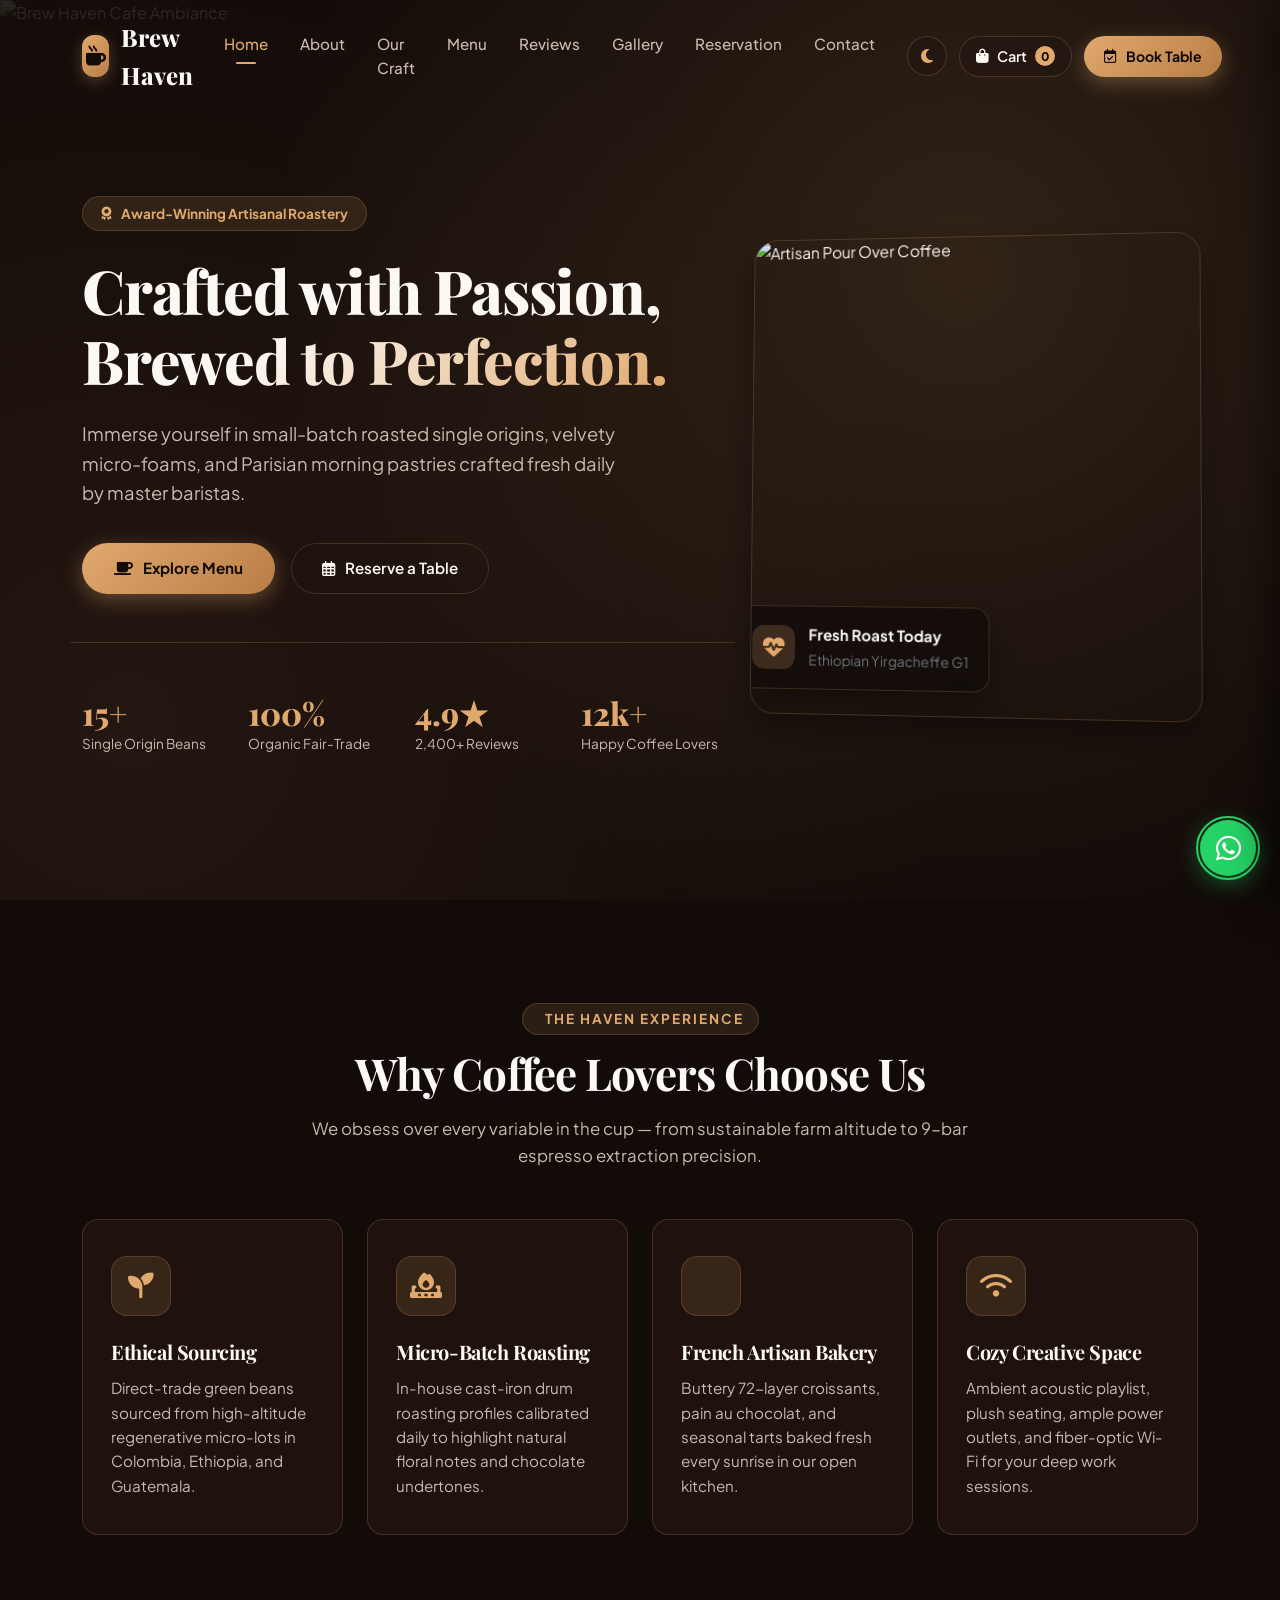
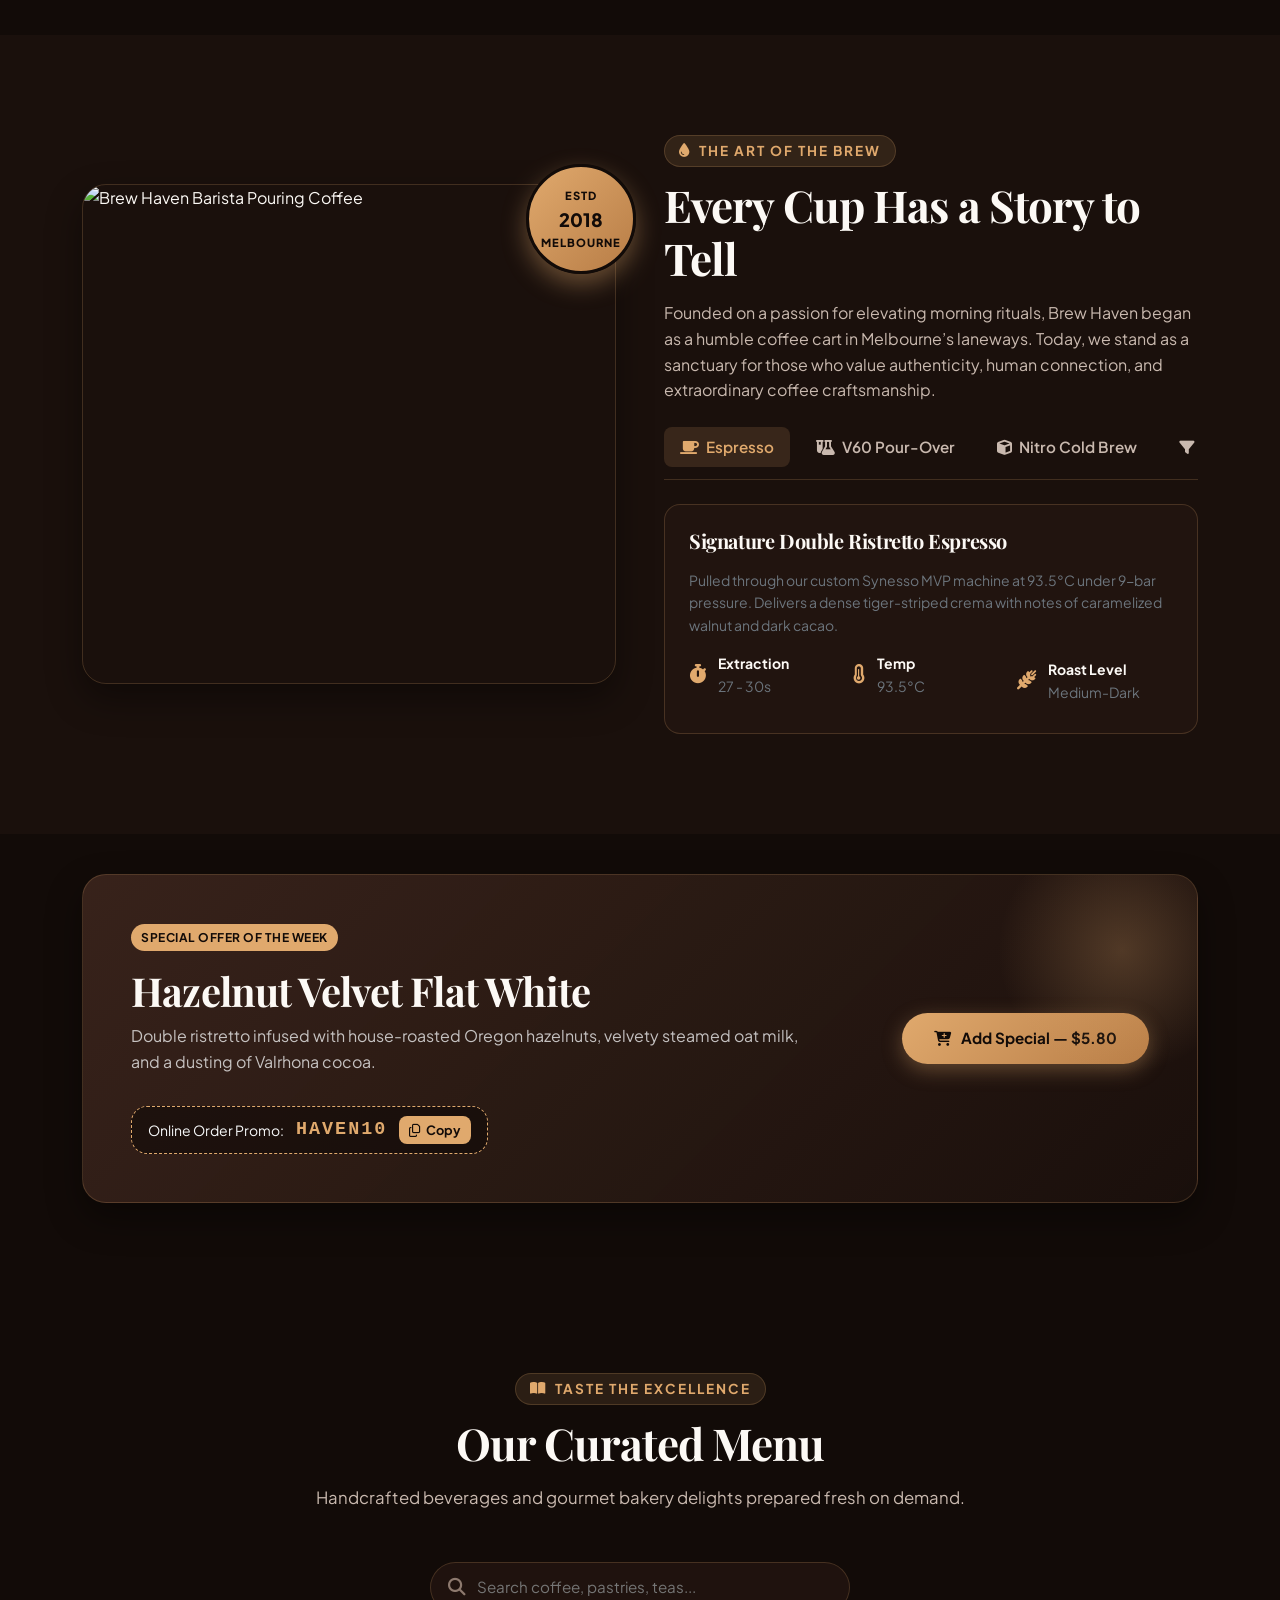
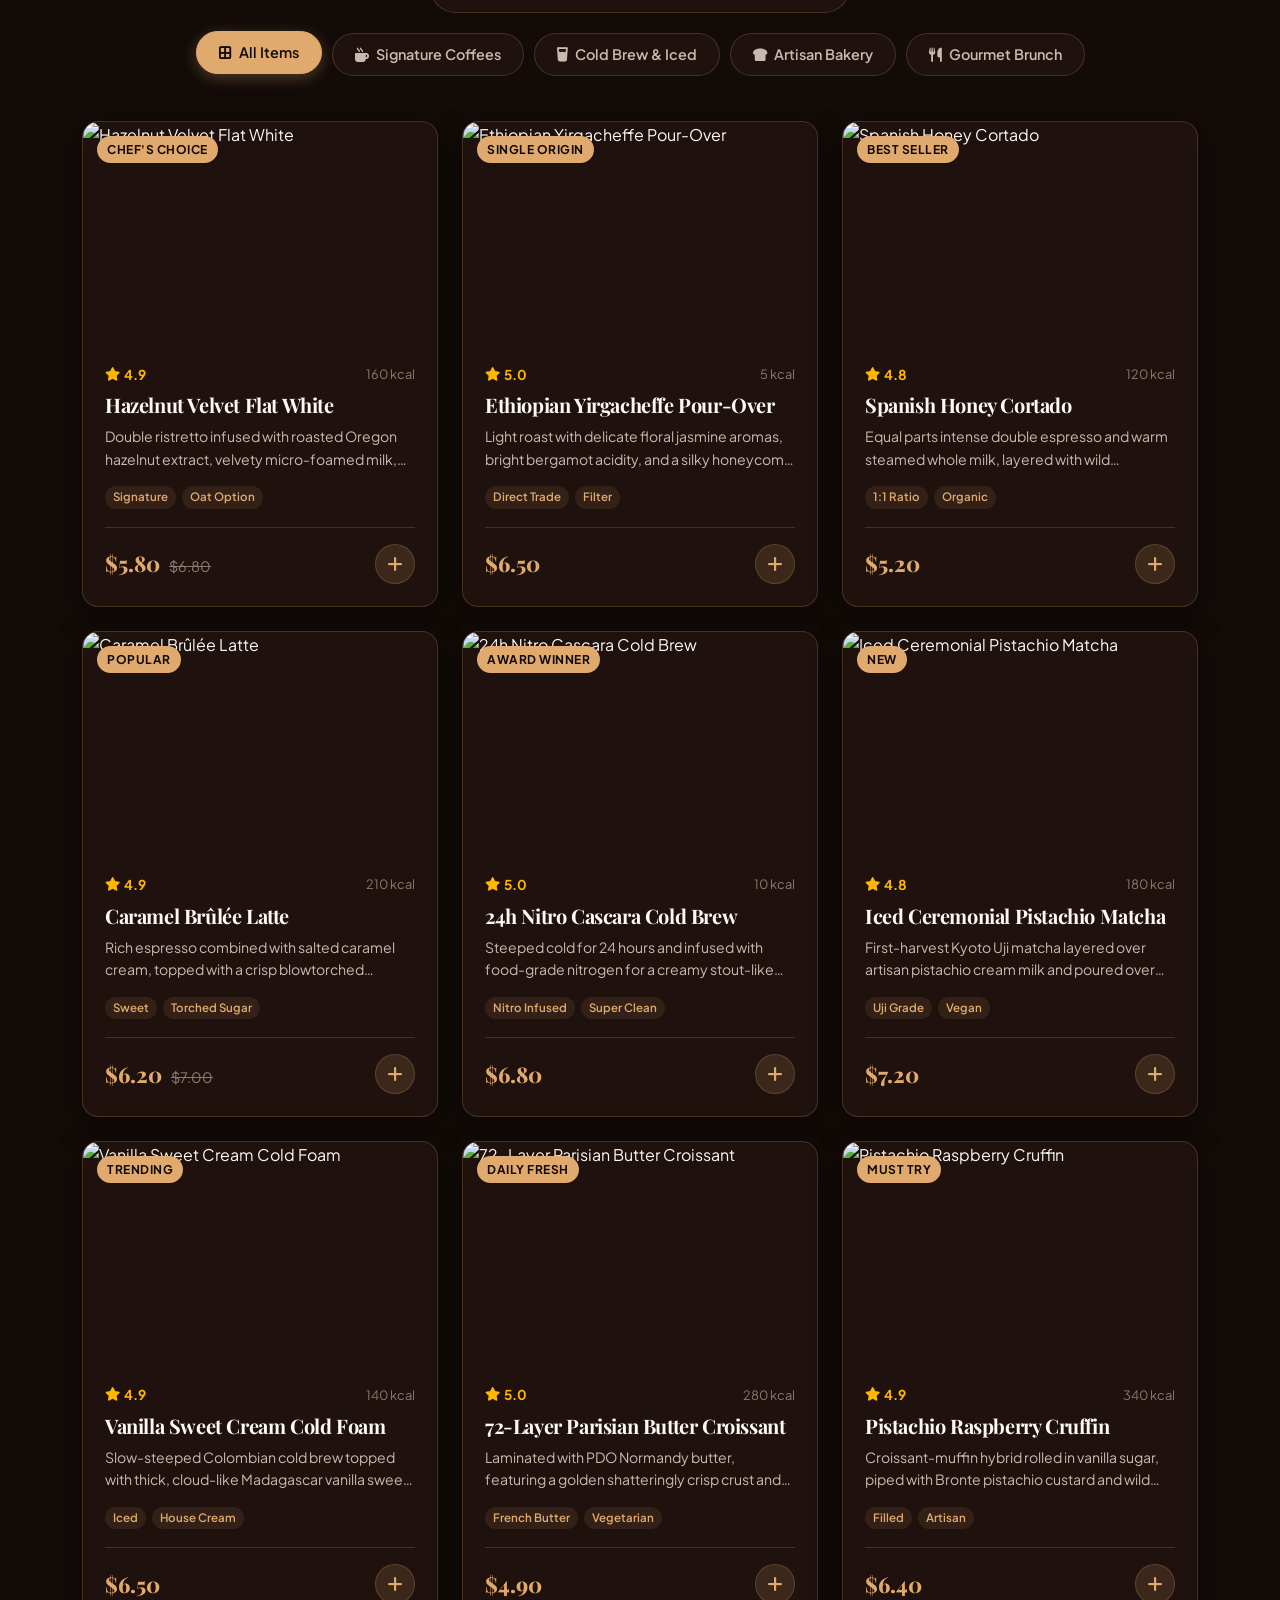
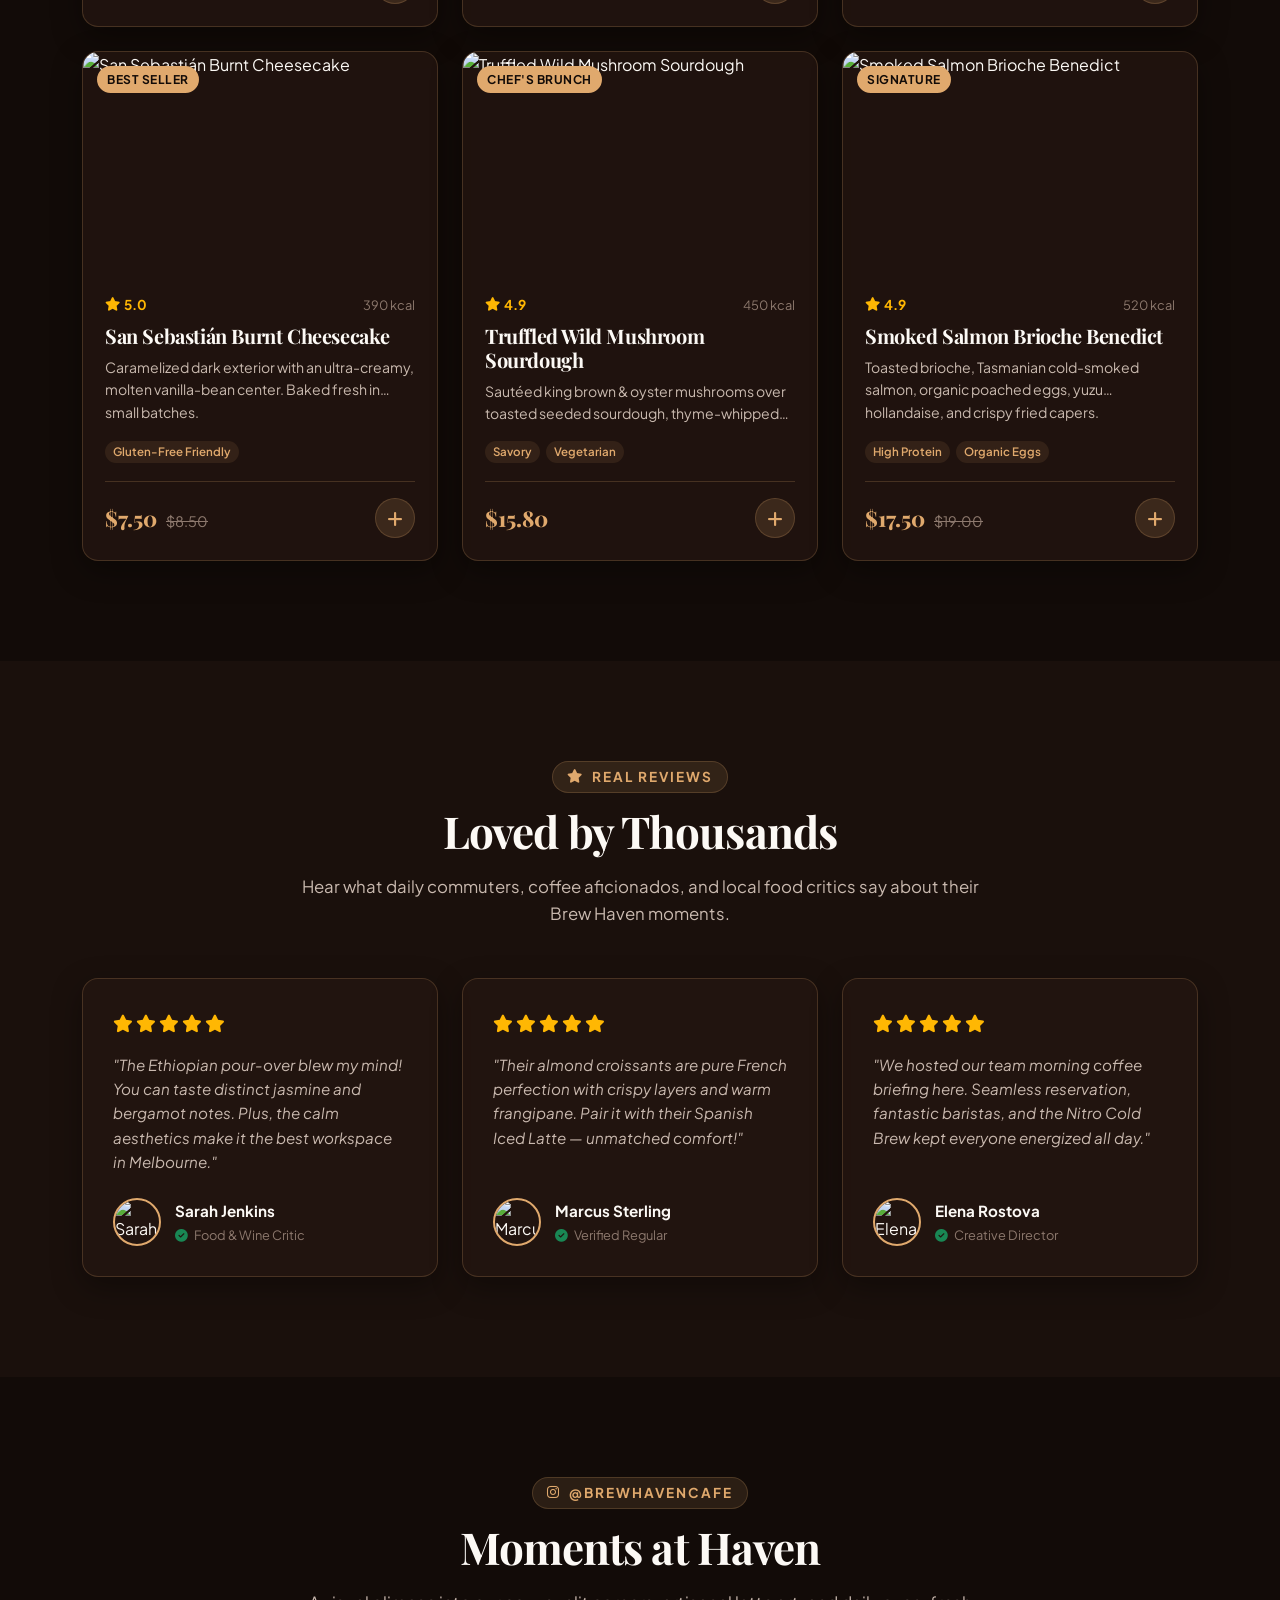
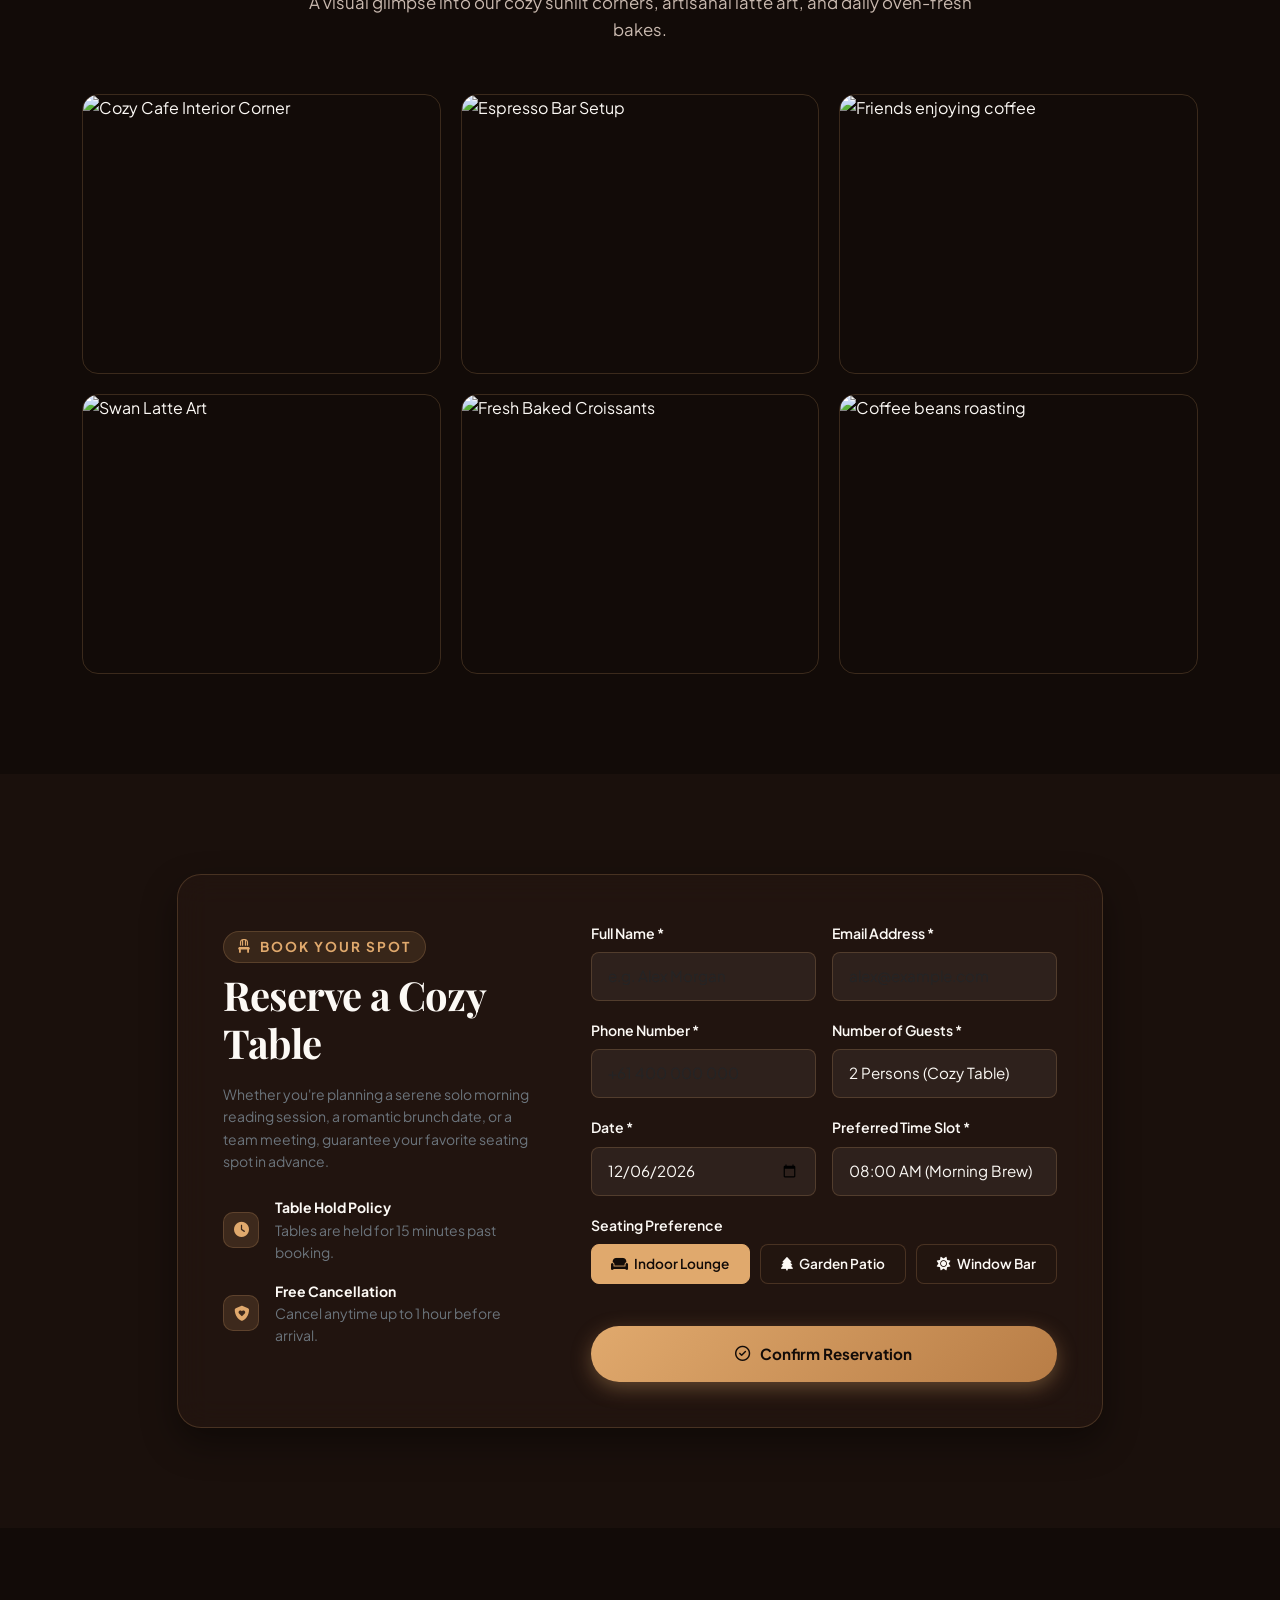
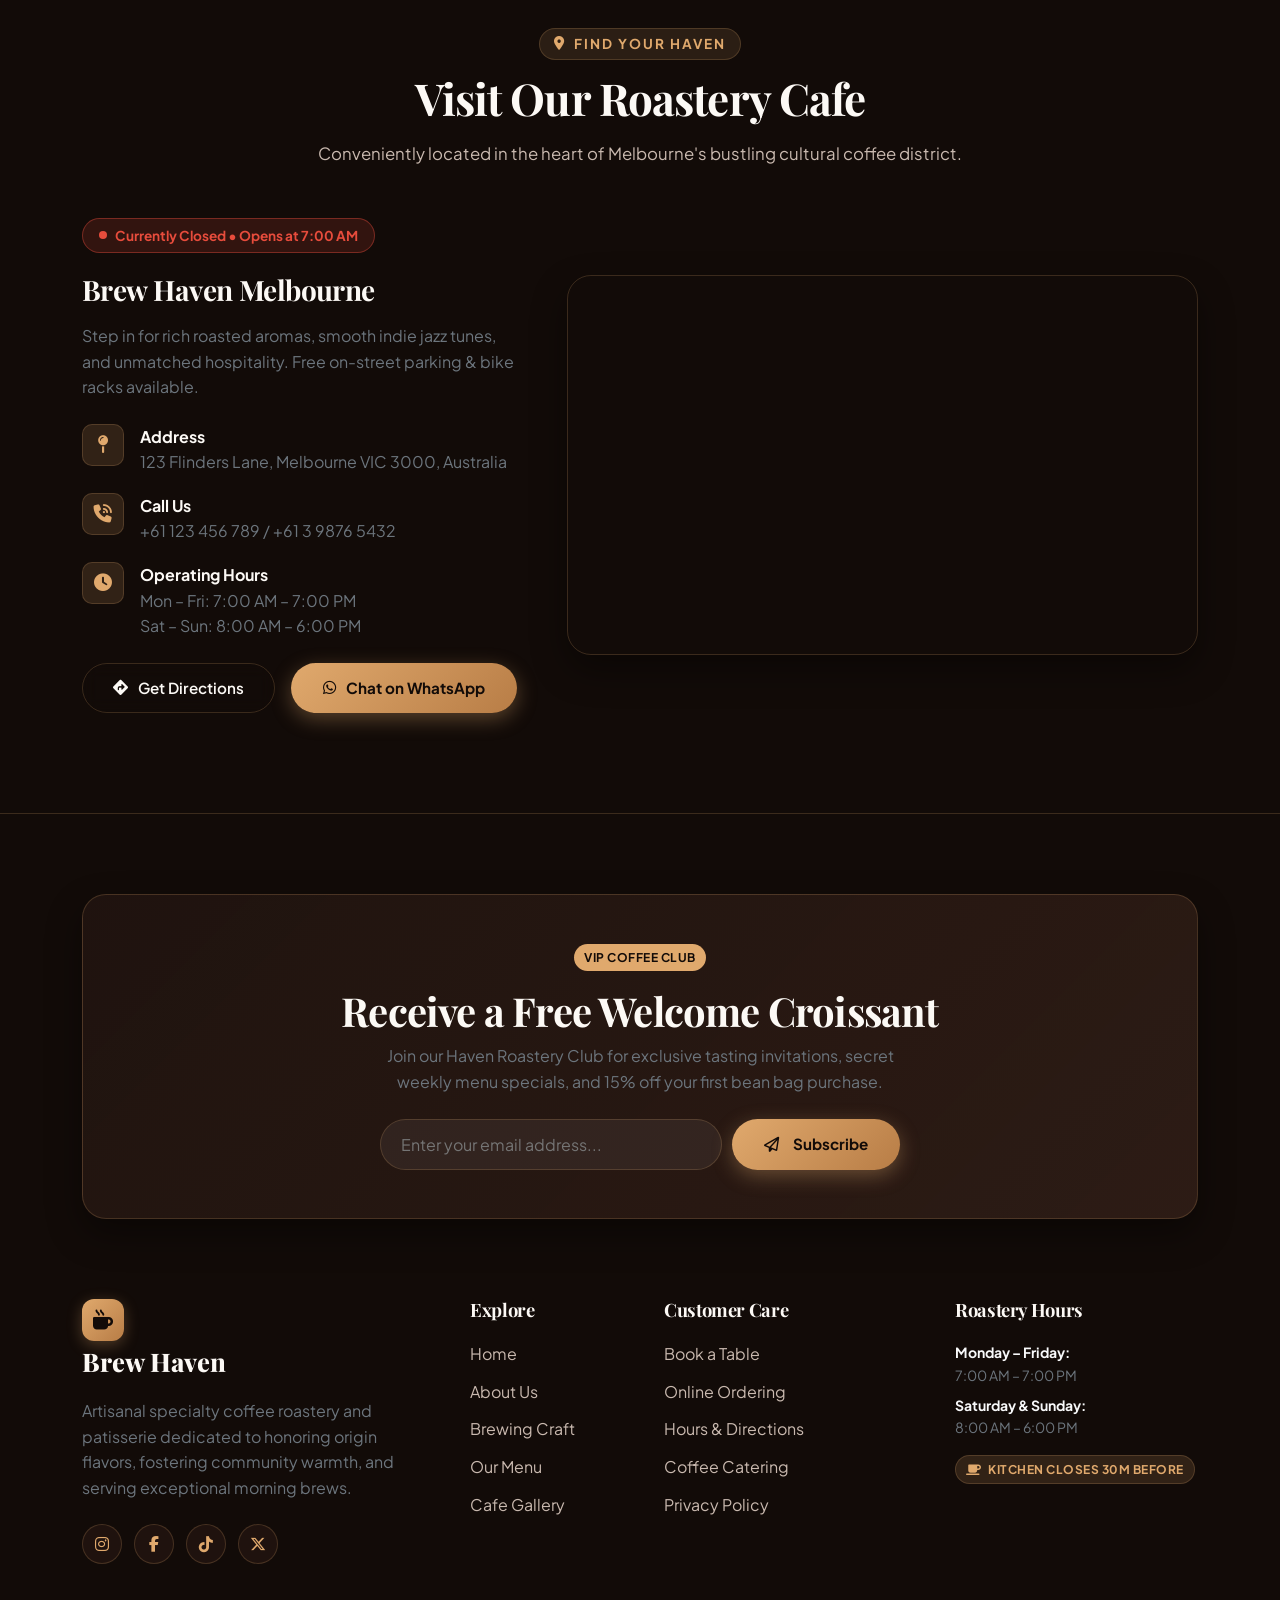
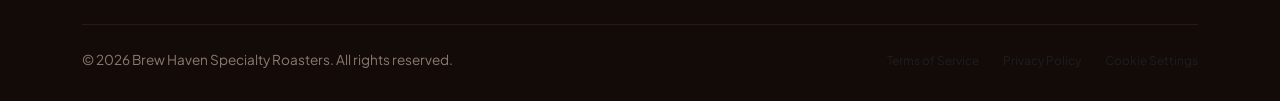
==== index.html @ 34f80b00 "Initial commit: Cafe landing page" ====
<!DOCTYPE html>
<html lang="en">
<head>
  <meta charset="UTF-8">
  <meta name="viewport" content="width=device-width, initial-scale=1.0">
  <title>Brew Haven Cafe & Roastery — Artisanal Specialty Coffee</title>
  <meta name="description" content="Experience handcrafted specialty coffee, freshly baked French pastries, and cozy ambiance at Brew Haven Cafe Melbourne.">

  <!-- Google Fonts -->
  <link rel="preconnect" href="https://fonts.googleapis.com">
  <link rel="preconnect" href="https://fonts.gstatic.com" crossorigin>
  <link href="https://fonts.googleapis.com/css2?family=Playfair+Display:ital,wght@0,400;0,600;0,700;0,800;1,400;1,600&family=Plus+Jakarta+Sans:wght@300;400;500;600;700;800&display=swap" rel="stylesheet">

  <!-- Font Awesome 6 -->
  <link rel="stylesheet" href="https://cdnjs.cloudflare.com/ajax/libs/font-awesome/6.5.1/css/all.min.css">

  <!-- Bootstrap 5.3.3 CSS -->
  <link href="https://cdn.jsdelivr.net/npm/bootstrap@5.3.3/dist/css/bootstrap.min.css" rel="stylesheet">

  <!-- AOS Animation CSS -->
  <link href="https://unpkg.com/aos@2.3.4/dist/aos.css" rel="stylesheet">

  <!-- Custom Luxury Stylesheet -->
  <link rel="stylesheet" href="css/style.css">
</head>

<body>

  <!-- =========================================================================
       NAVIGATION BAR
       ========================================================================= -->
  <nav class="custom-navbar navbar navbar-expand-lg" id="mainNavbar">
    <div class="container">
      <a class="brand-logo" href="#">
        <div class="brand-icon-wrap">
          <i class="fa-solid fa-mug-hot"></i>
        </div>
        <span>Brew Haven</span>
      </a>

      <!-- Action buttons for mobile / desktop -->
      <div class="d-flex align-items-center order-lg-3 nav-actions ms-auto ms-lg-3">
        <!-- Theme Switcher -->
        <button id="themeToggle" class="theme-toggle-btn" title="Toggle Theme" aria-label="Toggle Theme">
          <i class="fa-solid fa-moon" id="themeIcon"></i>
        </button>

        <!-- Cart Trigger Button -->
        <button id="openCartBtn" class="cart-toggle-btn" aria-label="View Shopping Cart">
          <i class="fa-solid fa-bag-shopping"></i>
          <span class="d-none d-sm-inline">Cart</span>
          <span class="cart-badge" id="cartCountBadge">0</span>
        </button>

        <!-- Book Table CTA (Desktop) -->
        <a href="#reservation" class="btn-luxury-gold d-none d-xl-inline-flex" style="padding: 9px 20px; font-size: 0.88rem;">
          <i class="fa-regular fa-calendar-check"></i> Book Table
        </a>

        <!-- Mobile Toggler -->
        <button class="navbar-toggler ms-2 text-white border-0" type="button" data-bs-toggle="collapse" data-bs-target="#navbarMenu" aria-controls="navbarMenu" aria-expanded="false" aria-label="Toggle navigation">
          <i class="fa-solid fa-bars-staggered fs-4" style="color: var(--color-gold);"></i>
        </button>
      </div>

      <!-- Navigation Links -->
      <div class="collapse navbar-collapse nav-links-wrap order-lg-2" id="navbarMenu">
        <ul class="navbar-nav ms-auto mb-2 mb-lg-0">
          <li class="nav-item">
            <a class="nav-link active" href="#hero">Home</a>
          </li>
          <li class="nav-item">
            <a class="nav-link" href="#about">About</a>
          </li>
          <li class="nav-item">
            <a class="nav-link" href="#craft">Our Craft</a>
          </li>
          <li class="nav-item">
            <a class="nav-link" href="#menu">Menu</a>
          </li>
          <li class="nav-item">
            <a class="nav-link" href="#reviews">Reviews</a>
          </li>
          <li class="nav-item">
            <a class="nav-link" href="#gallery">Gallery</a>
          </li>
          <li class="nav-item">
            <a class="nav-link" href="#reservation">Reservation</a>
          </li>
          <li class="nav-item">
            <a class="nav-link" href="#contact">Contact</a>
          </li>
        </ul>
      </div>
    </div>
  </nav>

  <!-- =========================================================================
       HERO SECTION
       ========================================================================= -->
  <section id="hero" class="hero-section">
    <!-- Atmospheric Background Image -->
    <img src="https://images.unsplash.com/photo-1501339847302-ac426a4a7cbb?auto=format&fit=crop&w=1920&q=80" alt="Brew Haven Cafe Ambiance" class="hero-backdrop-img">

    <div class="container">
      <div class="row align-items-center">
        <div class="col-lg-7 hero-content" data-aos="fade-right" data-aos-duration="1000">
          <div class="hero-pill-badge">
            <i class="fa-solid fa-award"></i>
            <span>Award-Winning Artisanal Roastery</span>
          </div>

          <h1 class="hero-title">
            Crafted with Passion, <br>
            <span class="text-gradient">Brewed to Perfection.</span>
          </h1>

          <p class="hero-subtitle">
            Immerse yourself in small-batch roasted single origins, velvety micro-foams, and Parisian morning pastries crafted fresh daily by master baristas.
          </p>

          <div class="hero-cta-group">
            <a href="#menu" class="btn-luxury-gold">
              <i class="fa-solid fa-mug-saucer"></i> Explore Menu
            </a>
            <a href="#reservation" class="btn-luxury-outline">
              <i class="fa-regular fa-calendar-days"></i> Reserve a Table
            </a>
          </div>

          <!-- Hero Metrics Bar -->
          <div class="hero-stats-row row g-4">
            <div class="col-6 col-sm-3 stat-item">
              <span class="stat-number">15+</span>
              <span class="stat-label">Single Origin Beans</span>
            </div>
            <div class="col-6 col-sm-3 stat-item">
              <span class="stat-number">100%</span>
              <span class="stat-label">Organic Fair-Trade</span>
            </div>
            <div class="col-6 col-sm-3 stat-item">
              <span class="stat-number">4.9★</span>
              <span class="stat-label">2,400+ Reviews</span>
            </div>
            <div class="col-6 col-sm-3 stat-item">
              <span class="stat-number">12k+</span>
              <span class="stat-label">Happy Coffee Lovers</span>
            </div>
          </div>
        </div>

        <div class="col-lg-5 hero-visual-wrap" data-aos="fade-left" data-aos-duration="1000" data-aos-delay="200">
          <div class="hero-image-card">
            <img src="https://images.unsplash.com/photo-1514432324607-a09d9b4aefdd?auto=format&fit=crop&w=900&q=80" alt="Artisan Pour Over Coffee">
            <div class="hero-floating-badge">
              <div class="hero-floating-badge-icon">
                <i class="fa-solid fa-heart-pulse"></i>
              </div>
              <div>
                <div class="fw-bold" style="font-size: 0.95rem;">Fresh Roast Today</div>
                <small class="text-secondary">Ethiopian Yirgacheffe G1</small>
              </div>
            </div>
          </div>
        </div>
      </div>
    </div>
  </section>

  <!-- =========================================================================
       EXPERIENCE / VALUE PILLARS
       ========================================================================= -->
  <section id="about" class="section-padding">
    <div class="container">
      <div class="section-title-wrap" data-aos="fade-up">
        <div class="section-subtitle">
          <i class="fa-solid fa-sparkles"></i> The Haven Experience
        </div>
        <h2 class="section-title">Why Coffee Lovers Choose Us</h2>
        <p class="section-desc">We obsess over every variable in the cup — from sustainable farm altitude to 9-bar espresso extraction precision.</p>
      </div>

      <div class="row g-4">
        <div class="col-lg-3 col-md-6" data-aos="fade-up" data-aos-delay="100">
          <div class="feature-box">
            <div class="feature-icon-wrap">
              <i class="fa-solid fa-seedling"></i>
            </div>
            <h4>Ethical Sourcing</h4>
            <p>Direct-trade green beans sourced from high-altitude regenerative micro-lots in Colombia, Ethiopia, and Guatemala.</p>
          </div>
        </div>

        <div class="col-lg-3 col-md-6" data-aos="fade-up" data-aos-delay="200">
          <div class="feature-box">
            <div class="feature-icon-wrap">
              <i class="fa-solid fa-fire-burner"></i>
            </div>
            <h4>Micro-Batch Roasting</h4>
            <p>In-house cast-iron drum roasting profiles calibrated daily to highlight natural floral notes and chocolate undertones.</p>
          </div>
        </div>

        <div class="col-lg-3 col-md-6" data-aos="fade-up" data-aos-delay="300">
          <div class="feature-box">
            <div class="feature-icon-wrap">
              <i class="fa-solid fa-croissant"></i>
            </div>
            <h4>French Artisan Bakery</h4>
            <p>Buttery 72-layer croissants, pain au chocolat, and seasonal tarts baked fresh every sunrise in our open kitchen.</p>
          </div>
        </div>

        <div class="col-lg-3 col-md-6" data-aos="fade-up" data-aos-delay="400">
          <div class="feature-box">
            <div class="feature-icon-wrap">
              <i class="fa-solid fa-wifi"></i>
            </div>
            <h4>Cozy Creative Space</h4>
            <p>Ambient acoustic playlist, plush seating, ample power outlets, and fiber-optic Wi-Fi for your deep work sessions.</p>
          </div>
        </div>
      </div>
    </div>
  </section>

  <!-- =========================================================================
       OUR STORY & CRAFTSMANSHIP
       ========================================================================= -->
  <section id="craft" class="story-section section-padding">
    <div class="container">
      <div class="row align-items-center g-5">
        <div class="col-lg-6" data-aos="fade-right">
          <div class="story-img-composition">
            <img src="https://images.unsplash.com/photo-1442512595331-e89e73853f31?auto=format&fit=crop&w=900&q=80" alt="Brew Haven Barista Pouring Coffee" class="story-main-img">
            <div class="story-badge-seal">
              <span>ESTD</span>
              <strong>2018</strong>
              <span>MELBOURNE</span>
            </div>
          </div>
        </div>

        <div class="col-lg-6" data-aos="fade-left">
          <div class="section-subtitle">
            <i class="fa-solid fa-droplet"></i> The Art of the Brew
          </div>
          <h2 class="section-title">Every Cup Has a Story to Tell</h2>
          <p class="mb-4">
            Founded on a passion for elevating morning rituals, Brew Haven began as a humble coffee cart in Melbourne’s laneways. Today, we stand as a sanctuary for those who value authenticity, human connection, and extraordinary coffee craftsmanship.
          </p>

          <!-- Interactive Brewing Method Tabs -->
          <div class="brew-tabs-nav">
            <button class="brew-tab-btn active" data-tab="espresso">
              <i class="fa-solid fa-mug-saucer me-1"></i> Espresso
            </button>
            <button class="brew-tab-btn" data-tab="pourover">
              <i class="fa-solid fa-flask-vial me-1"></i> V60 Pour-Over
            </button>
            <button class="brew-tab-btn" data-tab="coldbrew">
              <i class="fa-solid fa-cube me-1"></i> Nitro Cold Brew
            </button>
            <button class="brew-tab-btn" data-tab="aeropress">
              <i class="fa-solid fa-filter me-1"></i> Aeropress
            </button>
          </div>

          <!-- Brewing Details Dynamic Box -->
          <div class="brew-detail-card" id="brewTabContent">
            <h5 class="fw-bold mb-3" id="brewTabTitle">Signature Double Ristretto Espresso</h5>
            <p class="text-secondary small mb-3" id="brewTabDesc">
              Pulled through our custom Synesso MVP machine at 93.5°C under 9-bar pressure. Delivers a dense tiger-striped crema with notes of caramelized walnut and dark cacao.
            </p>
            <div class="row g-2 small">
              <div class="col-sm-4 brew-detail-item">
                <i class="fa-solid fa-stopwatch"></i>
                <div>
                  <div class="fw-bold">Extraction</div>
                  <span class="text-secondary" id="brewTabTime">27 - 30s</span>
                </div>
              </div>
              <div class="col-sm-4 brew-detail-item">
                <i class="fa-solid fa-temperature-three-quarters"></i>
                <div>
                  <div class="fw-bold">Temp</div>
                  <span class="text-secondary" id="brewTabTemp">93.5°C</span>
                </div>
              </div>
              <div class="col-sm-4 brew-detail-item">
                <i class="fa-solid fa-wheat-awn"></i>
                <div>
                  <div class="fw-bold">Roast Level</div>
                  <span class="text-secondary" id="brewTabRoast">Medium-Dark</span>
                </div>
              </div>
            </div>
          </div>

        </div>
      </div>
    </div>
  </section>

  <!-- =========================================================================
       DAILY SPECIAL SPOTLIGHT BANNER
       ========================================================================= -->
  <div class="container">
    <div class="spotlight-banner" data-aos="zoom-in">
      <div class="row align-items-center">
        <div class="col-lg-8">
          <span class="badge-tag badge-gold mb-3 d-inline-block">Special Offer of the Week</span>
          <h3 class="font-serif display-6 fw-bold mb-2">Hazelnut Velvet Flat White</h3>
          <p class="mb-3 text-light opacity-75">
            Double ristretto infused with house-roasted Oregon hazelnuts, velvety steamed oat milk, and a dusting of Valrhona cocoa.
          </p>
          <div class="coupon-copy-box">
            <span class="text-light small">Online Order Promo:</span>
            <span class="coupon-code" id="couponCodeText">HAVEN10</span>
            <button class="btn-copy-code" id="copyCouponBtn" title="Copy Promo Code">
              <i class="fa-regular fa-copy me-1"></i> Copy
            </button>
          </div>
        </div>
        <div class="col-lg-4 text-lg-end mt-4 mt-lg-0">
          <button class="btn-luxury-gold" id="quickAddSpecialBtn" data-id="1">
            <i class="fa-solid fa-cart-plus"></i> Add Special — $5.80
          </button>
        </div>
      </div>
    </div>
  </div>

  <!-- =========================================================================
       INTERACTIVE SPECIAL MENU SECTION
       ========================================================================= -->
  <section id="menu" class="menu-section section-padding">
    <div class="container">
      <div class="section-title-wrap" data-aos="fade-up">
        <div class="section-subtitle">
          <i class="fa-solid fa-book-open"></i> Taste The Excellence
        </div>
        <h2 class="section-title">Our Curated Menu</h2>
        <p class="section-desc">Handcrafted beverages and gourmet bakery delights prepared fresh on demand.</p>
      </div>

      <!-- Controls: Search & Category Filter Pills -->
      <div class="menu-controls" data-aos="fade-up">
        <div class="menu-search-box">
          <i class="fa-solid fa-magnifying-glass menu-search-icon"></i>
          <input type="text" id="menuSearchInput" class="menu-search-input" placeholder="Search coffee, pastries, teas...">
        </div>

        <div class="menu-filter-nav">
          <button class="filter-btn active" data-filter="all">
            <i class="fa-solid fa-border-all me-1"></i> All Items
          </button>
          <button class="filter-btn" data-filter="coffee">
            <i class="fa-solid fa-mug-hot me-1"></i> Signature Coffees
          </button>
          <button class="filter-btn" data-filter="coldbrew">
            <i class="fa-solid fa-glass-water me-1"></i> Cold Brew & Iced
          </button>
          <button class="filter-btn" data-filter="bakery">
            <i class="fa-solid fa-bread-slice me-1"></i> Artisan Bakery
          </button>
          <button class="filter-btn" data-filter="breakfast">
            <i class="fa-solid fa-utensils me-1"></i> Gourmet Brunch
          </button>
        </div>
      </div>

      <!-- Dynamic Menu Grid -->
      <div class="row g-4" id="menuGrid">
        <!-- Injected via JavaScript -->
      </div>
    </div>
  </section>

  <!-- =========================================================================
       CUSTOMER REVIEWS & SOCIAL PROOF
       ========================================================================= -->
  <section id="reviews" class="section-padding bg-secondary-wrap" style="background: var(--bg-secondary);">
    <div class="container">
      <div class="section-title-wrap" data-aos="fade-up">
        <div class="section-subtitle">
          <i class="fa-solid fa-star"></i> Real Reviews
        </div>
        <h2 class="section-title">Loved by Thousands</h2>
        <p class="section-desc">Hear what daily commuters, coffee aficionados, and local food critics say about their Brew Haven moments.</p>
      </div>

      <div class="row g-4">
        <div class="col-lg-4 col-md-6" data-aos="fade-up" data-aos-delay="100">
          <div class="review-card">
            <div class="review-stars">
              <i class="fa-solid fa-star"></i>
              <i class="fa-solid fa-star"></i>
              <i class="fa-solid fa-star"></i>
              <i class="fa-solid fa-star"></i>
              <i class="fa-solid fa-star"></i>
            </div>
            <p class="review-text">
              "The Ethiopian pour-over blew my mind! You can taste distinct jasmine and bergamot notes. Plus, the calm aesthetics make it the best workspace in Melbourne."
            </p>
            <div class="reviewer-meta">
              <img src="https://images.unsplash.com/photo-1534528741775-53994a69daeb?auto=format&fit=crop&w=150&q=80" alt="Sarah Jenkins" class="reviewer-avatar">
              <div>
                <div class="reviewer-name">Sarah Jenkins</div>
                <div class="reviewer-role"><i class="fa-solid fa-circle-check text-success me-1"></i> Food & Wine Critic</div>
              </div>
            </div>
          </div>
        </div>

        <div class="col-lg-4 col-md-6" data-aos="fade-up" data-aos-delay="200">
          <div class="review-card">
            <div class="review-stars">
              <i class="fa-solid fa-star"></i>
              <i class="fa-solid fa-star"></i>
              <i class="fa-solid fa-star"></i>
              <i class="fa-solid fa-star"></i>
              <i class="fa-solid fa-star"></i>
            </div>
            <p class="review-text">
              "Their almond croissants are pure French perfection with crispy layers and warm frangipane. Pair it with their Spanish Iced Latte — unmatched comfort!"
            </p>
            <div class="reviewer-meta">
              <img src="https://images.unsplash.com/photo-1507003211169-0a1dd7228f2d?auto=format&fit=crop&w=150&q=80" alt="Marcus Sterling" class="reviewer-avatar">
              <div>
                <div class="reviewer-name">Marcus Sterling</div>
                <div class="reviewer-role"><i class="fa-solid fa-circle-check text-success me-1"></i> Verified Regular</div>
              </div>
            </div>
          </div>
        </div>

        <div class="col-lg-4 col-md-6" data-aos="fade-up" data-aos-delay="300">
          <div class="review-card">
            <div class="review-stars">
              <i class="fa-solid fa-star"></i>
              <i class="fa-solid fa-star"></i>
              <i class="fa-solid fa-star"></i>
              <i class="fa-solid fa-star"></i>
              <i class="fa-solid fa-star"></i>
            </div>
            <p class="review-text">
              "We hosted our team morning coffee briefing here. Seamless reservation, fantastic baristas, and the Nitro Cold Brew kept everyone energized all day."
            </p>
            <div class="reviewer-meta">
              <img src="https://images.unsplash.com/photo-1573496359142-b8d87734a5a2?auto=format&fit=crop&w=150&q=80" alt="Elena Rostova" class="reviewer-avatar">
              <div>
                <div class="reviewer-name">Elena Rostova</div>
                <div class="reviewer-role"><i class="fa-solid fa-circle-check text-success me-1"></i> Creative Director</div>
              </div>
            </div>
          </div>
        </div>
      </div>
    </div>
  </section>

  <!-- =========================================================================
       CAFE GALLERY & INSTAGRAM STREAM
       ========================================================================= -->
  <section id="gallery" class="section-padding">
    <div class="container">
      <div class="section-title-wrap" data-aos="fade-up">
        <div class="section-subtitle">
          <i class="fa-brands fa-instagram"></i> @BrewHavenCafe
        </div>
        <h2 class="section-title">Moments at Haven</h2>
        <p class="section-desc">A visual glimpse into our cozy sunlit corners, artisanal latte art, and daily oven-fresh bakes.</p>
      </div>

      <div class="gallery-grid" data-aos="fade-up">
        <div class="gallery-item" data-img="https://images.unsplash.com/photo-1554118811-1e0d58224f24?auto=format&fit=crop&w=1200&q=80">
          <img src="https://images.unsplash.com/photo-1554118811-1e0d58224f24?auto=format&fit=crop&w=600&q=80" alt="Cozy Cafe Interior Corner">
          <div class="gallery-overlay">
            <i class="fa-brands fa-instagram"></i>
            <span>View Snapshot</span>
          </div>
        </div>

        <div class="gallery-item" data-img="https://images.unsplash.com/photo-1445116572660-236099ec97a0?auto=format&fit=crop&w=1200&q=80">
          <img src="https://images.unsplash.com/photo-1445116572660-236099ec97a0?auto=format&fit=crop&w=600&q=80" alt="Espresso Bar Setup">
          <div class="gallery-overlay">
            <i class="fa-brands fa-instagram"></i>
            <span>View Snapshot</span>
          </div>
        </div>

        <div class="gallery-item" data-img="https://images.unsplash.com/photo-1521017432531-fbd92d768814?auto=format&fit=crop&w=1200&q=80">
          <img src="https://images.unsplash.com/photo-1521017432531-fbd92d768814?auto=format&fit=crop&w=600&q=80" alt="Friends enjoying coffee">
          <div class="gallery-overlay">
            <i class="fa-brands fa-instagram"></i>
            <span>View Snapshot</span>
          </div>
        </div>

        <div class="gallery-item" data-img="https://images.unsplash.com/photo-1509785307050-d4066910ec1e?auto=format&fit=crop&w=1200&q=80">
          <img src="https://images.unsplash.com/photo-1509785307050-d4066910ec1e?auto=format&fit=crop&w=600&q=80" alt="Swan Latte Art">
          <div class="gallery-overlay">
            <i class="fa-brands fa-instagram"></i>
            <span>View Snapshot</span>
          </div>
        </div>

        <div class="gallery-item" data-img="https://images.unsplash.com/photo-1555507036-ab1f4038808a?auto=format&fit=crop&w=1200&q=80">
          <img src="https://images.unsplash.com/photo-1555507036-ab1f4038808a?auto=format&fit=crop&w=600&q=80" alt="Fresh Baked Croissants">
          <div class="gallery-overlay">
            <i class="fa-brands fa-instagram"></i>
            <span>View Snapshot</span>
          </div>
        </div>

        <div class="gallery-item" data-img="https://images.unsplash.com/photo-1495474472287-4d71bcdd2085?auto=format&fit=crop&w=1200&q=80">
          <img src="https://images.unsplash.com/photo-1495474472287-4d71bcdd2085?auto=format&fit=crop&w=600&q=80" alt="Coffee beans roasting">
          <div class="gallery-overlay">
            <i class="fa-brands fa-instagram"></i>
            <span>View Snapshot</span>
          </div>
        </div>
      </div>
    </div>
  </section>

  <!-- =========================================================================
       TABLE RESERVATION SECTION
       ========================================================================= -->
  <section id="reservation" class="reservation-section section-padding">
    <div class="container">
      <div class="row justify-content-center">
        <div class="col-lg-10" data-aos="zoom-in">
          <div class="reservation-card">
            <div class="row g-5 align-items-center">
              <div class="col-lg-5">
                <div class="section-subtitle mb-2">
                  <i class="fa-solid fa-chair"></i> Book Your Spot
                </div>
                <h2 class="font-serif display-6 fw-bold mb-3">Reserve a Cozy Table</h2>
                <p class="text-secondary small mb-4">
                  Whether you're planning a serene solo morning reading session, a romantic brunch date, or a team meeting, guarantee your favorite seating spot in advance.
                </p>

                <div class="d-flex flex-column gap-3 mb-4">
                  <div class="d-flex align-items-center gap-3">
                    <div class="contact-info-icon" style="width: 36px; height: 36px; font-size: 0.95rem;">
                      <i class="fa-solid fa-clock"></i>
                    </div>
                    <div class="small">
                      <div class="fw-bold">Table Hold Policy</div>
                      <span class="text-secondary">Tables are held for 15 minutes past booking.</span>
                    </div>
                  </div>
                  <div class="d-flex align-items-center gap-3">
                    <div class="contact-info-icon" style="width: 36px; height: 36px; font-size: 0.95rem;">
                      <i class="fa-solid fa-shield-heart"></i>
                    </div>
                    <div class="small">
                      <div class="fw-bold">Free Cancellation</div>
                      <span class="text-secondary">Cancel anytime up to 1 hour before arrival.</span>
                    </div>
                  </div>
                </div>
              </div>

              <!-- Reservation Form -->
              <div class="col-lg-7">
                <form id="reservationForm">
                  <div class="row g-3">
                    <div class="col-sm-6">
                      <label class="form-label">Full Name *</label>
                      <input type="text" class="form-control" id="resName" placeholder="e.g. Alex Morgan" required>
                    </div>
                    <div class="col-sm-6">
                      <label class="form-label">Email Address *</label>
                      <input type="email" class="form-control" id="resEmail" placeholder="alex@example.com" required>
                    </div>
                    <div class="col-sm-6">
                      <label class="form-label">Phone Number *</label>
                      <input type="tel" class="form-control" id="resPhone" placeholder="+61 400 000 000" required>
                    </div>
                    <div class="col-sm-6">
                      <label class="form-label">Number of Guests *</label>
                      <select class="form-select" id="resGuests" required>
                        <option value="1">1 Person (Solo Work)</option>
                        <option value="2" selected>2 Persons (Cozy Table)</option>
                        <option value="3-4">3 - 4 Persons</option>
                        <option value="5-8">5 - 8 Persons (Group Booth)</option>
                        <option value="8+">8+ Persons (Event Booking)</option>
                      </select>
                    </div>
                    <div class="col-sm-6">
                      <label class="form-label">Date *</label>
                      <input type="date" class="form-control" id="resDate" required>
                    </div>
                    <div class="col-sm-6">
                      <label class="form-label">Preferred Time Slot *</label>
                      <select class="form-select" id="resTime" required>
                        <option value="08:00 AM">08:00 AM (Morning Brew)</option>
                        <option value="10:00 AM">10:00 AM (Brunch Time)</option>
                        <option value="12:30 PM">12:30 PM (Lunch Break)</option>
                        <option value="03:00 PM">03:00 PM (Afternoon Tea)</option>
                        <option value="05:30 PM">05:30 PM (Sunset Chill)</option>
                      </select>
                    </div>
                    <div class="col-12">
                      <label class="form-label">Seating Preference</label>
                      <div class="custom-radio-group">
                        <div class="custom-radio-btn">
                          <input type="radio" name="seatingZone" id="zoneIndoor" value="Indoor Lounge" checked>
                          <label for="zoneIndoor"><i class="fa-solid fa-couch me-1"></i> Indoor Lounge</label>
                        </div>
                        <div class="custom-radio-btn">
                          <input type="radio" name="seatingZone" id="zoneGarden" value="Garden Patio">
                          <label for="zoneGarden"><i class="fa-solid fa-tree me-1"></i> Garden Patio</label>
                        </div>
                        <div class="custom-radio-btn">
                          <input type="radio" name="seatingZone" id="zoneWindow" value="Window Bar">
                          <label for="zoneWindow"><i class="fa-solid fa-sun me-1"></i> Window Bar</label>
                        </div>
                      </div>
                    </div>
                    <div class="col-12">
                      <button type="submit" class="btn-luxury-gold w-100 py-3 mt-2">
                        <i class="fa-regular fa-circle-check"></i> Confirm Reservation
                      </button>
                    </div>
                  </div>
                </form>
              </div>
            </div>
          </div>
        </div>
      </div>
    </div>
  </section>

  <!-- =========================================================================
       LOCATION, LIVE STATUS & CONTACT
       ========================================================================= -->
  <section id="contact" class="section-padding">
    <div class="container">
      <div class="section-title-wrap" data-aos="fade-up">
        <div class="section-subtitle">
          <i class="fa-solid fa-location-dot"></i> Find Your Haven
        </div>
        <h2 class="section-title">Visit Our Roastery Cafe</h2>
        <p class="section-desc">Conveniently located in the heart of Melbourne's bustling cultural coffee district.</p>
      </div>

      <div class="row g-5 align-items-center">
        <div class="col-lg-5" data-aos="fade-right">
          <!-- Live Open / Closed indicator -->
          <div id="liveStatusPill" class="status-indicator-pill open">
            <span class="status-dot"></span>
            <span id="liveStatusText">Open Now • Closes at 7:00 PM</span>
          </div>

          <h3 class="font-serif fw-bold mb-3">Brew Haven Melbourne</h3>
          <p class="text-secondary mb-4">
            Step in for rich roasted aromas, smooth indie jazz tunes, and unmatched hospitality. Free on-street parking & bike racks available.
          </p>

          <ul class="contact-info-list">
            <li>
              <div class="contact-info-icon">
                <i class="fa-solid fa-map-pin"></i>
              </div>
              <div>
                <div class="fw-bold">Address</div>
                <p class="mb-0 text-secondary">123 Flinders Lane, Melbourne VIC 3000, Australia</p>
              </div>
            </li>

            <li>
              <div class="contact-info-icon">
                <i class="fa-solid fa-phone-volume"></i>
              </div>
              <div>
                <div class="fw-bold">Call Us</div>
                <p class="mb-0 text-secondary">+61 123 456 789 / +61 3 9876 5432</p>
              </div>
            </li>

            <li>
              <div class="contact-info-icon">
                <i class="fa-solid fa-clock"></i>
              </div>
              <div>
                <div class="fw-bold">Operating Hours</div>
                <p class="mb-0 text-secondary">Mon – Fri: 7:00 AM – 7:00 PM<br>Sat – Sun: 8:00 AM – 6:00 PM</p>
              </div>
            </li>
          </ul>

          <div class="d-flex gap-3 mt-4">
            <a href="https://maps.google.com/?q=Flinders+Lane+Melbourne" target="_blank" class="btn-luxury-outline">
              <i class="fa-solid fa-diamond-turn-right"></i> Get Directions
            </a>
            <a href="https://wa.me/61123456789?text=Hi%20Brew%20Haven%2C%20I%20would%20like%20to%20inquire%20about..." target="_blank" class="btn-luxury-gold">
              <i class="fa-brands fa-whatsapp"></i> Chat on WhatsApp
            </a>
          </div>
        </div>

        <div class="col-lg-7" data-aos="fade-left">
          <div class="map-wrapper">
            <iframe
              src="https://maps.google.com/maps?q=Flinders%20Lane,%20Melbourne&t=&z=15&ie=UTF8&iwloc=&output=embed"
              title="Brew Haven Cafe Google Map Location"
              loading="lazy"
              allowfullscreen>
            </iframe>
          </div>
        </div>
      </div>
    </div>
  </section>

  <!-- =========================================================================
       NEWSLETTER / VIP COFFEE CLUB & FOOTER
       ========================================================================= -->
  <footer class="footer-section">
    <div class="container">
      <!-- VIP Newsletter Card -->
      <div class="newsletter-card" data-aos="fade-up">
        <span class="badge-tag badge-gold mb-3 d-inline-block">VIP Coffee Club</span>
        <h3 class="font-serif display-6 fw-bold mb-2">Receive a Free Welcome Croissant</h3>
        <p class="text-secondary max-w-md mx-auto mb-4" style="max-width: 540px;">
          Join our Haven Roastery Club for exclusive tasting invitations, secret weekly menu specials, and 15% off your first bean bag purchase.
        </p>
        <form id="newsletterForm" class="newsletter-form">
          <input type="email" class="newsletter-input" id="newsletterEmail" placeholder="Enter your email address..." required>
          <button type="submit" class="btn-luxury-gold">
            <i class="fa-regular fa-paper-plane me-1"></i> Subscribe
          </button>
        </form>
      </div>

      <!-- Main Footer Columns -->
      <div class="row g-5">
        <div class="col-lg-4 col-md-6">
          <a class="brand-logo footer-logo" href="#">
            <div class="brand-icon-wrap">
              <i class="fa-solid fa-mug-hot"></i>
            </div>
            <span>Brew Haven</span>
          </a>
          <p class="text-secondary mb-4">
            Artisanal specialty coffee roastery and patisserie dedicated to honoring origin flavors, fostering community warmth, and serving exceptional morning brews.
          </p>
          <div class="social-links">
            <a href="#" class="social-btn" aria-label="Instagram"><i class="fa-brands fa-instagram"></i></a>
            <a href="#" class="social-btn" aria-label="Facebook"><i class="fa-brands fa-facebook-f"></i></a>
            <a href="#" class="social-btn" aria-label="TikTok"><i class="fa-brands fa-tiktok"></i></a>
            <a href="#" class="social-btn" aria-label="Twitter"><i class="fa-brands fa-x-twitter"></i></a>
          </div>
        </div>

        <div class="col-lg-2 col-md-6 col-6">
          <h5 class="footer-title">Explore</h5>
          <ul class="footer-links">
            <li><a href="#hero">Home</a></li>
            <li><a href="#about">About Us</a></li>
            <li><a href="#craft">Brewing Craft</a></li>
            <li><a href="#menu">Our Menu</a></li>
            <li><a href="#gallery">Cafe Gallery</a></li>
          </ul>
        </div>

        <div class="col-lg-3 col-md-6 col-6">
          <h5 class="footer-title">Customer Care</h5>
          <ul class="footer-links">
            <li><a href="#reservation">Book a Table</a></li>
            <li><a href="#menu">Online Ordering</a></li>
            <li><a href="#contact">Hours & Directions</a></li>
            <li><a href="#">Coffee Catering</a></li>
            <li><a href="#">Privacy Policy</a></li>
          </ul>
        </div>

        <div class="col-lg-3 col-md-6">
          <h5 class="footer-title">Roastery Hours</h5>
          <p class="small text-secondary mb-2">
            <strong class="text-light">Monday – Friday:</strong><br>
            7:00 AM – 7:00 PM
          </p>
          <p class="small text-secondary mb-3">
            <strong class="text-light">Saturday & Sunday:</strong><br>
            8:00 AM – 6:00 PM
          </p>
          <div class="badge-tag badge-outline d-inline-block">
            <i class="fa-solid fa-mug-saucer me-1"></i> Kitchen Closes 30m before
          </div>
        </div>
      </div>

      <!-- Bottom Bar -->
      <div class="footer-bottom">
        <div>
          © 2026 Brew Haven Specialty Roasters. All rights reserved.
        </div>
        <div class="d-flex gap-4">
          <a href="#" class="text-muted small">Terms of Service</a>
          <a href="#" class="text-muted small">Privacy Policy</a>
          <a href="#" class="text-muted small">Cookie Settings</a>
        </div>
      </div>
    </div>
  </footer>

  <!-- =========================================================================
       CART SLIDE-OUT DRAWER
       ========================================================================= -->
  <div class="cart-drawer-backdrop" id="cartDrawerBackdrop"></div>
  <div class="cart-drawer" id="cartDrawer" aria-modal="true" role="dialog">
    <div class="cart-drawer-header">
      <h4 class="cart-drawer-title font-serif">
        <i class="fa-solid fa-bag-shopping" style="color: var(--color-gold);"></i>
        <span>Your Order (<span id="cartDrawerCount">0</span>)</span>
      </h4>
      <button class="btn-close-drawer" id="closeCartBtn" aria-label="Close Cart">
        <i class="fa-solid fa-xmark"></i>
      </button>
    </div>

    <div class="cart-drawer-body" id="cartItemsContainer">
      <!-- Dynamic cart items will be rendered here -->
    </div>

    <div class="cart-drawer-footer" id="cartDrawerFooter">
      <!-- Coupon input -->
      <div class="cart-coupon-wrap">
        <input type="text" id="cartCouponInput" class="cart-coupon-input" placeholder="Promo Code (HAVEN10)">
        <button class="btn-luxury-outline py-1 px-3" id="applyCouponBtn" style="font-size: 0.82rem;">Apply</button>
      </div>

      <!-- Calculations -->
      <div class="cart-calc-row">
        <span>Subtotal</span>
        <span id="cartSubtotal">$0.00</span>
      </div>
      <div class="cart-calc-row text-success d-none" id="cartDiscountRow">
        <span>Promo Discount (10%)</span>
        <span id="cartDiscount">-$0.00</span>
      </div>
      <div class="cart-calc-row">
        <span>Estimated Tax (5%)</span>
        <span id="cartTax">$0.00</span>
      </div>
      <div class="cart-calc-row total-row">
        <span>Total Amount</span>
        <span class="total-amount" id="cartTotal">$0.00</span>
      </div>

      <button class="btn-luxury-gold w-100 mt-3" id="proceedCheckoutBtn">
        <i class="fa-solid fa-lock me-1"></i> Proceed to Checkout
      </button>
    </div>
  </div>

  <!-- =========================================================================
       QUICK VIEW / ITEM CUSTOMIZER MODAL
       ========================================================================= -->
  <div class="modal fade" id="quickViewModal" tabindex="-1" aria-labelledby="quickViewModalTitle" aria-hidden="true">
    <div class="modal-dialog modal-dialog-centered">
      <div class="modal-content">
        <div class="modal-header">
          <h5 class="modal-title font-serif fw-bold" id="quickViewModalTitle">Customize Item</h5>
          <button type="button" class="btn-close btn-close-modal" data-bs-dismiss="modal" aria-label="Close"></button>
        </div>
        <div class="modal-body p-4" id="quickViewBody">
          <!-- Dynamic details injected by JS -->
        </div>
        <div class="modal-footer">
          <button type="button" class="btn-luxury-outline" data-bs-dismiss="modal">Cancel</button>
          <button type="button" class="btn-luxury-gold" id="modalAddToCartBtn">
            <i class="fa-solid fa-cart-plus me-1"></i> Add to Order
          </button>
        </div>
      </div>
    </div>
  </div>

  <!-- =========================================================================
       CHECKOUT MODAL
       ========================================================================= -->
  <div class="modal fade" id="checkoutModal" tabindex="-1" aria-labelledby="checkoutModalTitle" aria-hidden="true">
    <div class="modal-dialog modal-dialog-centered">
      <div class="modal-content">
        <div class="modal-header">
          <h5 class="modal-title font-serif fw-bold" id="checkoutModalTitle">Complete Your Order</h5>
          <button type="button" class="btn-close btn-close-modal" data-bs-dismiss="modal" aria-label="Close"></button>
        </div>
        <div class="modal-body p-4">
          <form id="checkoutForm">
            <div class="mb-3">
              <label class="form-label">Full Name *</label>
              <input type="text" class="form-control" id="orderCustName" placeholder="Your Name" required>
            </div>
            <div class="mb-3">
              <label class="form-label">Phone / WhatsApp *</label>
              <input type="tel" class="form-control" id="orderCustPhone" placeholder="+61 400 000 000" required>
            </div>
            <div class="mb-3">
              <label class="form-label">Pickup Time Slot</label>
              <select class="form-select" id="orderPickupTime">
                <option value="ASAP (15-20 mins)">ASAP (15-20 mins)</option>
                <option value="In 30 minutes">In 30 minutes</option>
                <option value="In 45 minutes">In 45 minutes</option>
                <option value="In 1 hour">In 1 hour</option>
              </select>
            </div>
            <div class="mb-3">
              <label class="form-label">Payment Option</label>
              <div class="custom-radio-group">
                <div class="custom-radio-btn">
                  <input type="radio" name="payOption" id="payCounter" value="Pay at Pickup Counter" checked>
                  <label for="payCounter"><i class="fa-solid fa-shop me-1"></i> Pay at Counter</label>
                </div>
                <div class="custom-radio-btn">
                  <input type="radio" name="payOption" id="payApple" value="Apple / Google Pay">
                  <label for="payApple"><i class="fa-brands fa-apple me-1"></i> Digital Wallet</label>
                </div>
                <div class="custom-radio-btn">
                  <input type="radio" name="payOption" id="payCard" value="Credit Card">
                  <label for="payCard"><i class="fa-solid fa-credit-card me-1"></i> Card</label>
                </div>
              </div>
            </div>
            <div class="p-3 mb-3 rounded border" style="background: var(--bg-card); border-color: var(--border-color) !important;">
              <div class="d-flex justify-content-between small text-secondary mb-1">
                <span>Order Total:</span>
                <span class="fw-bold text-light" id="checkoutOrderTotal">$0.00</span>
              </div>
              <small class="text-muted">Freshly brewed and packed for your arrival.</small>
            </div>
            <button type="submit" class="btn-luxury-gold w-100 py-3">
              <i class="fa-solid fa-circle-check me-1"></i> Place Order Now
            </button>
          </form>
        </div>
      </div>
    </div>
  </div>

  <!-- =========================================================================
       SUCCESS CONFIRMATION MODAL (For Reservation & Orders)
       ========================================================================= -->
  <div class="modal fade" id="confirmationModal" tabindex="-1" aria-hidden="true">
    <div class="modal-dialog modal-dialog-centered">
      <div class="modal-content text-center p-4">
        <div class="modal-body">
          <div class="mb-3">
            <i class="fa-solid fa-circle-check text-success display-3"></i>
          </div>
          <h3 class="font-serif fw-bold mb-2" id="confirmTitle">Confirmed!</h3>
          <p class="text-secondary mb-4" id="confirmMessage">
            Your request has been recorded successfully.
          </p>
          <div class="p-3 mb-4 rounded border text-start small" style="background: var(--bg-card); border-color: var(--border-color) !important;" id="confirmDetails">
            <!-- Injected details -->
          </div>
          <button type="button" class="btn-luxury-gold px-4" data-bs-dismiss="modal">
            Awesome, Got It!
          </button>
        </div>
      </div>
    </div>
  </div>

  <!-- =========================================================================
       GALLERY LIGHTBOX MODAL
       ========================================================================= -->
  <div class="modal fade" id="galleryModal" tabindex="-1" aria-hidden="true">
    <div class="modal-dialog modal-dialog-centered modal-lg">
      <div class="modal-content bg-transparent border-0">
        <div class="modal-body p-0 position-relative text-center">
          <button type="button" class="btn-close btn-close-white position-absolute top-0 end-0 m-3 z-3" data-bs-dismiss="modal" aria-label="Close"></button>
          <img src="" id="galleryModalImg" class="img-fluid rounded-4 shadow-lg" alt="Gallery View">
        </div>
      </div>
    </div>
  </div>

  <!-- =========================================================================
       FLOATING ACTION BUTTONS & TOAST CONTAINER
       ========================================================================= -->
  <!-- WhatsApp Instant Chat Float -->
  <a href="https://wa.me/61123456789?text=Hello%20Brew%20Haven%20Cafe%2C%20I%20have%20a%20question..." target="_blank" class="whatsapp-float-btn" title="Chat on WhatsApp" aria-label="Chat on WhatsApp">
    <i class="fa-brands fa-whatsapp"></i>
  </a>

  <!-- Back to Top Button -->
  <button id="backToTopBtn" class="back-to-top-btn" title="Back to Top" aria-label="Back to Top">
    <i class="fa-solid fa-arrow-up"></i>
  </button>

  <!-- Dynamic Toast Notifications -->
  <div class="toast-container-custom" id="toastContainer"></div>

  <!-- =========================================================================
       SCRIPTS
       ========================================================================= -->
  <!-- Bootstrap 5.3.3 Bundle JS -->
  <script src="https://cdn.jsdelivr.net/npm/bootstrap@5.3.3/dist/js/bootstrap.bundle.min.js"></script>

  <!-- AOS Animation JS -->
  <script src="https://unpkg.com/aos@2.3.4/dist/aos.js"></script>

  <!-- Custom Main JS -->
  <script src="js/main.js"></script>

</body>
</html>
---- css/style.css ----
/* ==========================================================================
   BREW HAVEN CAFE - LUXURY DESIGN SYSTEM & STYLESHEET
   ========================================================================== */

:root {
  /* Dark Theme Palette (Default Luxury) */
  --bg-main: #120b08;
  --bg-secondary: #1a100c;
  --bg-card: rgba(36, 22, 17, 0.75);
  --bg-card-hover: rgba(48, 30, 23, 0.9);
  --bg-glass: rgba(18, 11, 8, 0.82);
  --bg-input: rgba(255, 255, 255, 0.06);
  
  --color-gold: #e0a96d;
  --color-gold-light: #f3c28c;
  --color-gold-dark: #b87d46;
  --color-amber: #d4a373;
  --color-mocha: #3f271e;
  --color-cream: #fbf7f2;
  
  --text-primary: #fcf9f5;
  --text-secondary: #c9b9af;
  --text-muted: #8d796e;
  
  --border-color: rgba(224, 169, 109, 0.2);
  --border-focus: rgba(224, 169, 109, 0.6);
  --shadow-subtle: 0 10px 30px rgba(0, 0, 0, 0.35);
  --shadow-card: 0 15px 35px rgba(0, 0, 0, 0.4);
  --shadow-glow: 0 0 25px rgba(224, 169, 109, 0.25);
  
  --font-serif: 'Playfair Display', Georgia, serif;
  --font-sans: 'Plus Jakarta Sans', system-ui, -apple-system, sans-serif;
  
  --radius-sm: 8px;
  --radius-md: 16px;
  --radius-lg: 24px;
  --radius-full: 9999px;
  
  --transition: all 0.3s cubic-bezier(0.25, 0.8, 0.25, 1);
  --transition-bounce: all 0.4s cubic-bezier(0.175, 0.885, 0.32, 1.275);
}

/* Light Theme Overrides */
body.light-theme {
  --bg-main: #f8f4ee;
  --bg-secondary: #eee7dd;
  --bg-card: rgba(255, 255, 255, 0.88);
  --bg-card-hover: rgba(255, 255, 255, 1);
  --bg-glass: rgba(248, 244, 238, 0.88);
  --bg-input: rgba(0, 0, 0, 0.05);
  
  --color-gold: #b37336;
  --color-gold-light: #d89352;
  --color-gold-dark: #8c5321;
  --color-mocha: #e6dacb;
  --color-cream: #1e130d;
  
  --text-primary: #231610;
  --text-secondary: #5a483e;
  --text-muted: #887469;
  
  --border-color: rgba(179, 115, 54, 0.2);
  --border-focus: rgba(179, 115, 54, 0.6);
  --shadow-subtle: 0 10px 30px rgba(0, 0, 0, 0.08);
  --shadow-card: 0 15px 35px rgba(90, 72, 62, 0.12);
  --shadow-glow: 0 0 25px rgba(179, 115, 54, 0.2);
}

/* ==========================================================================
   BASE & RESET
   ========================================================================== */

* {
  box-sizing: border-box;
  margin: 0;
  padding: 0;
}

html {
  scroll-behavior: smooth;
  scroll-padding-top: 80px;
}

body {
  font-family: var(--font-sans);
  background-color: var(--bg-main);
  color: var(--text-primary);
  line-height: 1.6;
  transition: background-color 0.4s ease, color 0.4s ease;
  overflow-x: hidden;
}

/* Custom Luxury Scrollbar */
::-webkit-scrollbar {
  width: 10px;
}
::-webkit-scrollbar-track {
  background: var(--bg-main);
}
::-webkit-scrollbar-thumb {
  background: var(--color-gold-dark);
  border-radius: 5px;
}
::-webkit-scrollbar-thumb:hover {
  background: var(--color-gold);
}

h1, h2, h3, h4, h5, h6, .font-serif {
  font-family: var(--font-serif);
  color: var(--text-primary);
  font-weight: 700;
  letter-spacing: -0.02em;
}

p {
  color: var(--text-secondary);
}

a {
  color: var(--color-gold);
  text-decoration: none;
  transition: var(--transition);
}

a:hover {
  color: var(--color-gold-light);
}

img {
  max-width: 100%;
  height: auto;
  display: block;
}

.section-padding {
  padding: 100px 0;
}

.section-title-wrap {
  text-align: center;
  max-width: 680px;
  margin: 0 auto 50px;
}

.section-subtitle {
  display: inline-flex;
  align-items: center;
  gap: 8px;
  text-transform: uppercase;
  font-size: 0.85rem;
  font-weight: 700;
  letter-spacing: 2px;
  color: var(--color-gold);
  margin-bottom: 12px;
  padding: 4px 14px;
  background: rgba(224, 169, 109, 0.12);
  border: 1px solid var(--border-color);
  border-radius: var(--radius-full);
}

.section-title {
  font-size: 2.75rem;
  margin-bottom: 16px;
  line-height: 1.2;
}

.section-desc {
  font-size: 1.05rem;
  color: var(--text-secondary);
}

/* ==========================================================================
   BUTTONS & BADGES
   ========================================================================== */

.btn-luxury-gold {
  display: inline-flex;
  align-items: center;
  justify-content: center;
  gap: 10px;
  background: linear-gradient(135deg, var(--color-gold) 0%, var(--color-gold-dark) 100%);
  color: #120b08 !important;
  font-weight: 700;
  font-size: 0.95rem;
  padding: 13px 32px;
  border-radius: var(--radius-full);
  border: none;
  box-shadow: 0 6px 20px rgba(224, 169, 109, 0.35);
  transition: var(--transition-bounce);
  cursor: pointer;
  white-space: nowrap;
}

.btn-luxury-gold:hover {
  transform: translateY(-3px) scale(1.02);
  box-shadow: 0 10px 28px rgba(224, 169, 109, 0.5);
  color: #120b08 !important;
}

.btn-luxury-gold:active {
  transform: translateY(0);
}

.btn-luxury-outline {
  display: inline-flex;
  align-items: center;
  justify-content: center;
  gap: 10px;
  background: transparent;
  color: var(--text-primary);
  font-weight: 600;
  font-size: 0.95rem;
  padding: 12px 30px;
  border-radius: var(--radius-full);
  border: 1.5px solid var(--border-color);
  backdrop-filter: blur(8px);
  transition: var(--transition);
  cursor: pointer;
}

.btn-luxury-outline:hover {
  background: rgba(224, 169, 109, 0.15);
  border-color: var(--color-gold);
  color: var(--color-gold);
  transform: translateY(-2px);
}

.badge-tag {
  font-size: 0.75rem;
  font-weight: 700;
  padding: 4px 10px;
  border-radius: var(--radius-full);
  text-transform: uppercase;
  letter-spacing: 0.5px;
}

.badge-gold {
  background: var(--color-gold);
  color: #120b08;
}

.badge-outline {
  background: rgba(224, 169, 109, 0.15);
  border: 1px solid var(--border-color);
  color: var(--color-gold);
}

/* ==========================================================================
   NAVIGATION BAR
   ========================================================================== */

.custom-navbar {
  position: fixed;
  top: 0;
  left: 0;
  right: 0;
  z-index: 1000;
  padding: 18px 0;
  transition: var(--transition);
  background: transparent;
}

.custom-navbar.scrolled {
  padding: 12px 0;
  background: var(--bg-glass);
  backdrop-filter: blur(16px);
  -webkit-backdrop-filter: blur(16px);
  border-bottom: 1px solid var(--border-color);
  box-shadow: var(--shadow-subtle);
}

.brand-logo {
  display: flex;
  align-items: center;
  gap: 12px;
  text-decoration: none;
  font-family: var(--font-serif);
  font-size: 1.5rem;
  font-weight: 800;
  color: var(--text-primary) !important;
}

.brand-icon-wrap {
  width: 42px;
  height: 42px;
  border-radius: 12px;
  background: linear-gradient(135deg, var(--color-gold), var(--color-gold-dark));
  display: flex;
  align-items: center;
  justify-content: center;
  color: #120b08;
  font-size: 1.25rem;
  box-shadow: 0 4px 15px rgba(224, 169, 109, 0.3);
}

.nav-links-wrap .nav-link {
  color: var(--text-secondary) !important;
  font-weight: 500;
  font-size: 0.95rem;
  padding: 8px 16px !important;
  border-radius: var(--radius-sm);
  position: relative;
  transition: var(--transition);
}

.nav-links-wrap .nav-link:hover,
.nav-links-wrap .nav-link.active {
  color: var(--color-gold) !important;
}

.nav-links-wrap .nav-link::after {
  content: '';
  position: absolute;
  bottom: 0;
  left: 50%;
  transform: translateX(-50%) scaleX(0);
  width: 20px;
  height: 2px;
  background: var(--color-gold);
  border-radius: 2px;
  transition: transform 0.3s ease;
}

.nav-links-wrap .nav-link:hover::after,
.nav-links-wrap .nav-link.active::after {
  transform: translateX(-50%) scaleX(1);
}

.nav-actions {
  display: flex;
  align-items: center;
  gap: 12px;
}

.theme-toggle-btn {
  width: 40px;
  height: 40px;
  border-radius: 50%;
  border: 1px solid var(--border-color);
  background: var(--bg-card);
  color: var(--color-gold);
  display: flex;
  align-items: center;
  justify-content: center;
  cursor: pointer;
  transition: var(--transition);
}

.theme-toggle-btn:hover {
  background: rgba(224, 169, 109, 0.2);
  transform: rotate(20deg);
}

.cart-toggle-btn {
  position: relative;
  display: flex;
  align-items: center;
  gap: 8px;
  padding: 8px 16px;
  border-radius: var(--radius-full);
  border: 1px solid var(--border-color);
  background: var(--bg-card);
  color: var(--text-primary);
  font-weight: 600;
  font-size: 0.9rem;
  cursor: pointer;
  transition: var(--transition);
}

.cart-toggle-btn:hover {
  background: rgba(224, 169, 109, 0.2);
  border-color: var(--color-gold);
}

.cart-badge {
  background: var(--color-gold);
  color: #120b08;
  font-size: 0.75rem;
  font-weight: 800;
  width: 20px;
  height: 20px;
  border-radius: 50%;
  display: inline-flex;
  align-items: center;
  justify-content: center;
}

/* ==========================================================================
   HERO SECTION
   ========================================================================== */

.hero-section {
  position: relative;
  min-height: 100vh;
  display: flex;
  align-items: center;
  padding: 130px 0 80px;
  background: radial-gradient(circle at 75% 30%, rgba(224, 169, 109, 0.15) 0%, transparent 60%),
              radial-gradient(circle at 10% 80%, rgba(63, 39, 30, 0.4) 0%, transparent 60%),
              var(--bg-main);
  overflow: hidden;
}

.hero-backdrop-img {
  position: absolute;
  top: 0;
  right: 0;
  width: 100%;
  height: 100%;
  object-fit: cover;
  opacity: 0.18;
  filter: brightness(0.6) contrast(1.2);
  z-index: 1;
  pointer-events: none;
}

body.light-theme .hero-backdrop-img {
  opacity: 0.08;
  filter: brightness(1.2);
}

.hero-content {
  position: relative;
  z-index: 2;
}

.hero-pill-badge {
  display: inline-flex;
  align-items: center;
  gap: 10px;
  background: rgba(224, 169, 109, 0.12);
  border: 1px solid var(--border-color);
  padding: 6px 18px;
  border-radius: var(--radius-full);
  color: var(--color-gold);
  font-size: 0.85rem;
  font-weight: 700;
  margin-bottom: 24px;
}

.hero-title {
  font-size: 3.8rem;
  line-height: 1.15;
  margin-bottom: 24px;
  font-weight: 800;
}

.hero-title .text-gradient {
  background: linear-gradient(135deg, var(--text-primary) 30%, var(--color-gold) 100%);
  -webkit-background-clip: text;
  -webkit-text-fill-color: transparent;
}

.hero-subtitle {
  font-size: 1.15rem;
  color: var(--text-secondary);
  max-width: 540px;
  margin-bottom: 36px;
}

.hero-cta-group {
  display: flex;
  align-items: center;
  flex-wrap: wrap;
  gap: 16px;
  margin-bottom: 48px;
}

/* Floating Coffee Cup Hero Visual */
.hero-visual-wrap {
  position: relative;
  z-index: 2;
}

.hero-image-card {
  position: relative;
  border-radius: var(--radius-lg);
  overflow: hidden;
  box-shadow: var(--shadow-card);
  border: 1px solid var(--border-color);
  transform: perspective(1000px) rotateY(-5deg) rotateX(2deg);
  transition: transform 0.5s ease;
}

.hero-image-card:hover {
  transform: perspective(1000px) rotateY(0deg) rotateX(0deg) scale(1.02);
}

.hero-image-card img {
  width: 100%;
  height: 480px;
  object-fit: cover;
}

.hero-floating-badge {
  position: absolute;
  bottom: 24px;
  left: -20px;
  background: var(--bg-glass);
  backdrop-filter: blur(12px);
  border: 1px solid var(--border-color);
  padding: 16px 20px;
  border-radius: var(--radius-md);
  box-shadow: var(--shadow-card);
  display: flex;
  align-items: center;
  gap: 14px;
  z-index: 3;
  animation: floatSlow 4s ease-in-out infinite;
}

.hero-floating-badge-icon {
  width: 44px;
  height: 44px;
  border-radius: 12px;
  background: rgba(224, 169, 109, 0.2);
  color: var(--color-gold);
  display: flex;
  align-items: center;
  justify-content: center;
  font-size: 1.4rem;
}

@keyframes floatSlow {
  0%, 100% { transform: translateY(0); }
  50% { transform: translateY(-10px); }
}

/* Hero Stats Bar */
.hero-stats-row {
  position: relative;
  z-index: 2;
  margin-top: 40px;
  padding-top: 30px;
  border-top: 1px solid var(--border-color);
}

.stat-item {
  display: flex;
  flex-direction: column;
}

.stat-number {
  font-family: var(--font-serif);
  font-size: 2rem;
  font-weight: 800;
  color: var(--color-gold);
  line-height: 1;
}

.stat-label {
  font-size: 0.85rem;
  color: var(--text-secondary);
  margin-top: 4px;
}

/* ==========================================================================
   FEATURES / EXPERIENCE PILLARS
   ========================================================================== */

.feature-box {
  background: var(--bg-card);
  border: 1px solid var(--border-color);
  border-radius: var(--radius-md);
  padding: 36px 28px;
  height: 100%;
  transition: var(--transition-bounce);
  backdrop-filter: blur(10px);
  position: relative;
  overflow: hidden;
}

.feature-box::before {
  content: '';
  position: absolute;
  top: 0;
  left: 0;
  width: 100%;
  height: 3px;
  background: linear-gradient(90deg, transparent, var(--color-gold), transparent);
  opacity: 0;
  transition: opacity 0.3s ease;
}

.feature-box:hover {
  transform: translateY(-8px);
  background: var(--bg-card-hover);
  border-color: var(--border-focus);
  box-shadow: var(--shadow-glow);
}

.feature-box:hover::before {
  opacity: 1;
}

.feature-icon-wrap {
  width: 60px;
  height: 60px;
  border-radius: 16px;
  background: rgba(224, 169, 109, 0.12);
  border: 1px solid var(--border-color);
  color: var(--color-gold);
  display: flex;
  align-items: center;
  justify-content: center;
  font-size: 1.6rem;
  margin-bottom: 24px;
  transition: var(--transition);
}

.feature-box:hover .feature-icon-wrap {
  background: var(--color-gold);
  color: #120b08;
  transform: scale(1.08);
}

.feature-box h4 {
  font-size: 1.25rem;
  margin-bottom: 12px;
}

.feature-box p {
  font-size: 0.95rem;
  margin-bottom: 0;
}

/* ==========================================================================
   OUR STORY & CRAFTSMANSHIP
   ========================================================================== */

.story-section {
  background: var(--bg-secondary);
  position: relative;
}

.story-img-composition {
  position: relative;
}

.story-main-img {
  border-radius: var(--radius-lg);
  box-shadow: var(--shadow-card);
  border: 1px solid var(--border-color);
  width: 100%;
  height: 500px;
  object-fit: cover;
}

.story-badge-seal {
  position: absolute;
  top: -20px;
  right: -20px;
  width: 110px;
  height: 110px;
  border-radius: 50%;
  background: linear-gradient(135deg, var(--color-gold), var(--color-gold-dark));
  color: #120b08;
  display: flex;
  flex-direction: column;
  align-items: center;
  justify-content: center;
  font-weight: 800;
  box-shadow: 0 10px 25px rgba(224, 169, 109, 0.4);
  text-align: center;
  border: 3px solid var(--bg-main);
  animation: rotateSeal 25s linear infinite;
}

@keyframes rotateSeal {
  0% { transform: rotate(0deg); }
  100% { transform: rotate(360deg); }
}

.story-badge-seal span {
  font-size: 0.7rem;
  letter-spacing: 1px;
}

.story-badge-seal strong {
  font-size: 1.15rem;
}

/* Craft Brewing Tabs */
.brew-tabs-nav {
  display: flex;
  gap: 10px;
  margin-bottom: 24px;
  border-bottom: 1px solid var(--border-color);
  padding-bottom: 12px;
  overflow-x: auto;
}

.brew-tab-btn {
  background: transparent;
  border: none;
  color: var(--text-secondary);
  font-weight: 600;
  font-size: 0.95rem;
  padding: 8px 16px;
  border-radius: var(--radius-sm);
  cursor: pointer;
  transition: var(--transition);
  white-space: nowrap;
}

.brew-tab-btn.active {
  color: var(--color-gold);
  background: rgba(224, 169, 109, 0.15);
}

.brew-detail-card {
  background: var(--bg-card);
  border: 1px solid var(--border-color);
  border-radius: var(--radius-md);
  padding: 24px;
}

.brew-detail-item {
  display: flex;
  align-items: center;
  gap: 12px;
  margin-bottom: 12px;
}

.brew-detail-item:last-child {
  margin-bottom: 0;
}

.brew-detail-item i {
  color: var(--color-gold);
  font-size: 1.2rem;
}

/* ==========================================================================
   DAILY SPECIAL SPOTLIGHT BANNER
   ========================================================================== */

.spotlight-banner {
  background: linear-gradient(135deg, rgba(63, 39, 30, 0.85) 0%, rgba(26, 16, 12, 0.95) 100%),
              url('https://images.unsplash.com/photo-1495474472287-4d71bcdd2085?auto=format&fit=crop&w=1200&q=80') center/cover;
  border: 1px solid var(--border-color);
  border-radius: var(--radius-lg);
  padding: 48px;
  box-shadow: var(--shadow-card);
  position: relative;
  overflow: hidden;
  margin: 40px 0 70px;
}

.spotlight-banner::after {
  content: '';
  position: absolute;
  right: -50px;
  top: -50px;
  width: 250px;
  height: 250px;
  background: radial-gradient(circle, rgba(224, 169, 109, 0.25) 0%, transparent 70%);
  pointer-events: none;
}

.coupon-copy-box {
  display: inline-flex;
  align-items: center;
  gap: 12px;
  background: rgba(0, 0, 0, 0.4);
  border: 1.5px dashed var(--color-gold);
  padding: 8px 16px;
  border-radius: var(--radius-md);
  margin-top: 16px;
}

.coupon-code {
  font-family: monospace;
  font-size: 1.15rem;
  font-weight: 700;
  color: var(--color-gold);
  letter-spacing: 2px;
}

.btn-copy-code {
  background: var(--color-gold);
  color: #120b08;
  border: none;
  padding: 4px 10px;
  border-radius: var(--radius-sm);
  font-size: 0.8rem;
  font-weight: 700;
  cursor: pointer;
  transition: var(--transition);
}

.btn-copy-code:hover {
  background: var(--color-gold-light);
}

/* ==========================================================================
   MENU SECTION & FILTERING
   ========================================================================== */

.menu-section {
  position: relative;
}

.menu-controls {
  display: flex;
  flex-direction: column;
  align-items: center;
  gap: 20px;
  margin-bottom: 45px;
}

.menu-search-box {
  position: relative;
  width: 100%;
  max-width: 420px;
}

.menu-search-input {
  width: 100%;
  padding: 12px 20px 12px 46px;
  background: var(--bg-card);
  border: 1px solid var(--border-color);
  border-radius: var(--radius-full);
  color: var(--text-primary);
  font-size: 0.95rem;
  outline: none;
  transition: var(--transition);
}

.menu-search-input:focus {
  border-color: var(--color-gold);
  box-shadow: 0 0 15px rgba(224, 169, 109, 0.2);
}

.menu-search-icon {
  position: absolute;
  left: 18px;
  top: 50%;
  transform: translateY(-50%);
  color: var(--text-muted);
  font-size: 1.1rem;
}

.menu-filter-nav {
  display: flex;
  flex-wrap: wrap;
  justify-content: center;
  gap: 10px;
}

.filter-btn {
  background: var(--bg-card);
  border: 1px solid var(--border-color);
  color: var(--text-secondary);
  padding: 9px 22px;
  border-radius: var(--radius-full);
  font-weight: 600;
  font-size: 0.9rem;
  cursor: pointer;
  transition: var(--transition);
}

.filter-btn:hover,
.filter-btn.active {
  background: var(--color-gold);
  border-color: var(--color-gold);
  color: #120b08;
  transform: translateY(-2px);
  box-shadow: 0 4px 15px rgba(224, 169, 109, 0.3);
}

/* Luxury Menu Cards */
.menu-card {
  background: var(--bg-card);
  border: 1px solid var(--border-color);
  border-radius: var(--radius-md);
  overflow: hidden;
  box-shadow: var(--shadow-subtle);
  transition: var(--transition-bounce);
  height: 100%;
  display: flex;
  flex-direction: column;
  position: relative;
}

.menu-card:hover {
  transform: translateY(-8px);
  border-color: var(--border-focus);
  box-shadow: var(--shadow-card);
}

.menu-img-wrap {
  position: relative;
  height: 220px;
  overflow: hidden;
}

.menu-img-wrap img {
  width: 100%;
  height: 100%;
  object-fit: cover;
  transition: transform 0.6s ease;
}

.menu-card:hover .menu-img-wrap img {
  transform: scale(1.08);
}

.menu-badge-top {
  position: absolute;
  top: 14px;
  left: 14px;
  z-index: 2;
}

.menu-quick-view-btn {
  position: absolute;
  top: 14px;
  right: 14px;
  width: 36px;
  height: 36px;
  border-radius: 50%;
  background: rgba(18, 11, 8, 0.75);
  backdrop-filter: blur(6px);
  border: 1px solid var(--border-color);
  color: var(--text-primary);
  display: flex;
  align-items: center;
  justify-content: center;
  opacity: 0;
  transform: scale(0.8);
  transition: var(--transition);
  cursor: pointer;
  z-index: 2;
}

.menu-card:hover .menu-quick-view-btn {
  opacity: 1;
  transform: scale(1);
}

.menu-quick-view-btn:hover {
  background: var(--color-gold);
  color: #120b08;
}

.menu-body {
  padding: 22px;
  display: flex;
  flex-direction: column;
  flex-grow: 1;
}

.menu-meta {
  display: flex;
  align-items: center;
  justify-content: space-between;
  margin-bottom: 8px;
}

.menu-rating {
  display: flex;
  align-items: center;
  gap: 4px;
  color: #ffb703;
  font-size: 0.85rem;
  font-weight: 700;
}

.menu-calories {
  font-size: 0.8rem;
  color: var(--text-muted);
}

.menu-title {
  font-size: 1.25rem;
  margin-bottom: 8px;
  font-weight: 700;
}

.menu-desc {
  font-size: 0.88rem;
  color: var(--text-secondary);
  margin-bottom: 16px;
  flex-grow: 1;
  display: -webkit-box;
  -webkit-line-clamp: 2;
  -webkit-box-orient: vertical;
  overflow: hidden;
}

.menu-tags-row {
  display: flex;
  flex-wrap: wrap;
  gap: 6px;
  margin-bottom: 18px;
}

.menu-diet-tag {
  font-size: 0.72rem;
  padding: 2px 8px;
  background: rgba(224, 169, 109, 0.1);
  border-radius: var(--radius-full);
  color: var(--color-gold);
  font-weight: 600;
}

.menu-footer {
  display: flex;
  align-items: center;
  justify-content: space-between;
  border-top: 1px solid var(--border-color);
  padding-top: 16px;
  margin-top: auto;
}

.menu-price {
  font-family: var(--font-serif);
  font-size: 1.35rem;
  font-weight: 800;
  color: var(--color-gold);
}

.menu-old-price {
  font-size: 0.9rem;
  color: var(--text-muted);
  text-decoration: line-through;
  margin-left: 6px;
  font-weight: 400;
}

.btn-add-cart-card {
  width: 40px;
  height: 40px;
  border-radius: 50%;
  background: rgba(224, 169, 109, 0.15);
  border: 1px solid var(--border-color);
  color: var(--color-gold);
  display: flex;
  align-items: center;
  justify-content: center;
  font-size: 1.1rem;
  cursor: pointer;
  transition: var(--transition-bounce);
}

.btn-add-cart-card:hover {
  background: var(--color-gold);
  color: #120b08;
  transform: scale(1.1) rotate(90deg);
}

/* Empty Menu state */
.menu-empty-state {
  text-align: center;
  padding: 60px 20px;
  grid-column: 1 / -1;
}

/* ==========================================================================
   TESTIMONIALS / REVIEWS
   ========================================================================== */

.review-card {
  background: var(--bg-card);
  border: 1px solid var(--border-color);
  border-radius: var(--radius-md);
  padding: 30px;
  height: 100%;
  display: flex;
  flex-direction: column;
  box-shadow: var(--shadow-subtle);
  transition: var(--transition);
}

.review-card:hover {
  transform: translateY(-6px);
  border-color: var(--border-focus);
}

.review-stars {
  color: #ffb703;
  font-size: 1.1rem;
  margin-bottom: 16px;
}

.review-text {
  font-style: italic;
  font-size: 0.95rem;
  color: var(--text-secondary);
  margin-bottom: 24px;
  flex-grow: 1;
}

.reviewer-meta {
  display: flex;
  align-items: center;
  gap: 14px;
}

.reviewer-avatar {
  width: 48px;
  height: 48px;
  border-radius: 50%;
  object-fit: cover;
  border: 2px solid var(--color-gold);
}

.reviewer-name {
  font-weight: 700;
  font-size: 0.95rem;
  margin-bottom: 2px;
}

.reviewer-role {
  font-size: 0.8rem;
  color: var(--text-muted);
}

/* ==========================================================================
   TABLE RESERVATION SECTION
   ========================================================================== */

.reservation-section {
  background: var(--bg-secondary);
  position: relative;
}

.reservation-card {
  background: var(--bg-card);
  border: 1px solid var(--border-color);
  border-radius: var(--radius-lg);
  padding: 45px;
  box-shadow: var(--shadow-card);
  backdrop-filter: blur(16px);
}

.form-label {
  font-size: 0.88rem;
  font-weight: 600;
  color: var(--text-primary);
  margin-bottom: 8px;
}

.form-control, .form-select {
  background: var(--bg-input) !important;
  border: 1px solid var(--border-color) !important;
  color: var(--text-primary) !important;
  border-radius: var(--radius-sm) !important;
  padding: 12px 16px !important;
  font-size: 0.95rem !important;
  transition: var(--transition);
}

.form-control:focus, .form-select:focus {
  border-color: var(--color-gold) !important;
  box-shadow: 0 0 15px rgba(224, 169, 109, 0.25) !important;
  outline: none;
}

.form-select option {
  background: var(--bg-main);
  color: var(--text-primary);
}

/* ==========================================================================
   GALLERY & INSTAGRAM
   ========================================================================== */

.gallery-grid {
  display: grid;
  grid-template-columns: repeat(auto-fill, minmax(280px, 1fr));
  gap: 20px;
}

.gallery-item {
  position: relative;
  height: 280px;
  border-radius: var(--radius-md);
  overflow: hidden;
  cursor: pointer;
  border: 1px solid var(--border-color);
}

.gallery-item img {
  width: 100%;
  height: 100%;
  object-fit: cover;
  transition: transform 0.6s ease;
}

.gallery-overlay {
  position: absolute;
  inset: 0;
  background: rgba(18, 11, 8, 0.65);
  display: flex;
  flex-direction: column;
  align-items: center;
  justify-content: center;
  gap: 8px;
  opacity: 0;
  transition: var(--transition);
  color: var(--color-gold);
}

.gallery-overlay i {
  font-size: 2rem;
}

.gallery-item:hover img {
  transform: scale(1.1);
}

.gallery-item:hover .gallery-overlay {
  opacity: 1;
}

/* ==========================================================================
   LOCATION, OPEN STATUS & CONTACT
   ========================================================================== */

.status-indicator-pill {
  display: inline-flex;
  align-items: center;
  gap: 8px;
  padding: 6px 16px;
  border-radius: var(--radius-full);
  font-weight: 700;
  font-size: 0.85rem;
  margin-bottom: 20px;
}

.status-indicator-pill.open {
  background: rgba(46, 204, 113, 0.15);
  border: 1px solid rgba(46, 204, 113, 0.4);
  color: #2ecc71;
}

.status-indicator-pill.closed {
  background: rgba(231, 76, 60, 0.15);
  border: 1px solid rgba(231, 76, 60, 0.4);
  color: #e74c3c;
}

.status-dot {
  width: 8px;
  height: 8px;
  border-radius: 50%;
  background: currentColor;
  animation: pulseDot 2s infinite;
}

@keyframes pulseDot {
  0%, 100% { transform: scale(1); opacity: 1; }
  50% { transform: scale(1.5); opacity: 0.6; }
}

.contact-info-list {
  list-style: none;
  padding: 0;
  margin: 24px 0;
}

.contact-info-list li {
  display: flex;
  align-items: flex-start;
  gap: 16px;
  margin-bottom: 18px;
}

.contact-info-icon {
  width: 42px;
  height: 42px;
  border-radius: 10px;
  background: rgba(224, 169, 109, 0.15);
  border: 1px solid var(--border-color);
  color: var(--color-gold);
  display: flex;
  align-items: center;
  justify-content: center;
  font-size: 1.1rem;
  flex-shrink: 0;
}

.map-wrapper {
  border-radius: var(--radius-lg);
  overflow: hidden;
  border: 1px solid var(--border-color);
  box-shadow: var(--shadow-card);
  height: 100%;
  min-height: 380px;
}

.map-wrapper iframe {
  width: 100%;
  height: 100%;
  border: 0;
  filter: contrast(1.05);
}

body.dark-theme .map-wrapper iframe {
  filter: invert(90%) hue-rotate(180deg) brightness(90%) contrast(1.1);
}

/* ==========================================================================
   NEWSLETTER & FOOTER
   ========================================================================== */

.newsletter-card {
  background: linear-gradient(135deg, var(--bg-card) 0%, rgba(63, 39, 30, 0.6) 100%);
  border: 1px solid var(--border-color);
  border-radius: var(--radius-lg);
  padding: 48px;
  text-align: center;
  box-shadow: var(--shadow-card);
  margin-bottom: 80px;
}

.newsletter-form {
  display: flex;
  max-width: 520px;
  margin: 24px auto 0;
  gap: 10px;
}

.newsletter-input {
  flex-grow: 1;
  padding: 12px 20px;
  border-radius: var(--radius-full);
  border: 1px solid var(--border-color);
  background: var(--bg-input);
  color: var(--text-primary);
  outline: none;
}

.footer-section {
  background: var(--bg-main);
  border-top: 1px solid var(--border-color);
  padding: 80px 0 30px;
}

.footer-logo {
  font-family: var(--font-serif);
  font-size: 1.6rem;
  font-weight: 800;
  color: var(--text-primary);
  margin-bottom: 16px;
  display: inline-block;
}

.footer-title {
  font-size: 1.15rem;
  font-weight: 700;
  margin-bottom: 20px;
  color: var(--text-primary);
}

.footer-links {
  list-style: none;
  padding: 0;
}

.footer-links li {
  margin-bottom: 12px;
}

.footer-links a {
  color: var(--text-secondary);
}

.footer-links a:hover {
  color: var(--color-gold);
  padding-left: 5px;
}

.social-links {
  display: flex;
  gap: 12px;
  margin-top: 20px;
}

.social-btn {
  width: 40px;
  height: 40px;
  border-radius: 50%;
  background: var(--bg-card);
  border: 1px solid var(--border-color);
  color: var(--color-gold);
  display: flex;
  align-items: center;
  justify-content: center;
  transition: var(--transition);
}

.social-btn:hover {
  background: var(--color-gold);
  color: #120b08;
  transform: translateY(-3px);
}

.footer-bottom {
  margin-top: 60px;
  padding-top: 24px;
  border-top: 1px solid rgba(224, 169, 109, 0.1);
  display: flex;
  align-items: center;
  justify-content: space-between;
  flex-wrap: wrap;
  gap: 16px;
  font-size: 0.85rem;
  color: var(--text-muted);
}

/* ==========================================================================
   CART SLIDE-OUT DRAWER
   ========================================================================== */

.cart-drawer-backdrop {
  position: fixed;
  inset: 0;
  background: rgba(0, 0, 0, 0.65);
  backdrop-filter: blur(4px);
  z-index: 1040;
  opacity: 0;
  visibility: hidden;
  transition: var(--transition);
}

.cart-drawer-backdrop.show {
  opacity: 1;
  visibility: visible;
}

.cart-drawer {
  position: fixed;
  top: 0;
  right: 0;
  width: 100%;
  max-width: 440px;
  height: 100%;
  background: var(--bg-main);
  border-left: 1px solid var(--border-color);
  z-index: 1050;
  display: flex;
  flex-direction: column;
  transform: translateX(100%);
  transition: transform 0.4s cubic-bezier(0.16, 1, 0.3, 1);
  box-shadow: -10px 0 40px rgba(0, 0, 0, 0.5);
}

.cart-drawer.show {
  transform: translateX(0);
}

.cart-drawer-header {
  padding: 22px 24px;
  border-bottom: 1px solid var(--border-color);
  display: flex;
  align-items: center;
  justify-content: space-between;
}

.cart-drawer-title {
  font-size: 1.3rem;
  margin: 0;
  display: flex;
  align-items: center;
  gap: 10px;
}

.btn-close-drawer {
  background: transparent;
  border: none;
  color: var(--text-muted);
  font-size: 1.4rem;
  cursor: pointer;
  transition: var(--transition);
}

.btn-close-drawer:hover {
  color: var(--color-gold);
}

.cart-drawer-body {
  flex-grow: 1;
  overflow-y: auto;
  padding: 20px 24px;
}

.cart-item-row {
  display: flex;
  gap: 16px;
  padding: 16px 0;
  border-bottom: 1px solid var(--border-color);
}

.cart-item-img {
  width: 72px;
  height: 72px;
  border-radius: var(--radius-sm);
  object-fit: cover;
}

.cart-item-info {
  flex-grow: 1;
}

.cart-item-title {
  font-size: 0.95rem;
  font-weight: 700;
  margin-bottom: 4px;
}

.cart-item-custom {
  font-size: 0.78rem;
  color: var(--text-muted);
  margin-bottom: 8px;
}

.cart-item-bottom {
  display: flex;
  align-items: center;
  justify-content: space-between;
}

.cart-qty-ctrl {
  display: flex;
  align-items: center;
  border: 1px solid var(--border-color);
  border-radius: var(--radius-full);
  overflow: hidden;
  background: var(--bg-card);
}

.btn-qty {
  background: transparent;
  border: none;
  color: var(--text-primary);
  width: 28px;
  height: 28px;
  font-weight: 700;
  cursor: pointer;
  display: flex;
  align-items: center;
  justify-content: center;
}

.btn-qty:hover {
  background: rgba(224, 169, 109, 0.2);
}

.qty-val {
  padding: 0 10px;
  font-size: 0.85rem;
  font-weight: 700;
}

.cart-item-price {
  font-family: var(--font-serif);
  font-weight: 700;
  color: var(--color-gold);
}

.btn-remove-item {
  background: transparent;
  border: none;
  color: #e74c3c;
  cursor: pointer;
  font-size: 0.9rem;
  padding: 4px;
}

.cart-empty-state {
  text-align: center;
  padding: 60px 20px;
}

.cart-empty-icon {
  font-size: 3.5rem;
  color: var(--text-muted);
  margin-bottom: 16px;
}

.cart-drawer-footer {
  padding: 22px 24px;
  border-top: 1px solid var(--border-color);
  background: var(--bg-secondary);
}

.cart-coupon-wrap {
  display: flex;
  gap: 8px;
  margin-bottom: 18px;
}

.cart-coupon-input {
  flex-grow: 1;
  padding: 8px 14px;
  background: var(--bg-card);
  border: 1px solid var(--border-color);
  border-radius: var(--radius-sm);
  color: var(--text-primary);
  font-size: 0.85rem;
  text-transform: uppercase;
}

.cart-calc-row {
  display: flex;
  justify-content: space-between;
  font-size: 0.9rem;
  color: var(--text-secondary);
  margin-bottom: 8px;
}

.cart-calc-row.total-row {
  font-size: 1.15rem;
  font-weight: 800;
  color: var(--text-primary);
  border-top: 1px dashed var(--border-color);
  padding-top: 10px;
  margin-top: 10px;
}

.cart-calc-row.total-row .total-amount {
  color: var(--color-gold);
  font-family: var(--font-serif);
  font-size: 1.35rem;
}

/* ==========================================================================
   MODALS (Quick View, Checkout, Reservation Confirmation)
   ========================================================================== */

.modal-content {
  background: var(--bg-main) !important;
  border: 1px solid var(--border-color) !important;
  border-radius: var(--radius-lg) !important;
  color: var(--text-primary) !important;
  box-shadow: var(--shadow-card) !important;
}

.modal-header {
  border-bottom: 1px solid var(--border-color) !important;
  padding: 20px 24px !important;
}

.modal-footer {
  border-top: 1px solid var(--border-color) !important;
  padding: 18px 24px !important;
}

.btn-close-modal {
  filter: invert(1) grayscale(100%) brightness(200%);
}

body.light-theme .btn-close-modal {
  filter: none;
}

.custom-radio-group {
  display: flex;
  flex-wrap: wrap;
  gap: 10px;
  margin-bottom: 18px;
}

.custom-radio-btn {
  flex-grow: 1;
  text-align: center;
}

.custom-radio-btn input {
  display: none;
}

.custom-radio-btn label {
  display: block;
  padding: 8px 14px;
  background: var(--bg-card);
  border: 1px solid var(--border-color);
  border-radius: var(--radius-sm);
  font-size: 0.85rem;
  font-weight: 600;
  cursor: pointer;
  transition: var(--transition);
}

.custom-radio-btn input:checked + label {
  background: var(--color-gold);
  color: #120b08;
  border-color: var(--color-gold);
}

/* ==========================================================================
   FLOATING BUTTONS & TOASTS
   ========================================================================== */

.whatsapp-float-btn {
  position: fixed;
  bottom: 24px;
  right: 24px;
  width: 56px;
  height: 56px;
  border-radius: 50%;
  background: #25d366;
  color: white;
  display: flex;
  align-items: center;
  justify-content: center;
  font-size: 1.8rem;
  box-shadow: 0 6px 25px rgba(37, 211, 102, 0.45);
  z-index: 990;
  transition: var(--transition-bounce);
}

.whatsapp-float-btn:hover {
  transform: scale(1.12);
  color: white;
}

.whatsapp-float-btn::before {
  content: '';
  position: absolute;
  inset: -4px;
  border-radius: 50%;
  border: 2px solid #25d366;
  animation: pingRing 2s cubic-bezier(0, 0, 0.2, 1) infinite;
}

@keyframes pingRing {
  0% { transform: scale(0.9); opacity: 0.8; }
  100% { transform: scale(1.4); opacity: 0; }
}

.back-to-top-btn {
  position: fixed;
  bottom: 90px;
  right: 24px;
  width: 44px;
  height: 44px;
  border-radius: 50%;
  background: var(--bg-card);
  border: 1px solid var(--border-color);
  color: var(--color-gold);
  display: flex;
  align-items: center;
  justify-content: center;
  font-size: 1.2rem;
  cursor: pointer;
  z-index: 990;
  opacity: 0;
  visibility: hidden;
  transition: var(--transition);
}

.back-to-top-btn.show {
  opacity: 1;
  visibility: visible;
}

.back-to-top-btn:hover {
  background: var(--color-gold);
  color: #120b08;
  transform: translateY(-4px);
}

/* Toast Container */
.toast-container-custom {
  position: fixed;
  bottom: 24px;
  left: 24px;
  z-index: 2000;
  display: flex;
  flex-direction: column;
  gap: 10px;
  pointer-events: none;
}

.toast-custom {
  background: var(--bg-glass);
  backdrop-filter: blur(12px);
  border: 1px solid var(--border-color);
  color: var(--text-primary);
  padding: 14px 20px;
  border-radius: var(--radius-md);
  box-shadow: var(--shadow-card);
  display: flex;
  align-items: center;
  gap: 12px;
  font-size: 0.9rem;
  font-weight: 600;
  pointer-events: auto;
  animation: toastSlideIn 0.3s cubic-bezier(0.16, 1, 0.3, 1);
}

.toast-custom.success {
  border-left: 4px solid #2ecc71;
}

.toast-custom.info {
  border-left: 4px solid var(--color-gold);
}

@keyframes toastSlideIn {
  from { transform: translateX(-50px); opacity: 0; }
  to { transform: translateX(0); opacity: 1; }
}

/* ==========================================================================
   RESPONSIVE DESIGN
   ========================================================================== */

@media (max-width: 991.98px) {
  .hero-title {
    font-size: 2.8rem;
  }
  
  .hero-image-card {
    margin-top: 40px;
    transform: none;
  }
  
  .hero-image-card img {
    height: 380px;
  }
  
  .story-badge-seal {
    width: 90px;
    height: 90px;
    top: -10px;
    right: -10px;
  }
  
  .reservation-card {
    padding: 30px 20px;
  }
  
  .spotlight-banner {
    padding: 32px 24px;
  }
  
  .newsletter-form {
    flex-direction: column;
  }
  
  .newsletter-card {
    padding: 32px 20px;
  }
  
  .nav-links-wrap {
    background: var(--bg-main);
    padding: 20px;
    border-radius: var(--radius-md);
    margin-top: 16px;
    border: 1px solid var(--border-color);
  }
}

@media (max-width: 575.98px) {
  .hero-title {
    font-size: 2.2rem;
  }
  
  .section-title {
    font-size: 2rem;
  }
  
  .section-padding {
    padding: 70px 0;
  }
  
  .hero-cta-group {
    flex-direction: column;
    align-items: stretch;
  }
  
  .hero-cta-group .btn-luxury-gold,
  .hero-cta-group .btn-luxury-outline {
    width: 100%;
  }
  
  .cart-drawer {
    max-width: 100%;
  }
}
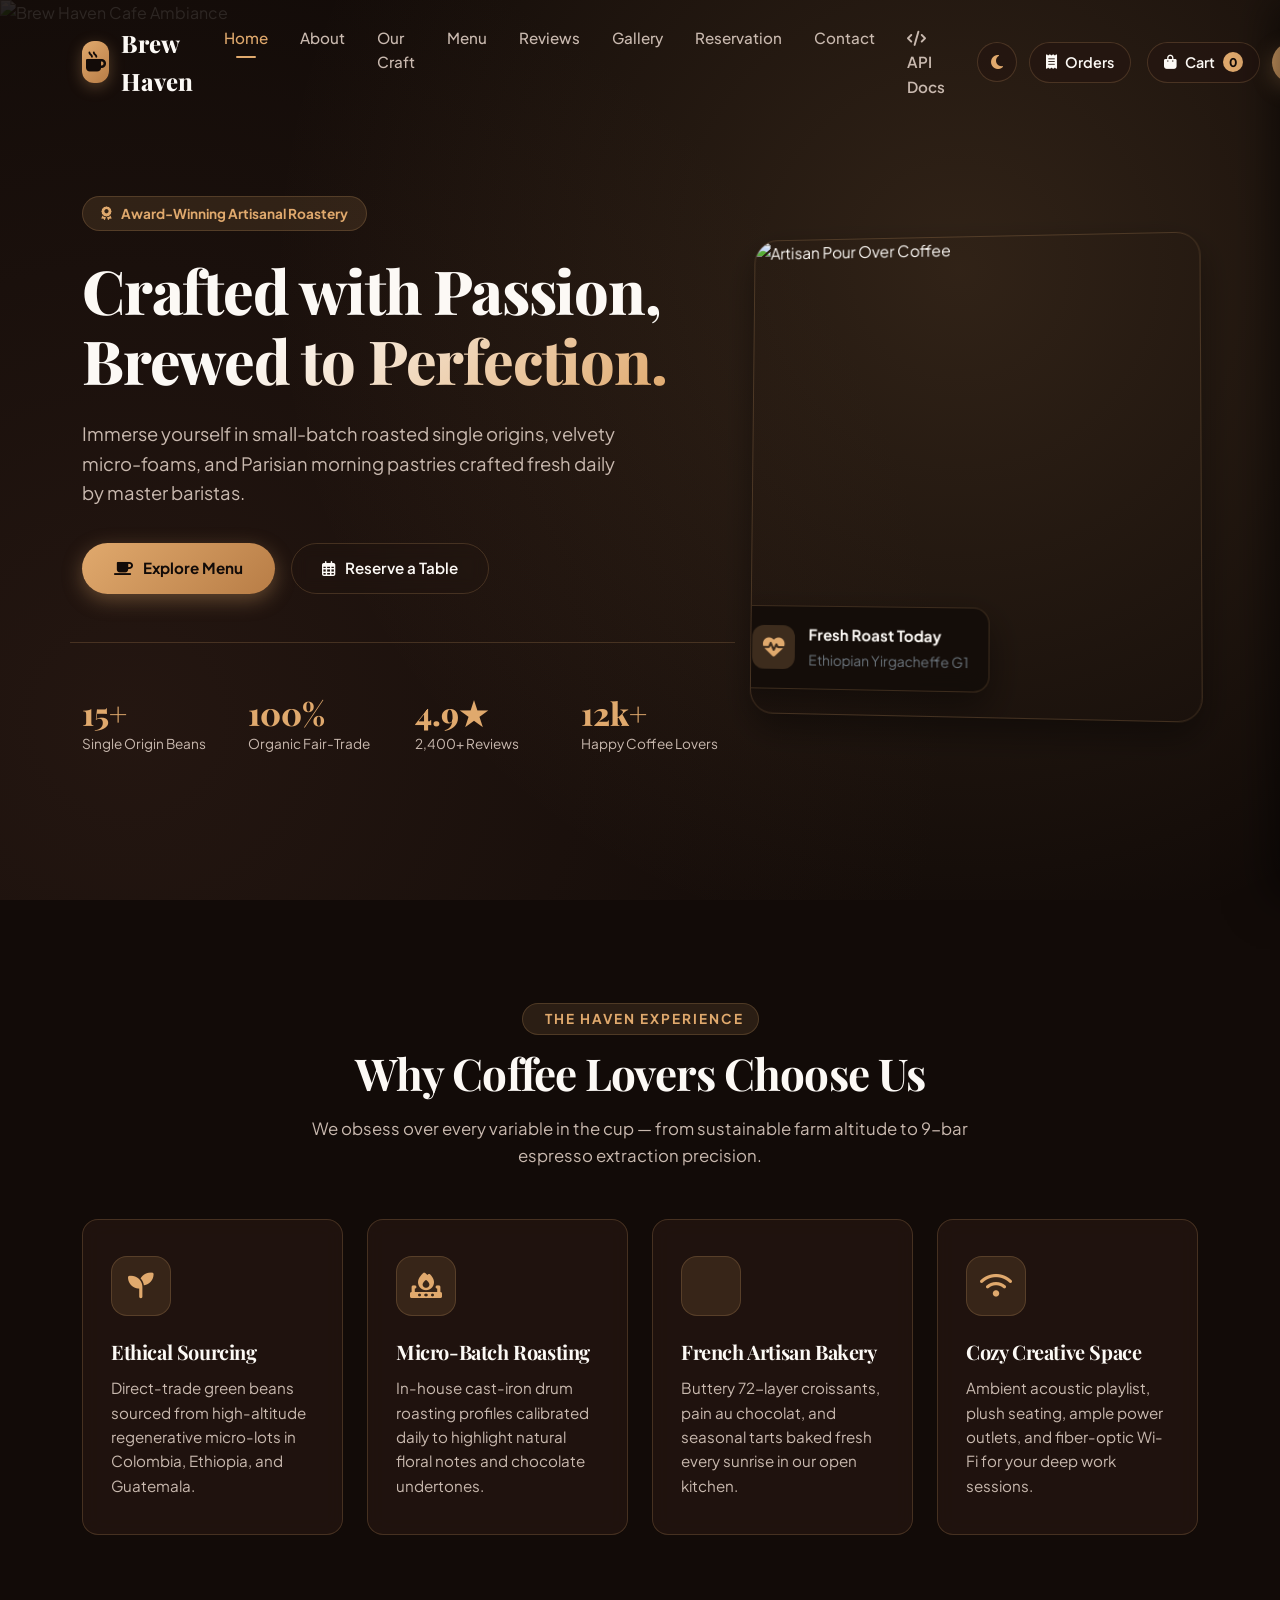
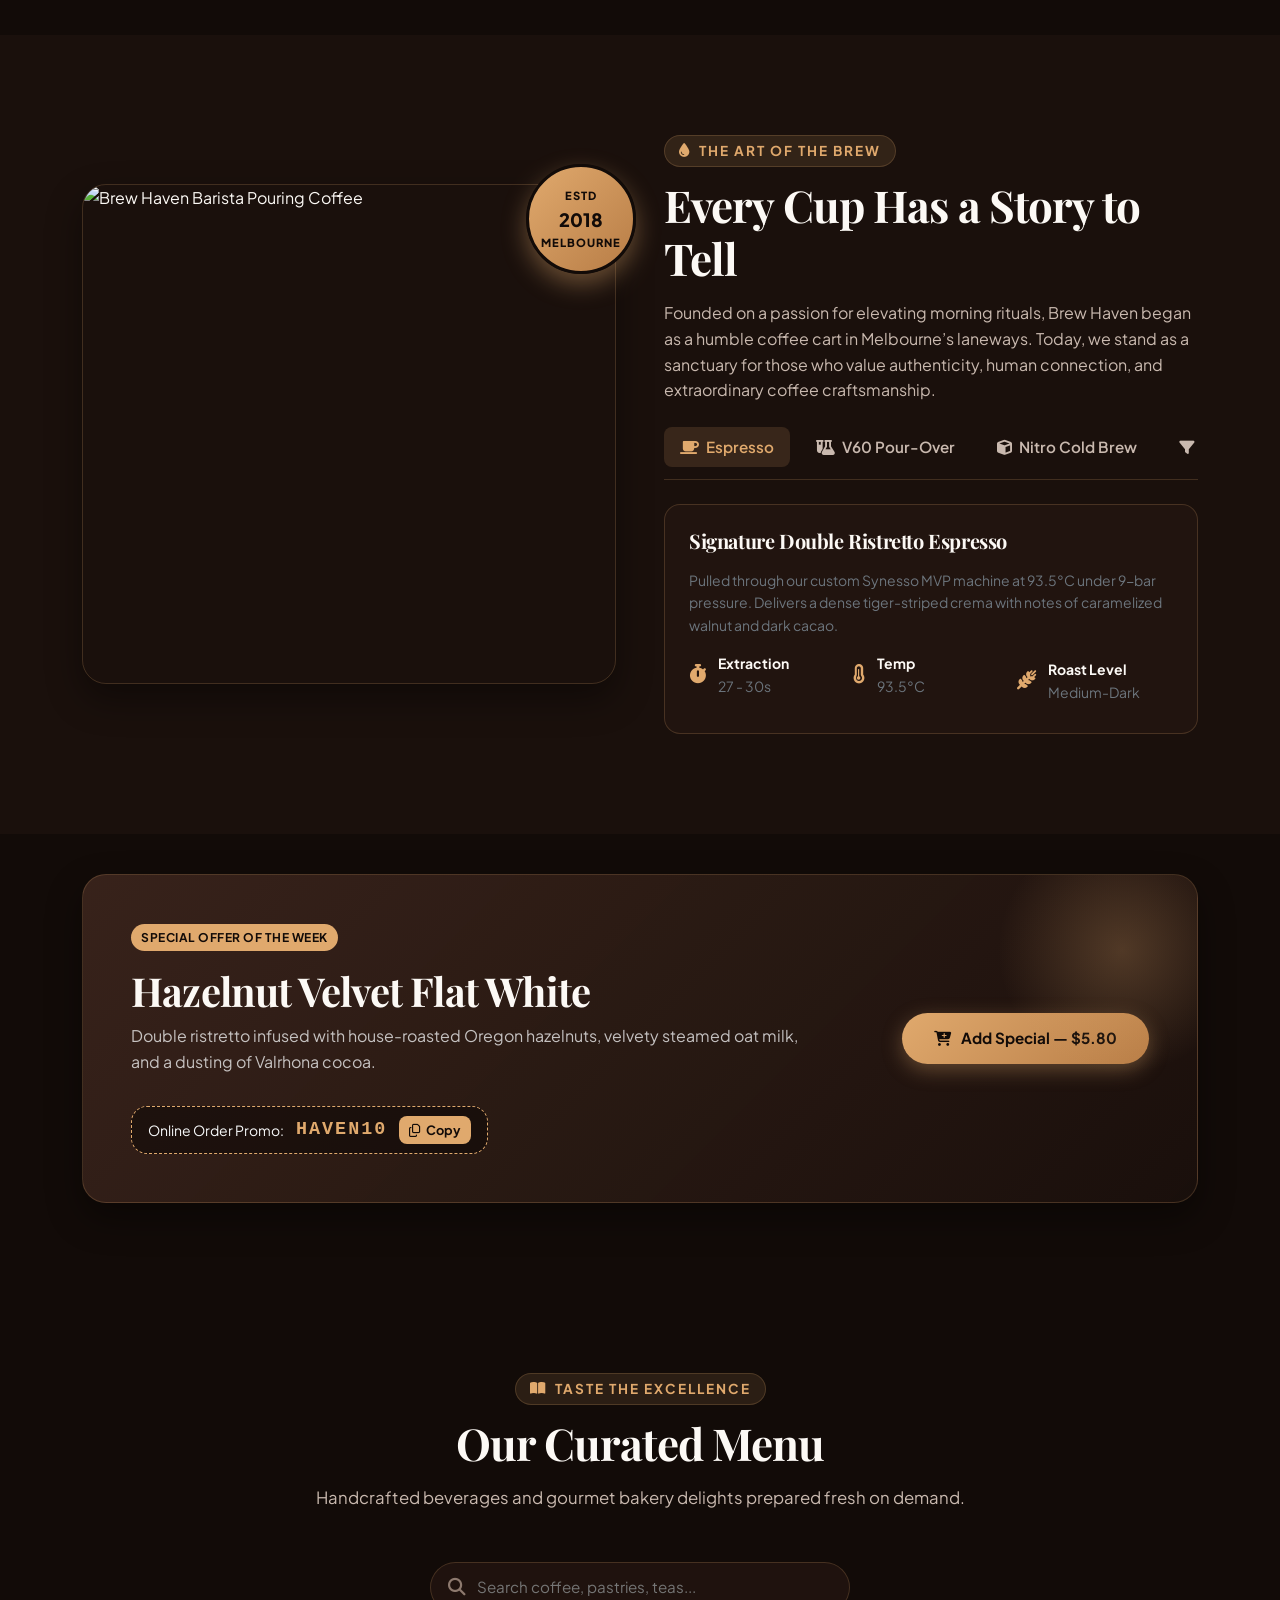
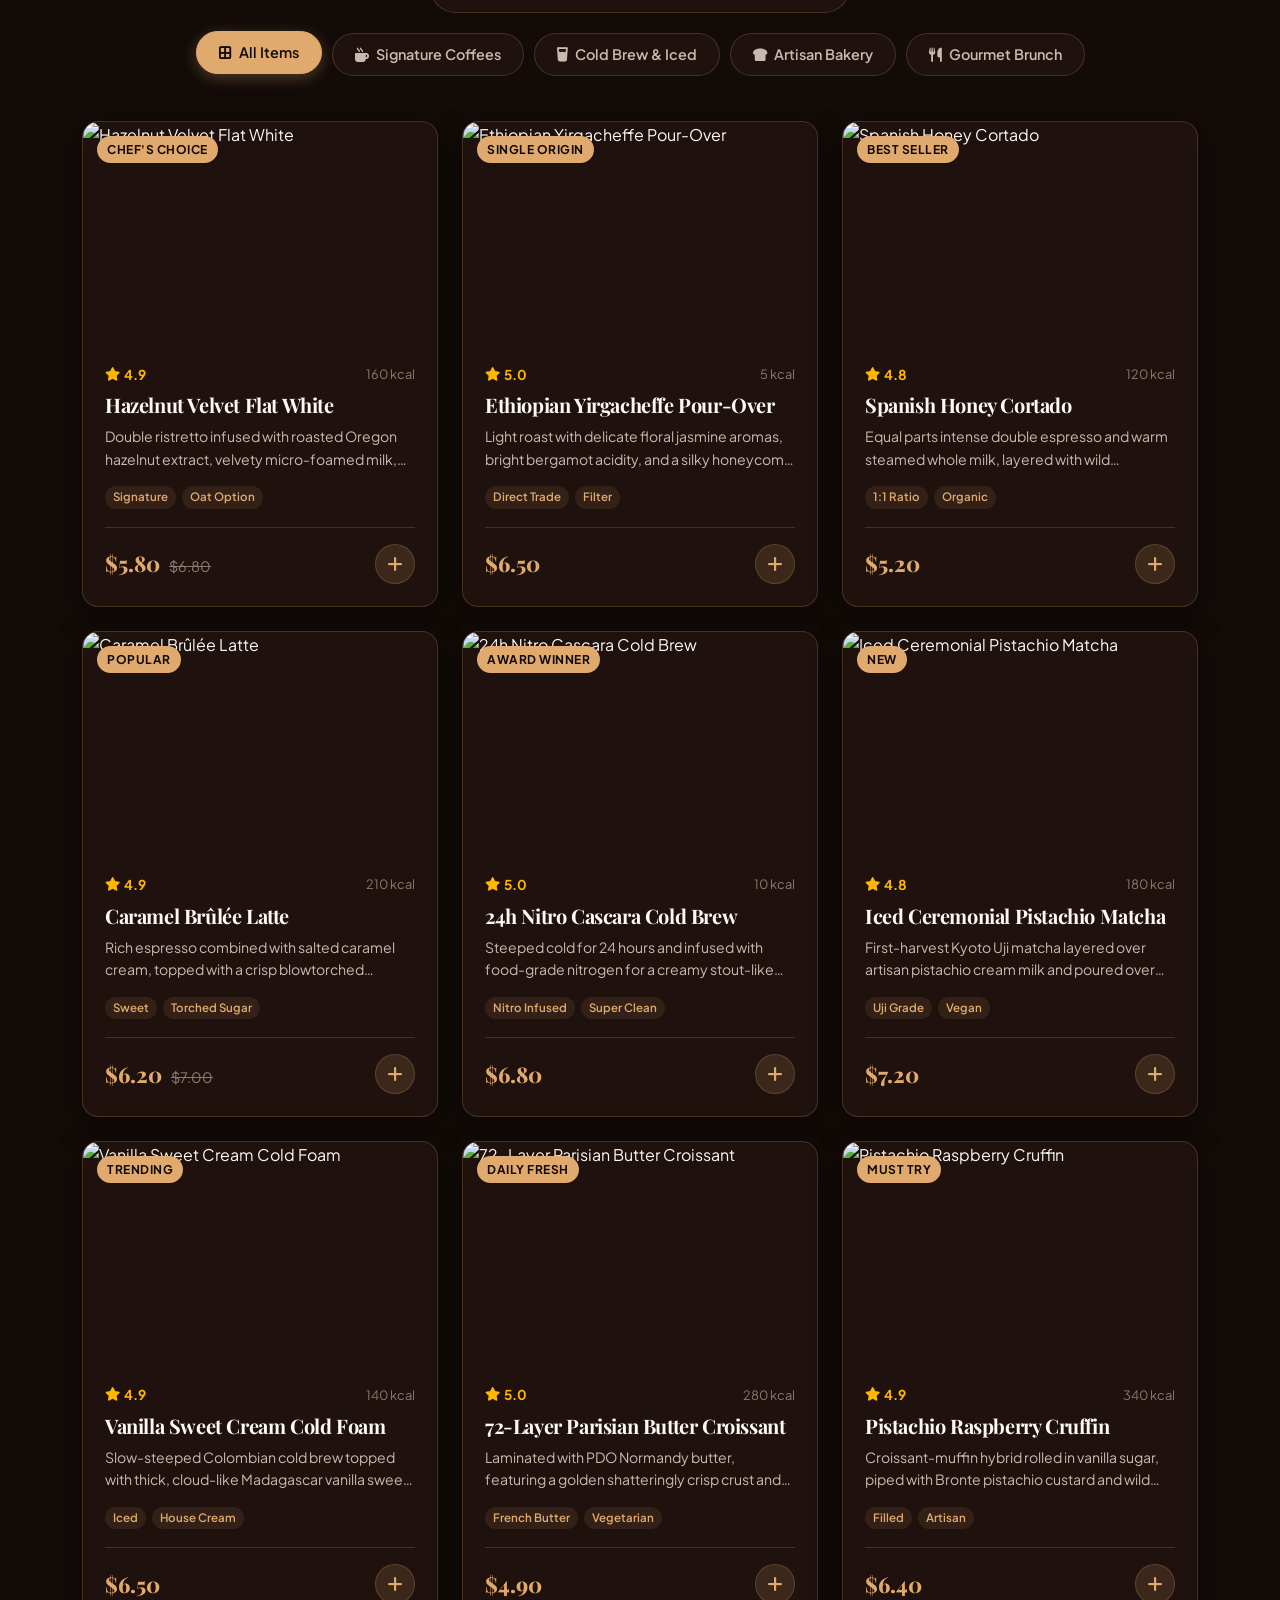
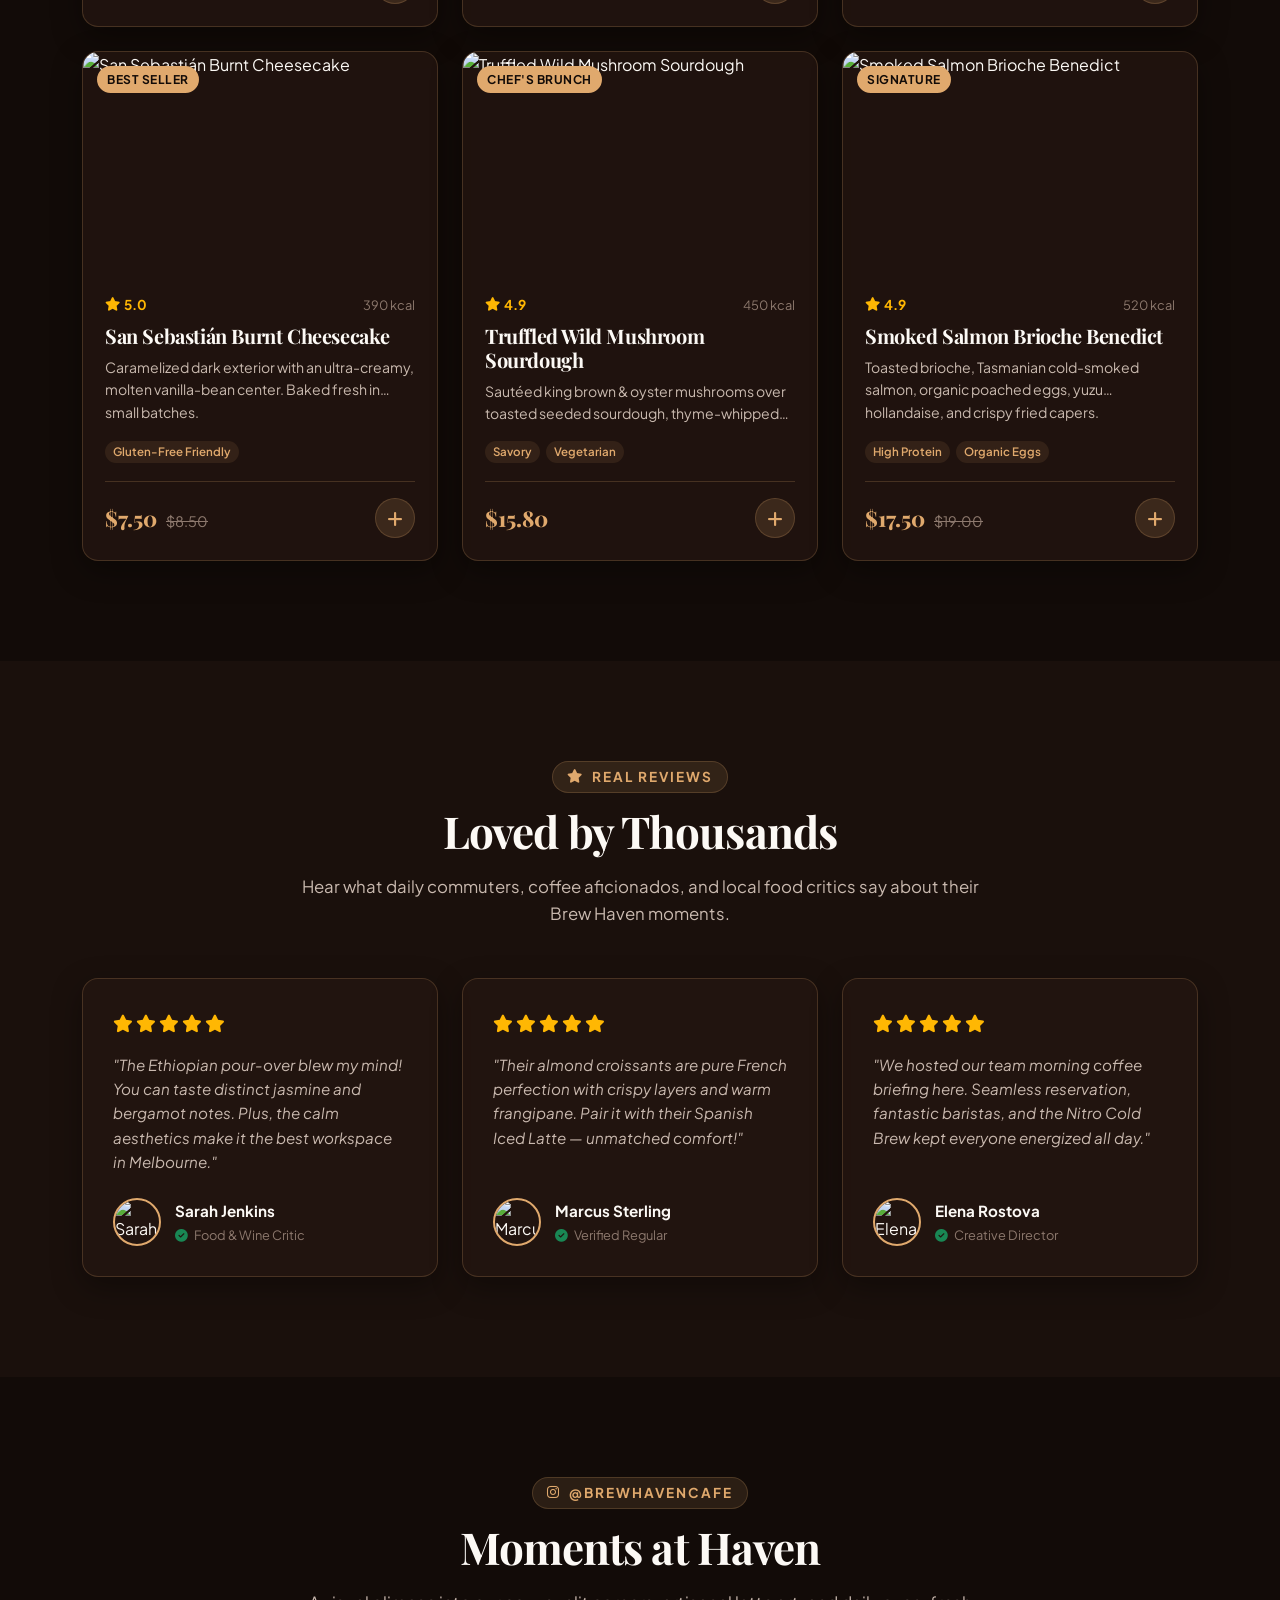
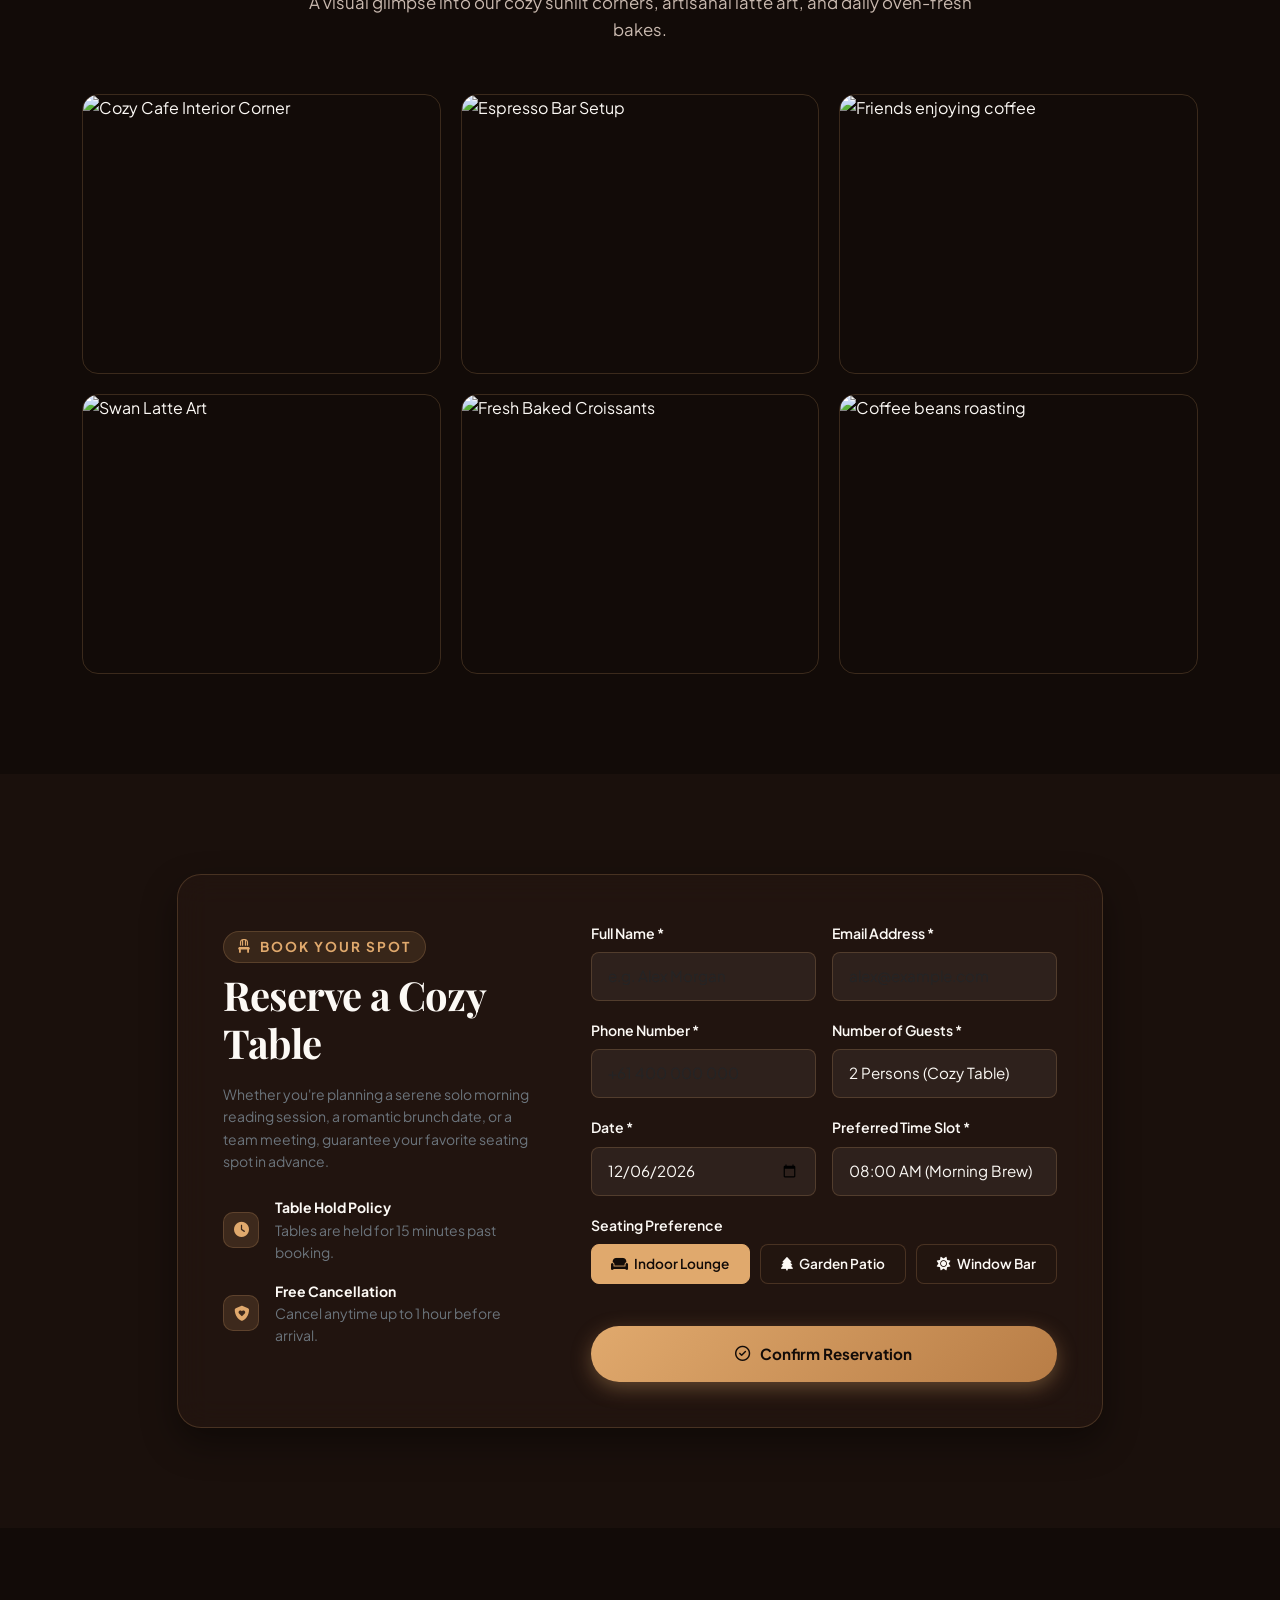
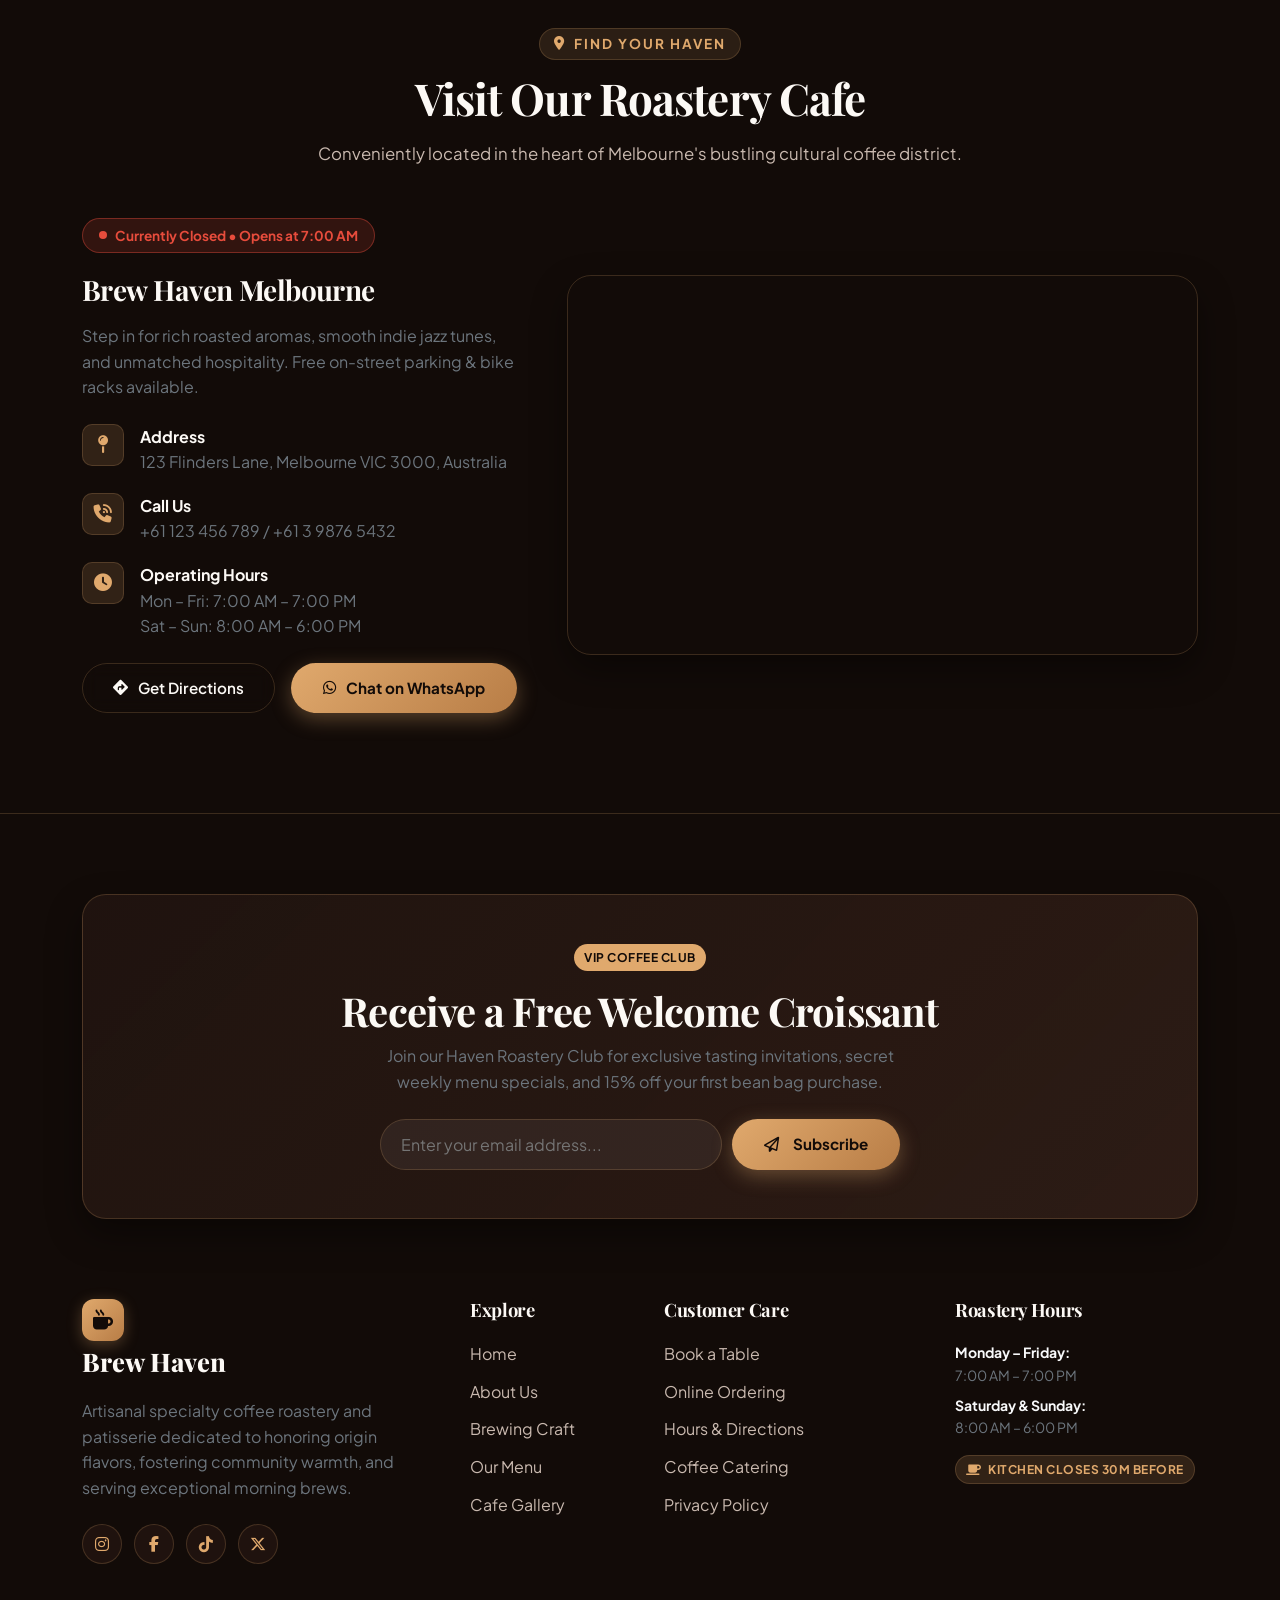
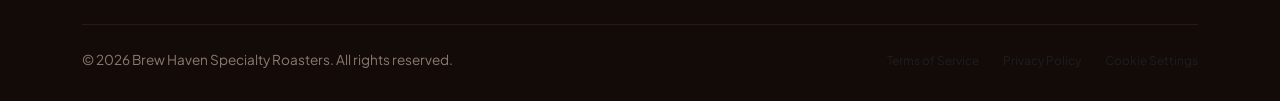
==== commit bc81d227: "Added ASP.NET Core backend and cafe website" ====
--- a/index.html
+++ b/index.html
@@ -43,6 +43,12 @@
         <!-- Theme Switcher -->
         <button id="themeToggle" class="theme-toggle-btn" title="Toggle Theme" aria-label="Toggle Theme">
           <i class="fa-solid fa-moon" id="themeIcon"></i>
+        </button>
+
+        <!-- Live Orders Trigger Button -->
+        <button id="openOrdersBtn" class="cart-toggle-btn me-1" aria-label="View Live Orders" title="Database Live Orders">
+          <i class="fa-solid fa-receipt"></i>
+          <span class="d-none d-sm-inline">Orders</span>
         </button>
 
         <!-- Cart Trigger Button -->
@@ -89,6 +95,11 @@
           </li>
           <li class="nav-item">
             <a class="nav-link" href="#contact">Contact</a>
+          </li>
+          <li class="nav-item">
+            <a class="nav-link text-warning fw-semibold" href="/swagger" target="_blank" title="REST API Documentation">
+              <i class="fa-solid fa-code me-1"></i>API Docs
+            </a>
           </li>
         </ul>
       </div>
@@ -821,9 +832,40 @@
         <i class="fa-solid fa-bag-shopping" style="color: var(--color-gold);"></i>
         <span>Your Order (<span id="cartDrawerCount">0</span>)</span>
       </h4>
-      <button class="btn-close-drawer" id="closeCartBtn" aria-label="Close Cart">
-        <i class="fa-solid fa-xmark"></i>
-      </button>
+      <div class="d-flex align-items-center gap-2">
+        <button class="btn-clear-cart" id="clearCartBtn" title="Clear all items in cart">
+          <i class="fa-regular fa-trash-can"></i>
+        </button>
+        <button class="btn-close-drawer" id="closeCartBtn" aria-label="Close Cart">
+          <i class="fa-solid fa-xmark"></i>
+        </button>
+      </div>
+    </div>
+
+    <!-- Dining Option Tabs in Drawer -->
+    <div class="drawer-dining-bar">
+      <div class="dining-pill-group">
+        <button type="button" class="dining-pill active" data-type="takeaway">
+          <i class="fa-solid fa-bag-shopping me-1"></i> Takeaway
+        </button>
+        <button type="button" class="dining-pill" data-type="dinein">
+          <i class="fa-solid fa-mug-hot me-1"></i> Dine-In
+        </button>
+        <button type="button" class="dining-pill" data-type="curbside">
+          <i class="fa-solid fa-car me-1"></i> Curbside
+        </button>
+      </div>
+    </div>
+
+    <!-- Free Perk Milestone Progress -->
+    <div class="cart-perk-container" id="cartPerkBox">
+      <div class="cart-perk-header">
+        <span id="perkStatusText"><i class="fa-solid fa-gift text-warning me-1"></i> Add $10.00 for a Free Butter Croissant!</span>
+        <span class="text-warning fw-bold" id="perkProgressPct">0%</span>
+      </div>
+      <div class="cart-perk-progress">
+        <div class="cart-perk-bar" id="cartPerkBar" style="width: 0%;"></div>
+      </div>
     </div>
 
     <div class="cart-drawer-body" id="cartItemsContainer">
@@ -831,6 +873,14 @@
     </div>
 
     <div class="cart-drawer-footer" id="cartDrawerFooter">
+      <!-- Quick coupon hint chips -->
+      <div class="d-flex align-items-center justify-content-between mb-2">
+        <small class="text-secondary"><i class="fa-solid fa-tag text-warning me-1"></i> Available Promo:</small>
+        <button type="button" class="badge-tag badge-gold border-0 py-1 px-2" id="quickApplyHaven10" title="Click to apply promo code" style="cursor: pointer; font-size: 0.72rem;">
+          HAVEN10 (10% OFF)
+        </button>
+      </div>
+
       <!-- Coupon input -->
       <div class="cart-coupon-wrap">
         <input type="text" id="cartCouponInput" class="cart-coupon-input" placeholder="Promo Code (HAVEN10)">
@@ -865,7 +915,7 @@
        QUICK VIEW / ITEM CUSTOMIZER MODAL
        ========================================================================= -->
   <div class="modal fade" id="quickViewModal" tabindex="-1" aria-labelledby="quickViewModalTitle" aria-hidden="true">
-    <div class="modal-dialog modal-dialog-centered">
+    <div class="modal-dialog modal-dialog-centered modal-lg">
       <div class="modal-content">
         <div class="modal-header">
           <h5 class="modal-title font-serif fw-bold" id="quickViewModalTitle">Customize Item</h5>
@@ -874,11 +924,21 @@
         <div class="modal-body p-4" id="quickViewBody">
           <!-- Dynamic details injected by JS -->
         </div>
-        <div class="modal-footer">
-          <button type="button" class="btn-luxury-outline" data-bs-dismiss="modal">Cancel</button>
-          <button type="button" class="btn-luxury-gold" id="modalAddToCartBtn">
-            <i class="fa-solid fa-cart-plus me-1"></i> Add to Order
-          </button>
+        <div class="modal-footer d-flex justify-content-between align-items-center">
+          <div class="d-flex align-items-center gap-2">
+            <span class="small text-secondary fw-semibold">Quantity:</span>
+            <div class="modal-qty-stepper">
+              <button type="button" class="btn-modal-qty" id="modalQtyDec" aria-label="Decrease quantity">-</button>
+              <span class="modal-qty-val" id="modalQtyVal">1</span>
+              <button type="button" class="btn-modal-qty" id="modalQtyInc" aria-label="Increase quantity">+</button>
+            </div>
+          </div>
+          <div class="d-flex align-items-center gap-2">
+            <button type="button" class="btn-luxury-outline" data-bs-dismiss="modal">Cancel</button>
+            <button type="button" class="btn-luxury-gold" id="modalAddToCartBtn">
+              <i class="fa-solid fa-cart-plus me-1"></i> <span id="modalAddBtnLabel">Add to Order — $0.00</span>
+            </button>
+          </div>
         </div>
       </div>
     </div>
@@ -888,57 +948,85 @@
        CHECKOUT MODAL
        ========================================================================= -->
   <div class="modal fade" id="checkoutModal" tabindex="-1" aria-labelledby="checkoutModalTitle" aria-hidden="true">
-    <div class="modal-dialog modal-dialog-centered">
+    <div class="modal-dialog modal-dialog-centered modal-lg">
       <div class="modal-content">
         <div class="modal-header">
           <h5 class="modal-title font-serif fw-bold" id="checkoutModalTitle">Complete Your Order</h5>
           <button type="button" class="btn-close btn-close-modal" data-bs-dismiss="modal" aria-label="Close"></button>
         </div>
         <div class="modal-body p-4">
+          <!-- Itemized order review preview -->
+          <div class="mb-3">
+            <div class="d-flex justify-content-between align-items-center mb-2">
+              <span class="small text-secondary fw-bold text-uppercase" style="letter-spacing: 0.5px;">Order Summary</span>
+              <span class="badge-tag badge-gold" id="checkoutDiningBadge">Takeaway</span>
+            </div>
+            <div class="checkout-items-preview" id="checkoutItemsList">
+              <!-- Injected by JS -->
+            </div>
+          </div>
+
           <form id="checkoutForm">
-            <div class="mb-3">
-              <label class="form-label">Full Name *</label>
-              <input type="text" class="form-control" id="orderCustName" placeholder="Your Name" required>
-            </div>
-            <div class="mb-3">
-              <label class="form-label">Phone / WhatsApp *</label>
-              <input type="tel" class="form-control" id="orderCustPhone" placeholder="+61 400 000 000" required>
-            </div>
-            <div class="mb-3">
-              <label class="form-label">Pickup Time Slot</label>
-              <select class="form-select" id="orderPickupTime">
-                <option value="ASAP (15-20 mins)">ASAP (15-20 mins)</option>
-                <option value="In 30 minutes">In 30 minutes</option>
-                <option value="In 45 minutes">In 45 minutes</option>
-                <option value="In 1 hour">In 1 hour</option>
-              </select>
-            </div>
-            <div class="mb-3">
-              <label class="form-label">Payment Option</label>
-              <div class="custom-radio-group">
-                <div class="custom-radio-btn">
-                  <input type="radio" name="payOption" id="payCounter" value="Pay at Pickup Counter" checked>
-                  <label for="payCounter"><i class="fa-solid fa-shop me-1"></i> Pay at Counter</label>
+            <div class="row g-3">
+              <div class="col-md-6">
+                <label class="form-label">Full Name *</label>
+                <input type="text" class="form-control" id="orderCustName" placeholder="Your Name" required>
+              </div>
+              <div class="col-md-6">
+                <label class="form-label">Phone / WhatsApp *</label>
+                <input type="tel" class="form-control" id="orderCustPhone" placeholder="+61 400 000 000" required>
+              </div>
+              <div class="col-12">
+                <label class="form-label">Email Address (Optional for e-Receipt)</label>
+                <input type="email" class="form-control" id="orderCustEmail" placeholder="e.g. yourname@example.com">
+              </div>
+
+              <!-- Dining dynamic field -->
+              <div class="col-12" id="checkoutDiningFieldWrap">
+                <label class="form-label" id="checkoutDiningLabel">Pickup Time Slot</label>
+                <select class="form-select" id="orderPickupTime">
+                  <option value="ASAP (15-20 mins)">ASAP (15-20 mins)</option>
+                  <option value="In 30 minutes">In 30 minutes</option>
+                  <option value="In 45 minutes">In 45 minutes</option>
+                  <option value="In 1 hour">In 1 hour</option>
+                </select>
+                <input type="text" class="form-control d-none" id="orderTableNumber" placeholder="e.g. Table #12 or Indoor Lounge">
+              </div>
+
+              <div class="col-12">
+                <label class="form-label">Special Requests / Barista Notes</label>
+                <input type="text" class="form-control" id="orderNotesInput" placeholder="e.g. Extra hot, napkins, paper cup...">
+              </div>
+
+              <div class="col-12">
+                <label class="form-label">Payment Method</label>
+                <div class="custom-radio-group">
+                  <div class="custom-radio-btn">
+                    <input type="radio" name="payOption" id="payCounter" value="Pay at Pickup Counter" checked>
+                    <label for="payCounter"><i class="fa-solid fa-shop me-1"></i> Pay at Counter</label>
+                  </div>
+                  <div class="custom-radio-btn">
+                    <input type="radio" name="payOption" id="payApple" value="Apple / Google Pay">
+                    <label for="payApple"><i class="fa-brands fa-apple me-1"></i> Digital Wallet</label>
+                  </div>
+                  <div class="custom-radio-btn">
+                    <input type="radio" name="payOption" id="payCard" value="Credit Card">
+                    <label for="payCard"><i class="fa-solid fa-credit-card me-1"></i> Card</label>
+                  </div>
                 </div>
-                <div class="custom-radio-btn">
-                  <input type="radio" name="payOption" id="payApple" value="Apple / Google Pay">
-                  <label for="payApple"><i class="fa-brands fa-apple me-1"></i> Digital Wallet</label>
-                </div>
-                <div class="custom-radio-btn">
-                  <input type="radio" name="payOption" id="payCard" value="Credit Card">
-                  <label for="payCard"><i class="fa-solid fa-credit-card me-1"></i> Card</label>
-                </div>
-              </div>
-            </div>
-            <div class="p-3 mb-3 rounded border" style="background: var(--bg-card); border-color: var(--border-color) !important;">
-              <div class="d-flex justify-content-between small text-secondary mb-1">
-                <span>Order Total:</span>
-                <span class="fw-bold text-light" id="checkoutOrderTotal">$0.00</span>
-              </div>
-              <small class="text-muted">Freshly brewed and packed for your arrival.</small>
-            </div>
-            <button type="submit" class="btn-luxury-gold w-100 py-3">
-              <i class="fa-solid fa-circle-check me-1"></i> Place Order Now
+              </div>
+            </div>
+
+            <div class="p-3 my-3 rounded border" style="background: var(--bg-card); border-color: var(--border-color) !important;">
+              <div class="d-flex justify-content-between align-items-center mb-1">
+                <span class="text-secondary small">Total Payable:</span>
+                <span class="fw-bold text-warning font-serif fs-5" id="checkoutOrderTotal">$0.00</span>
+              </div>
+              <small class="text-muted d-block"><i class="fa-solid fa-clock me-1"></i> Freshly prepared by our baristas upon order placement.</small>
+            </div>
+
+            <button type="submit" class="btn-luxury-gold w-100 py-3" id="submitOrderBtn">
+              <i class="fa-solid fa-circle-check me-1"></i> Confirm & Place Order
             </button>
           </form>
         </div>
@@ -969,6 +1057,83 @@
         </div>
       </div>
     </div>
+  <!-- =========================================================================
+       LIVE ORDERS DASHBOARD MODAL (Database View)
+       ========================================================================= -->
+  <div class="modal fade" id="liveOrdersModal" tabindex="-1" aria-labelledby="liveOrdersModalLabel" aria-hidden="true">
+    <div class="modal-dialog modal-dialog-centered modal-xl modal-dialog-scrollable">
+      <div class="modal-content" style="background: var(--bg-secondary); border: 1px solid var(--border-color); border-radius: var(--radius-lg); box-shadow: var(--shadow-card);">
+        <div class="modal-header border-bottom border-secondary pb-3 px-4 pt-4">
+          <div>
+            <span class="badge-tag badge-gold mb-1 d-inline-block">
+              <i class="fa-solid fa-database me-1"></i> SQLite Database Persisted
+            </span>
+            <h4 class="modal-title font-serif fw-bold text-light mb-0" id="liveOrdersModalLabel">
+              Recent Cafe Orders &amp; Customer Records
+            </h4>
+          </div>
+          <div class="d-flex align-items-center gap-2">
+            <button class="btn btn-sm btn-outline-warning" id="refreshOrdersBtn" title="Refresh from API">
+              <i class="fa-solid fa-rotate me-1"></i> Refresh
+            </button>
+            <button type="button" class="btn-close btn-close-modal" data-bs-dismiss="modal" aria-label="Close"></button>
+          </div>
+        </div>
+
+        <div class="modal-body p-4">
+          <div class="d-flex flex-wrap justify-content-between align-items-center gap-2 mb-3">
+            <p class="text-secondary small mb-0">
+              Live orders stored in backend <code>CafeHaven.db</code>. Baristas can track order status, item lists, and customer profiles in real time.
+            </p>
+            <div class="small text-muted">
+              API Status: <span class="badge bg-success-subtle text-success border border-success" id="apiStatusBadge">Connected (ASP.NET Core 9)</span>
+            </div>
+          </div>
+
+          <div id="liveOrdersLoading" class="text-center py-5">
+            <div class="spinner-border text-warning" role="status">
+              <span class="visually-hidden">Loading orders...</span>
+            </div>
+            <p class="text-secondary small mt-2">Fetching orders from <code>/api/orders</code>...</p>
+          </div>
+
+          <div id="liveOrdersEmpty" class="text-center py-5 d-none">
+            <i class="fa-solid fa-mug-hot fs-1 text-muted mb-3 opacity-50"></i>
+            <h5 class="text-light">No orders placed yet</h5>
+            <p class="text-secondary small">Add drinks or pastries to your cart and checkout to create database records.</p>
+          </div>
+
+          <div class="table-responsive d-none" id="liveOrdersTableWrapper">
+            <table class="table table-dark table-hover align-middle mb-0" style="background: transparent;">
+              <thead>
+                <tr class="text-warning border-bottom border-secondary small text-uppercase" style="letter-spacing: 0.5px;">
+                  <th>Order Ref</th>
+                  <th>Customer</th>
+                  <th>Dining</th>
+                  <th>Items Ordered</th>
+                  <th>Total</th>
+                  <th>Status</th>
+                  <th>Placed At</th>
+                  <th class="text-end">Update Status</th>
+                </tr>
+              </thead>
+              <tbody id="liveOrdersTbody">
+                <!-- Injected via JavaScript -->
+              </tbody>
+            </table>
+          </div>
+        </div>
+
+        <div class="modal-footer border-top border-secondary px-4 py-3">
+          <div class="d-flex justify-content-between align-items-center w-100 flex-wrap gap-2">
+            <span class="text-muted small">
+              <i class="fa-solid fa-server me-1"></i> Endpoints: <code>GET /api/orders</code> &bull; <code>PATCH /api/orders/{id}/status</code> &bull; <code>/swagger</code>
+            </span>
+            <button type="button" class="btn btn-secondary px-4" data-bs-dismiss="modal">Close</button>
+          </div>
+        </div>
+      </div>
+    </div>
   </div>
 
   <!-- =========================================================================
@@ -988,6 +1153,23 @@
   <!-- =========================================================================
        FLOATING ACTION BUTTONS & TOAST CONTAINER
        ========================================================================= -->
+  <!-- Floating Sticky Cart Pill -->
+  <div class="floating-cart-pill" id="floatingCartPill" role="button" aria-label="Open Shopping Cart">
+    <div class="d-flex align-items-center gap-2">
+      <div class="floating-cart-icon-wrap">
+        <i class="fa-solid fa-bag-shopping"></i>
+        <span class="floating-cart-badge" id="floatingCartCount">0</span>
+      </div>
+      <div>
+        <div class="small fw-bold">Your Order</div>
+        <div class="floating-cart-subtotal" id="floatingCartTotal">$0.00</div>
+      </div>
+    </div>
+    <span class="floating-cart-cta-btn">
+      Checkout <i class="fa-solid fa-arrow-right ms-1"></i>
+    </span>
+  </div>
+
   <!-- WhatsApp Instant Chat Float -->
   <a href="https://wa.me/61123456789?text=Hello%20Brew%20Haven%20Cafe%2C%20I%20have%20a%20question..." target="_blank" class="whatsapp-float-btn" title="Chat on WhatsApp" aria-label="Chat on WhatsApp">
     <i class="fa-brands fa-whatsapp"></i>
--- a/css/style.css
+++ b/css/style.css
@@ -383,6 +383,18 @@
   display: inline-flex;
   align-items: center;
   justify-content: center;
+  transition: transform 0.25s ease;
+}
+
+@keyframes cartBadgeBounce {
+  0% { transform: scale(1); }
+  35% { transform: scale(1.45) rotate(-8deg); }
+  70% { transform: scale(0.9) rotate(5deg); }
+  100% { transform: scale(1) rotate(0deg); }
+}
+
+.cart-badge.bounce {
+  animation: cartBadgeBounce 0.5s cubic-bezier(0.175, 0.885, 0.32, 1.275);
 }
 
 /* ==========================================================================
@@ -1468,6 +1480,22 @@
   gap: 10px;
 }
 
+.btn-clear-cart {
+  background: transparent;
+  border: none;
+  color: var(--text-muted);
+  font-size: 1.15rem;
+  cursor: pointer;
+  padding: 6px 8px;
+  border-radius: var(--radius-sm);
+  transition: var(--transition);
+}
+
+.btn-clear-cart:hover {
+  color: #e74c3c;
+  background: rgba(231, 76, 60, 0.12);
+}
+
 .btn-close-drawer {
   background: transparent;
   border: none;
@@ -1475,10 +1503,85 @@
   font-size: 1.4rem;
   cursor: pointer;
   transition: var(--transition);
+  padding: 4px;
 }
 
 .btn-close-drawer:hover {
   color: var(--color-gold);
+}
+
+/* Dining Option Switcher in Drawer */
+.drawer-dining-bar {
+  padding: 12px 24px;
+  background: var(--bg-secondary);
+  border-bottom: 1px solid var(--border-color);
+}
+
+.dining-pill-group {
+  display: flex;
+  gap: 6px;
+  background: var(--bg-card);
+  padding: 4px;
+  border-radius: var(--radius-full);
+  border: 1px solid var(--border-color);
+}
+
+.dining-pill {
+  flex: 1;
+  border: none;
+  background: transparent;
+  color: var(--text-muted);
+  font-size: 0.8rem;
+  font-weight: 700;
+  padding: 7px 10px;
+  border-radius: var(--radius-full);
+  cursor: pointer;
+  transition: var(--transition);
+  text-align: center;
+}
+
+.dining-pill:hover {
+  color: var(--text-primary);
+}
+
+.dining-pill.active {
+  background: var(--color-gold);
+  color: #110e0c;
+  box-shadow: 0 2px 8px rgba(224, 169, 109, 0.35);
+}
+
+/* Free Perk Milestone Bar */
+.cart-perk-container {
+  padding: 14px 24px 8px 24px;
+  background: rgba(224, 169, 109, 0.05);
+  border-bottom: 1px dashed var(--border-color);
+}
+
+.cart-perk-header {
+  display: flex;
+  justify-content: space-between;
+  align-items: center;
+  font-size: 0.82rem;
+  font-weight: 600;
+  margin-bottom: 8px;
+  color: var(--text-primary);
+}
+
+.cart-perk-progress {
+  height: 7px;
+  background: var(--bg-card);
+  border-radius: var(--radius-full);
+  overflow: hidden;
+  position: relative;
+  margin-bottom: 8px;
+  border: 1px solid var(--border-color);
+}
+
+.cart-perk-bar {
+  height: 100%;
+  background: linear-gradient(90deg, var(--color-gold), #ffd399);
+  border-radius: var(--radius-full);
+  transition: width 0.4s ease;
 }
 
 .cart-drawer-body {
@@ -1625,6 +1728,174 @@
   color: var(--color-gold);
   font-family: var(--font-serif);
   font-size: 1.35rem;
+}
+
+/* Fly to Cart Animation Element */
+.flying-cart-clone {
+  position: fixed;
+  z-index: 99999;
+  border-radius: 50%;
+  object-fit: cover;
+  pointer-events: none;
+  box-shadow: 0 8px 30px rgba(224, 169, 109, 0.7);
+  border: 2px solid var(--color-gold);
+  transition: all 0.75s cubic-bezier(0.2, 0.8, 0.25, 1);
+}
+
+/* Modal Quantity Stepper & Instructions */
+.modal-qty-stepper {
+  display: inline-flex;
+  align-items: center;
+  background: var(--bg-card);
+  border: 1px solid var(--border-color);
+  border-radius: var(--radius-full);
+  overflow: hidden;
+}
+
+.btn-modal-qty {
+  background: transparent;
+  border: none;
+  color: var(--text-primary);
+  width: 34px;
+  height: 34px;
+  font-size: 1.1rem;
+  font-weight: 700;
+  cursor: pointer;
+  transition: var(--transition);
+  display: flex;
+  align-items: center;
+  justify-content: center;
+}
+
+.btn-modal-qty:hover {
+  background: rgba(224, 169, 109, 0.2);
+  color: var(--color-gold);
+}
+
+.modal-qty-val {
+  padding: 0 14px;
+  font-weight: 700;
+  font-size: 0.95rem;
+}
+
+.modal-notes-input {
+  width: 100%;
+  padding: 10px 14px;
+  background: var(--bg-card);
+  border: 1px solid var(--border-color);
+  border-radius: var(--radius-sm);
+  color: var(--text-primary);
+  font-size: 0.85rem;
+  resize: vertical;
+  min-height: 52px;
+}
+
+.modal-notes-input:focus {
+  outline: none;
+  border-color: var(--color-gold);
+}
+
+/* Checkout Items Preview */
+.checkout-items-preview {
+  max-height: 165px;
+  overflow-y: auto;
+  background: var(--bg-card);
+  border: 1px solid var(--border-color);
+  border-radius: var(--radius-md);
+  padding: 10px 14px;
+}
+
+.checkout-item-line {
+  display: flex;
+  justify-content: space-between;
+  align-items: center;
+  padding: 8px 0;
+  border-bottom: 1px solid rgba(255, 255, 255, 0.05);
+  font-size: 0.85rem;
+}
+
+.checkout-item-line:last-child {
+  border-bottom: none;
+}
+
+/* Floating Sticky Cart Pill */
+.floating-cart-pill {
+  position: fixed;
+  bottom: 24px;
+  left: 50%;
+  transform: translateX(-50%) translateY(120px);
+  background: var(--bg-secondary);
+  border: 1.5px solid var(--color-gold);
+  padding: 8px 16px 8px 12px;
+  border-radius: var(--radius-full);
+  box-shadow: 0 12px 35px rgba(0, 0, 0, 0.7), 0 0 20px rgba(224, 169, 109, 0.25);
+  display: flex;
+  align-items: center;
+  gap: 16px;
+  z-index: 1030;
+  opacity: 0;
+  pointer-events: none;
+  transition: transform 0.4s cubic-bezier(0.16, 1, 0.3, 1), opacity 0.3s ease;
+  cursor: pointer;
+}
+
+.floating-cart-pill.show {
+  transform: translateX(-50%) translateY(0);
+  opacity: 1;
+  pointer-events: auto;
+}
+
+.floating-cart-icon-wrap {
+  width: 38px;
+  height: 38px;
+  border-radius: 50%;
+  background: rgba(224, 169, 109, 0.15);
+  color: var(--color-gold);
+  display: flex;
+  align-items: center;
+  justify-content: center;
+  position: relative;
+  font-size: 1.05rem;
+}
+
+.floating-cart-badge {
+  position: absolute;
+  top: -4px;
+  right: -4px;
+  background: var(--color-gold);
+  color: #110e0c;
+  font-size: 0.68rem;
+  font-weight: 800;
+  width: 18px;
+  height: 18px;
+  border-radius: 50%;
+  display: flex;
+  align-items: center;
+  justify-content: center;
+}
+
+.floating-cart-subtotal {
+  font-family: var(--font-serif);
+  font-size: 0.88rem;
+  font-weight: 700;
+  color: var(--color-gold);
+}
+
+.floating-cart-cta-btn {
+  background: var(--color-gold);
+  color: #110e0c;
+  font-size: 0.82rem;
+  font-weight: 700;
+  padding: 6px 14px;
+  border-radius: var(--radius-full);
+  display: inline-flex;
+  align-items: center;
+  transition: var(--transition);
+}
+
+.floating-cart-pill:hover .floating-cart-cta-btn {
+  background: #ffffff;
+  transform: translateX(2px);
 }
 
 /* ==========================================================================
@@ -1799,6 +2070,24 @@
 
 .toast-custom.info {
   border-left: 4px solid var(--color-gold);
+}
+
+.btn-toast-action {
+  background: rgba(224, 169, 109, 0.2);
+  border: 1px solid var(--color-gold);
+  color: var(--color-gold);
+  font-size: 0.78rem;
+  font-weight: 700;
+  padding: 4px 12px;
+  border-radius: var(--radius-full);
+  cursor: pointer;
+  white-space: nowrap;
+  transition: var(--transition);
+}
+
+.btn-toast-action:hover {
+  background: var(--color-gold);
+  color: #120b08;
 }
 
 @keyframes toastSlideIn {
@@ -1883,3 +2172,60 @@
     max-width: 100%;
   }
 }
+
+/* ==========================================================================
+   LIVE ORDERS DASHBOARD & STATUS BADGES
+   ========================================================================== */
+
+.badge-order-status {
+  padding: 4px 10px;
+  border-radius: var(--radius-full);
+  font-size: 0.75rem;
+  font-weight: 700;
+  letter-spacing: 0.5px;
+  text-transform: uppercase;
+  display: inline-flex;
+  align-items: center;
+  gap: 5px;
+}
+
+.badge-status-pending {
+  background: rgba(224, 169, 109, 0.18);
+  color: var(--color-gold);
+  border: 1px solid rgba(224, 169, 109, 0.4);
+}
+
+.badge-status-brewing {
+  background: rgba(13, 202, 240, 0.18);
+  color: #0dcaf0;
+  border: 1px solid rgba(13, 202, 240, 0.4);
+}
+
+.badge-status-completed {
+  background: rgba(25, 135, 84, 0.18);
+  color: #20c997;
+  border: 1px solid rgba(25, 135, 84, 0.4);
+}
+
+.badge-status-cancelled {
+  background: rgba(220, 53, 69, 0.18);
+  color: #ea868f;
+  border: 1px solid rgba(220, 53, 69, 0.4);
+}
+
+.order-items-snippet {
+  font-size: 0.82rem;
+  color: var(--text-secondary);
+  max-width: 280px;
+}
+
+.order-ref-pill {
+  font-family: monospace;
+  font-weight: 700;
+  color: var(--color-gold);
+  background: rgba(224, 169, 109, 0.1);
+  padding: 3px 8px;
+  border-radius: 6px;
+  border: 1px dashed var(--border-color);
+}
+
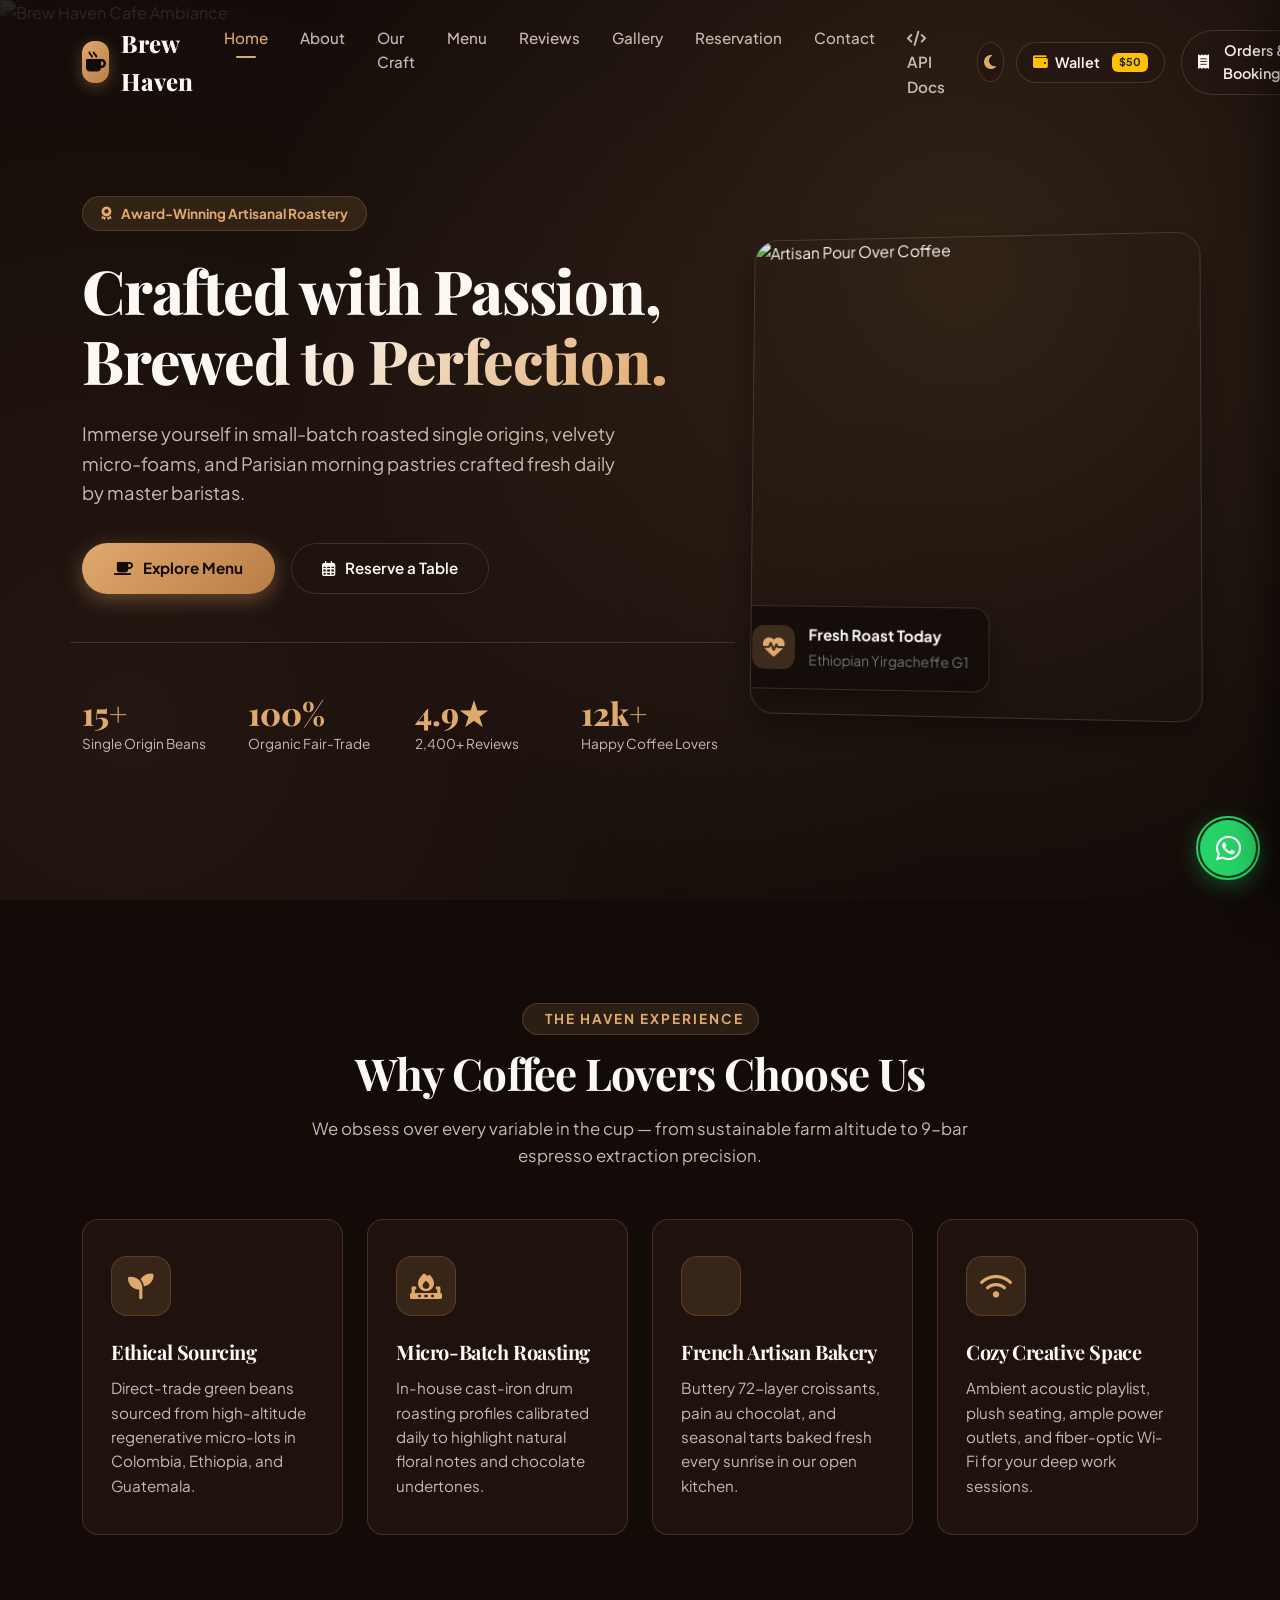
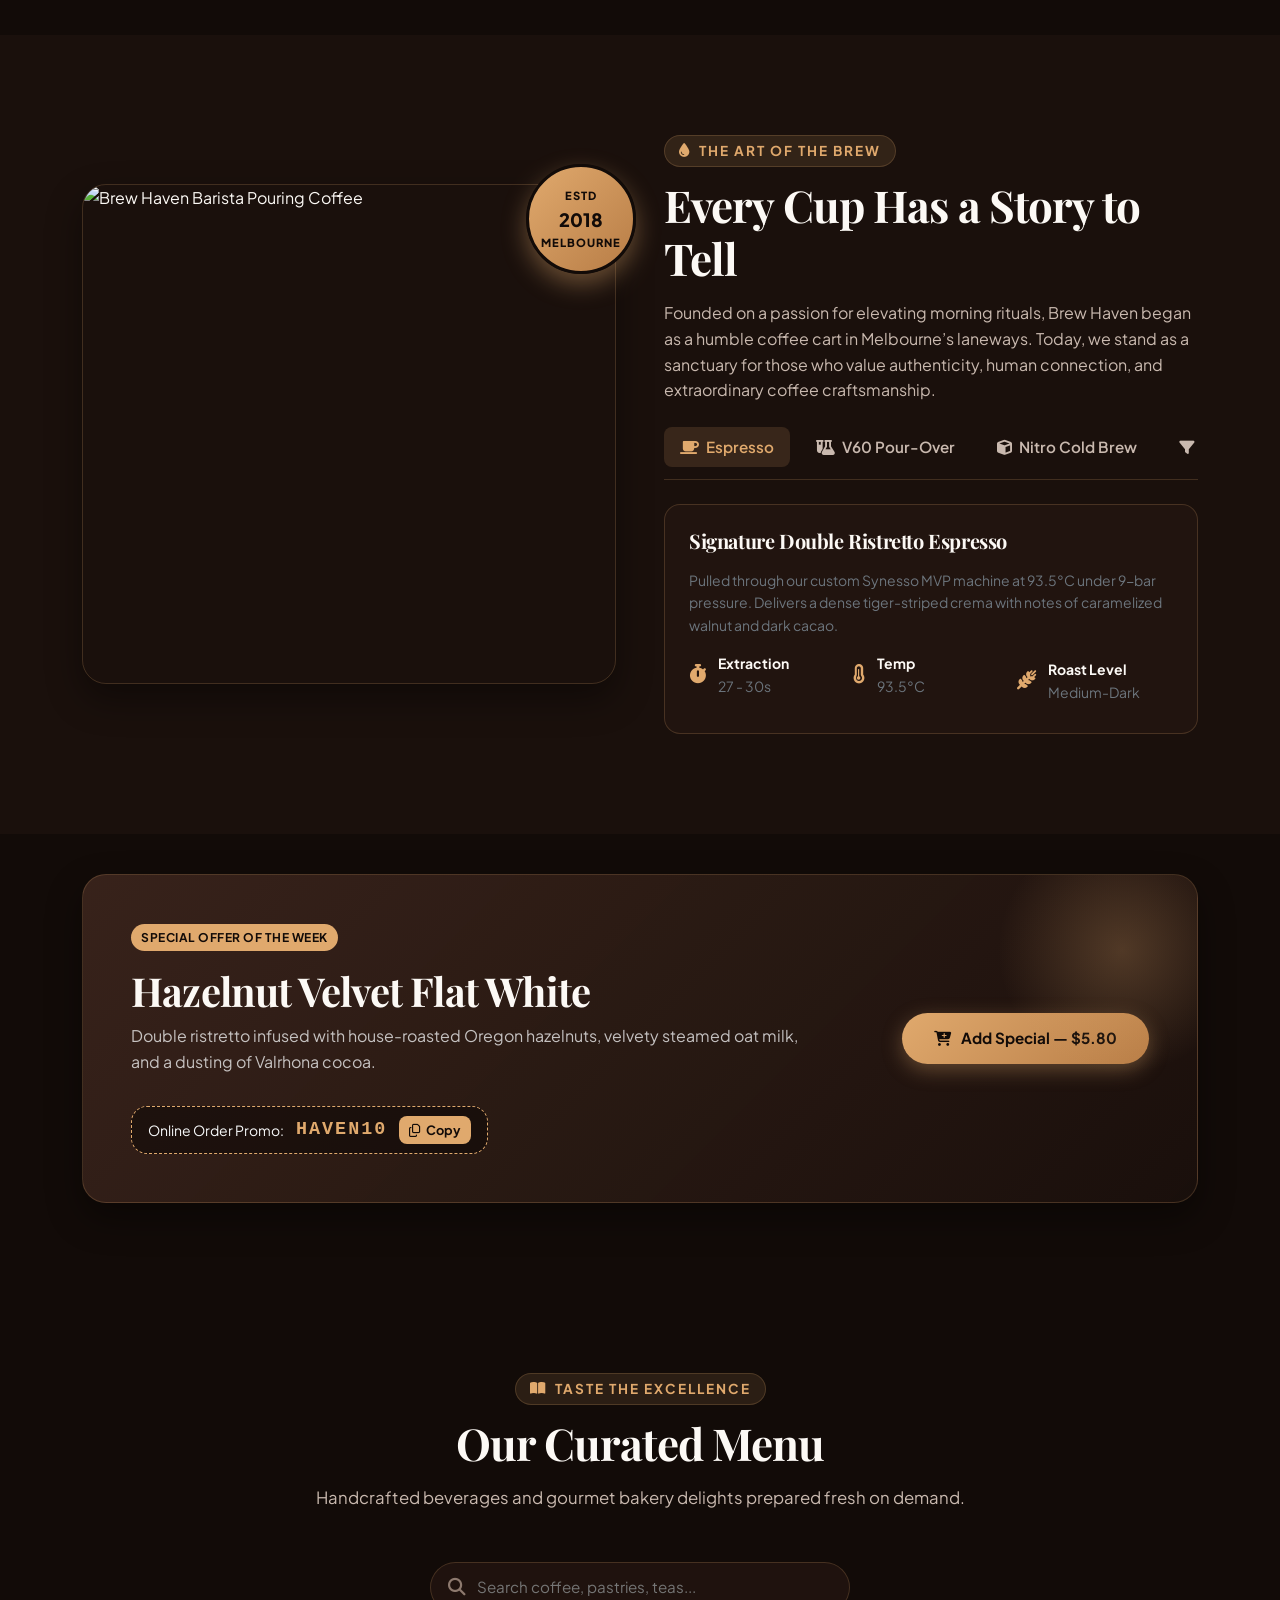
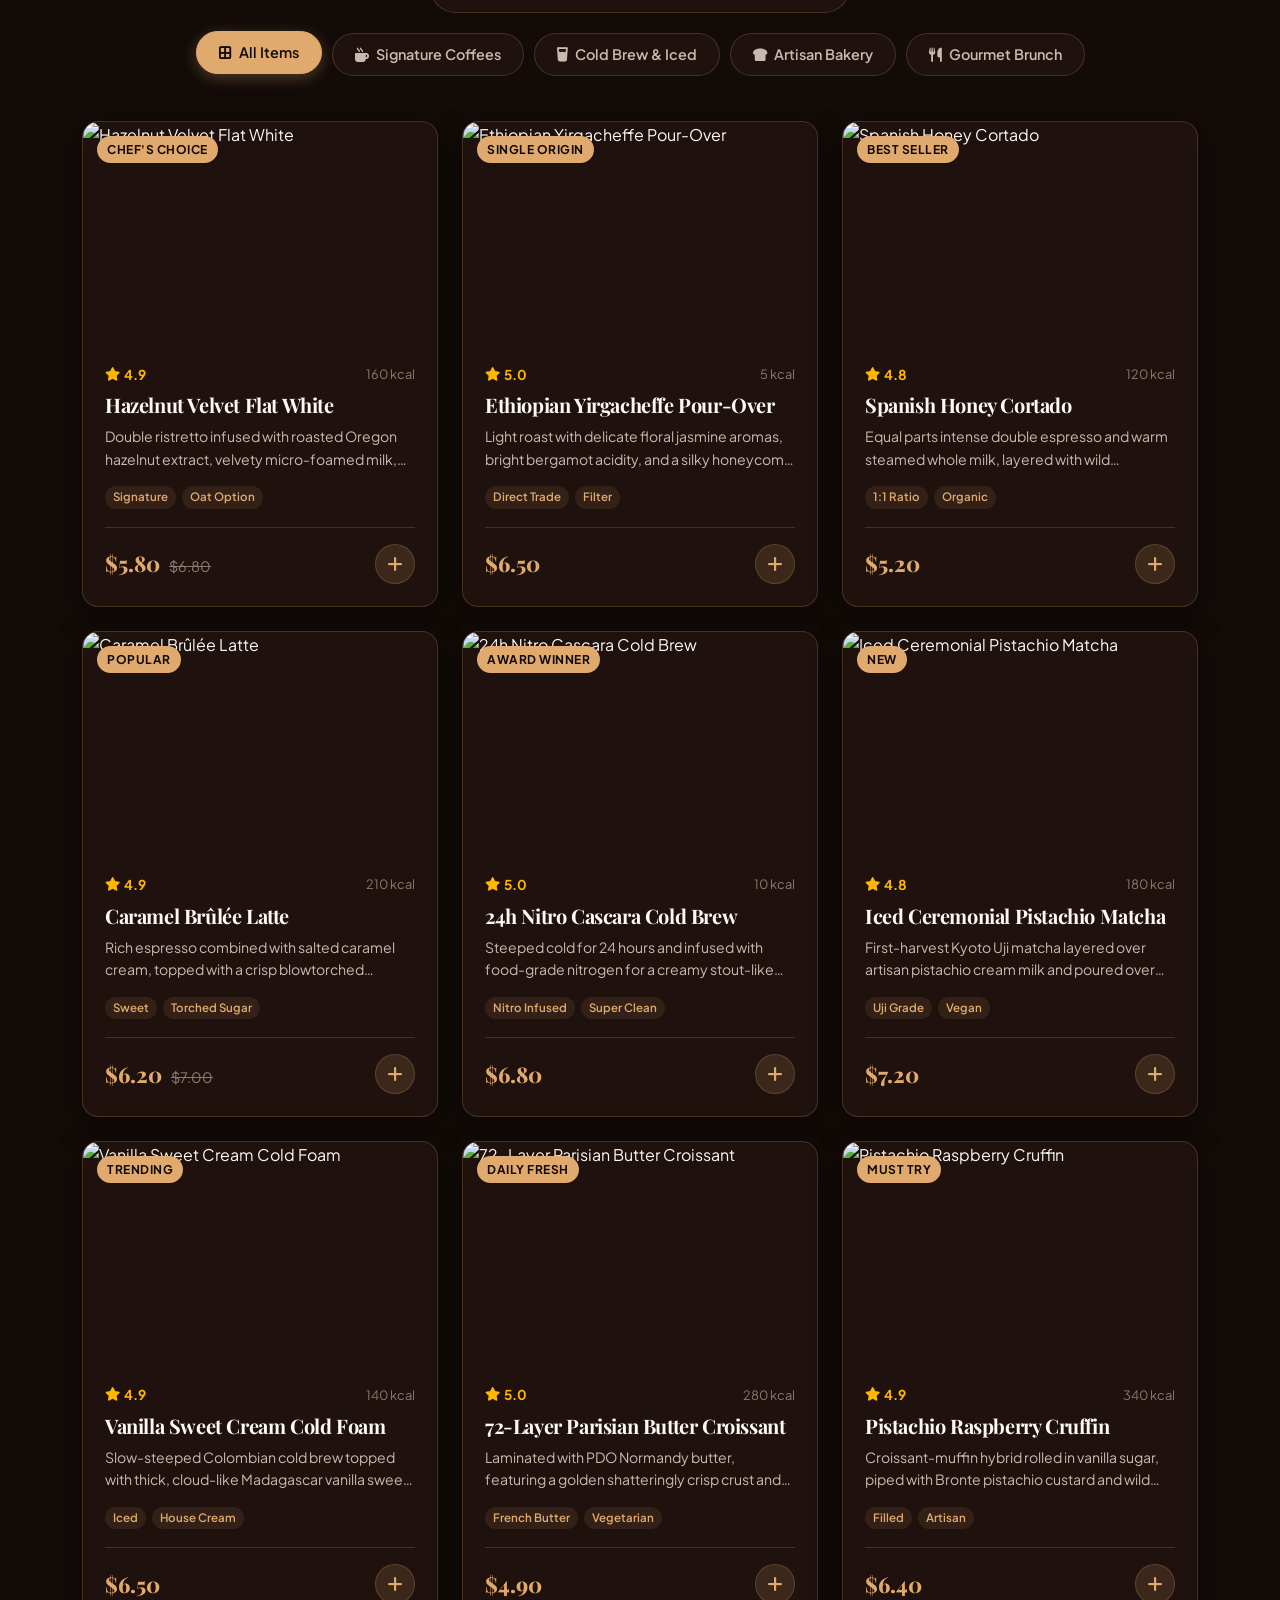
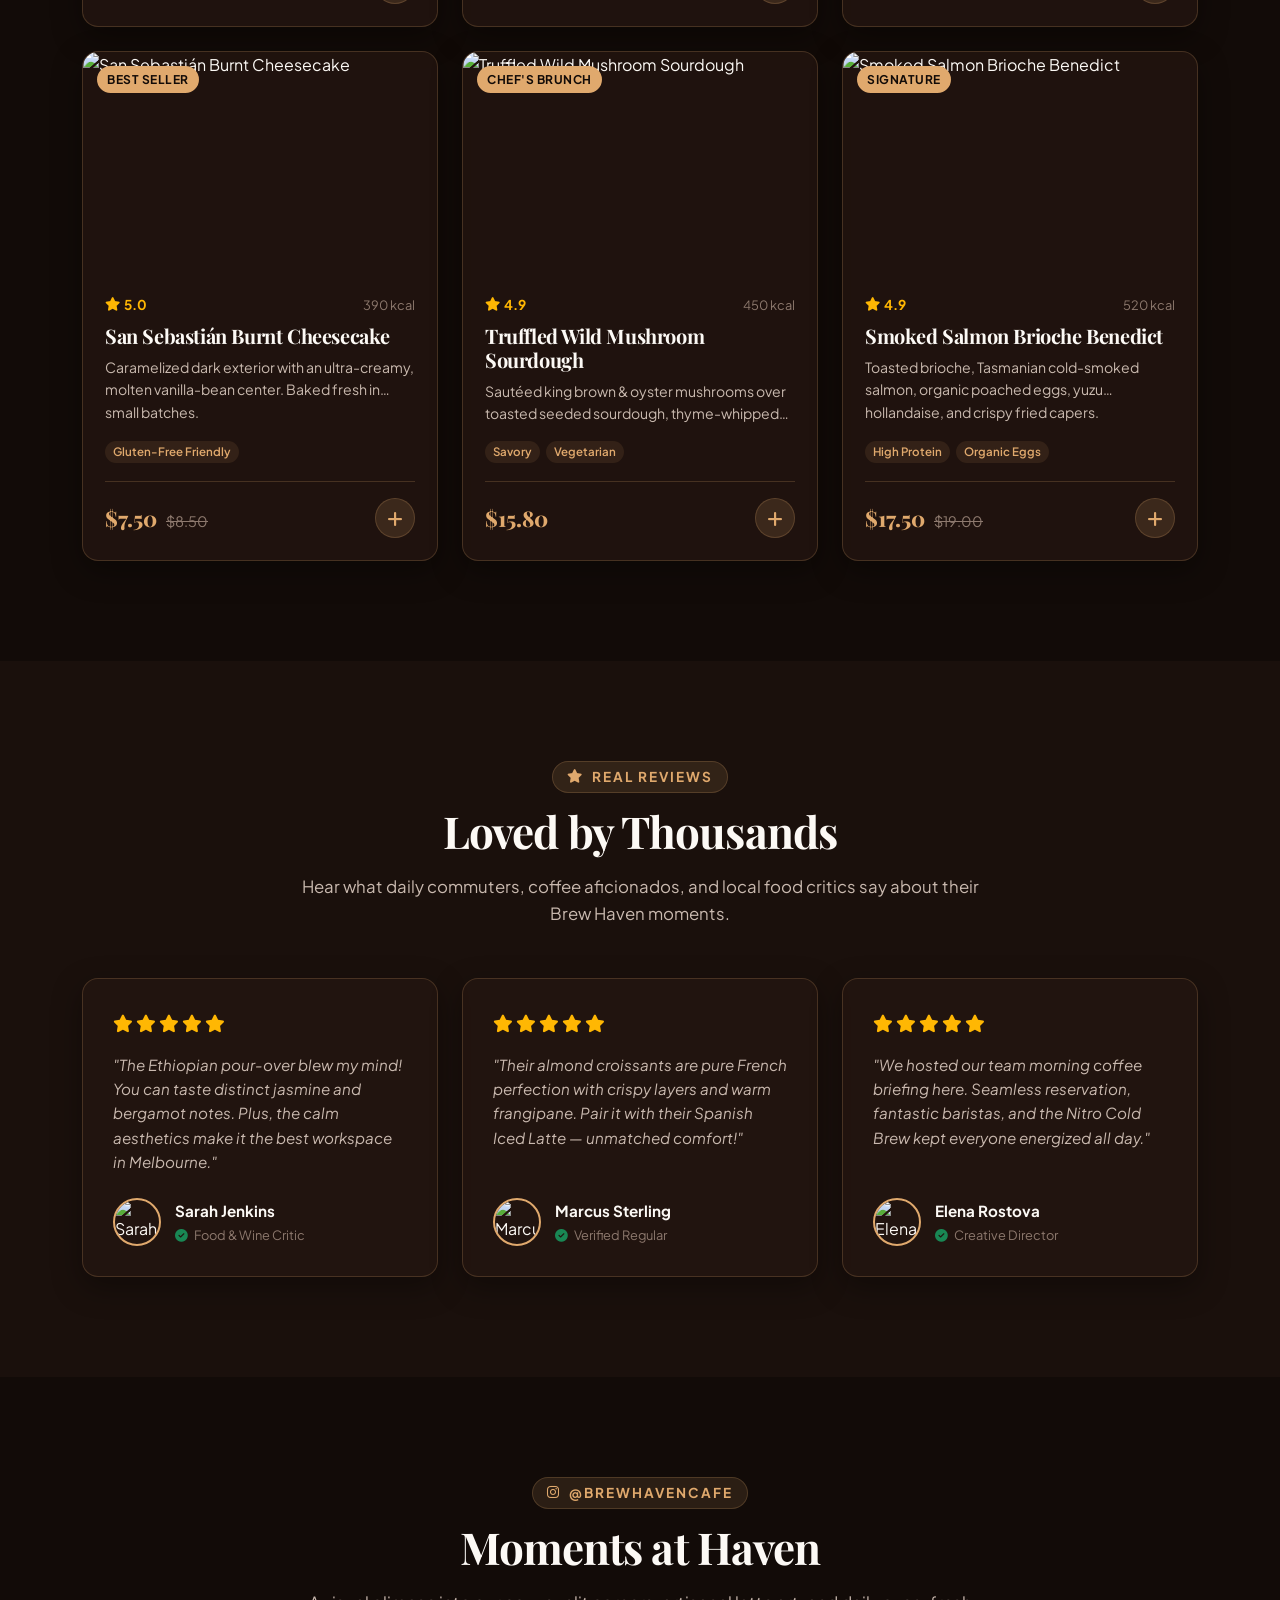
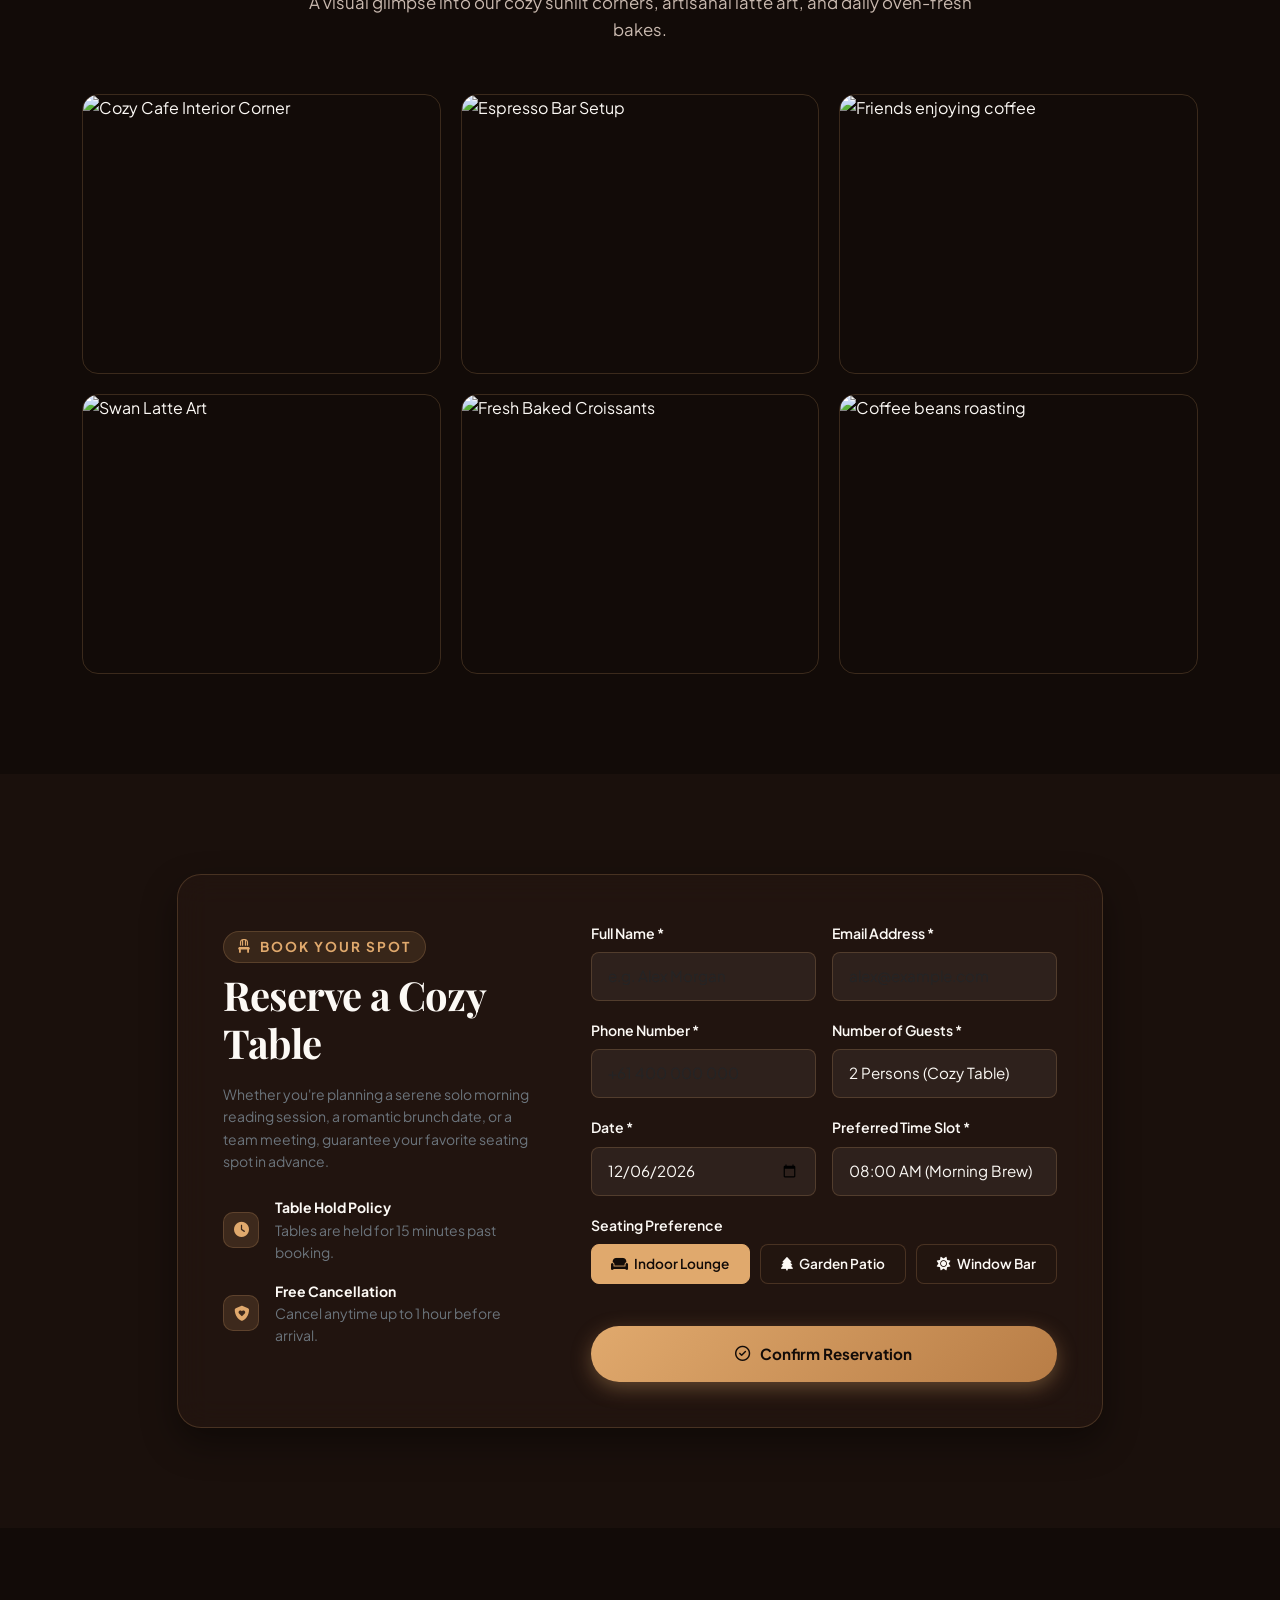
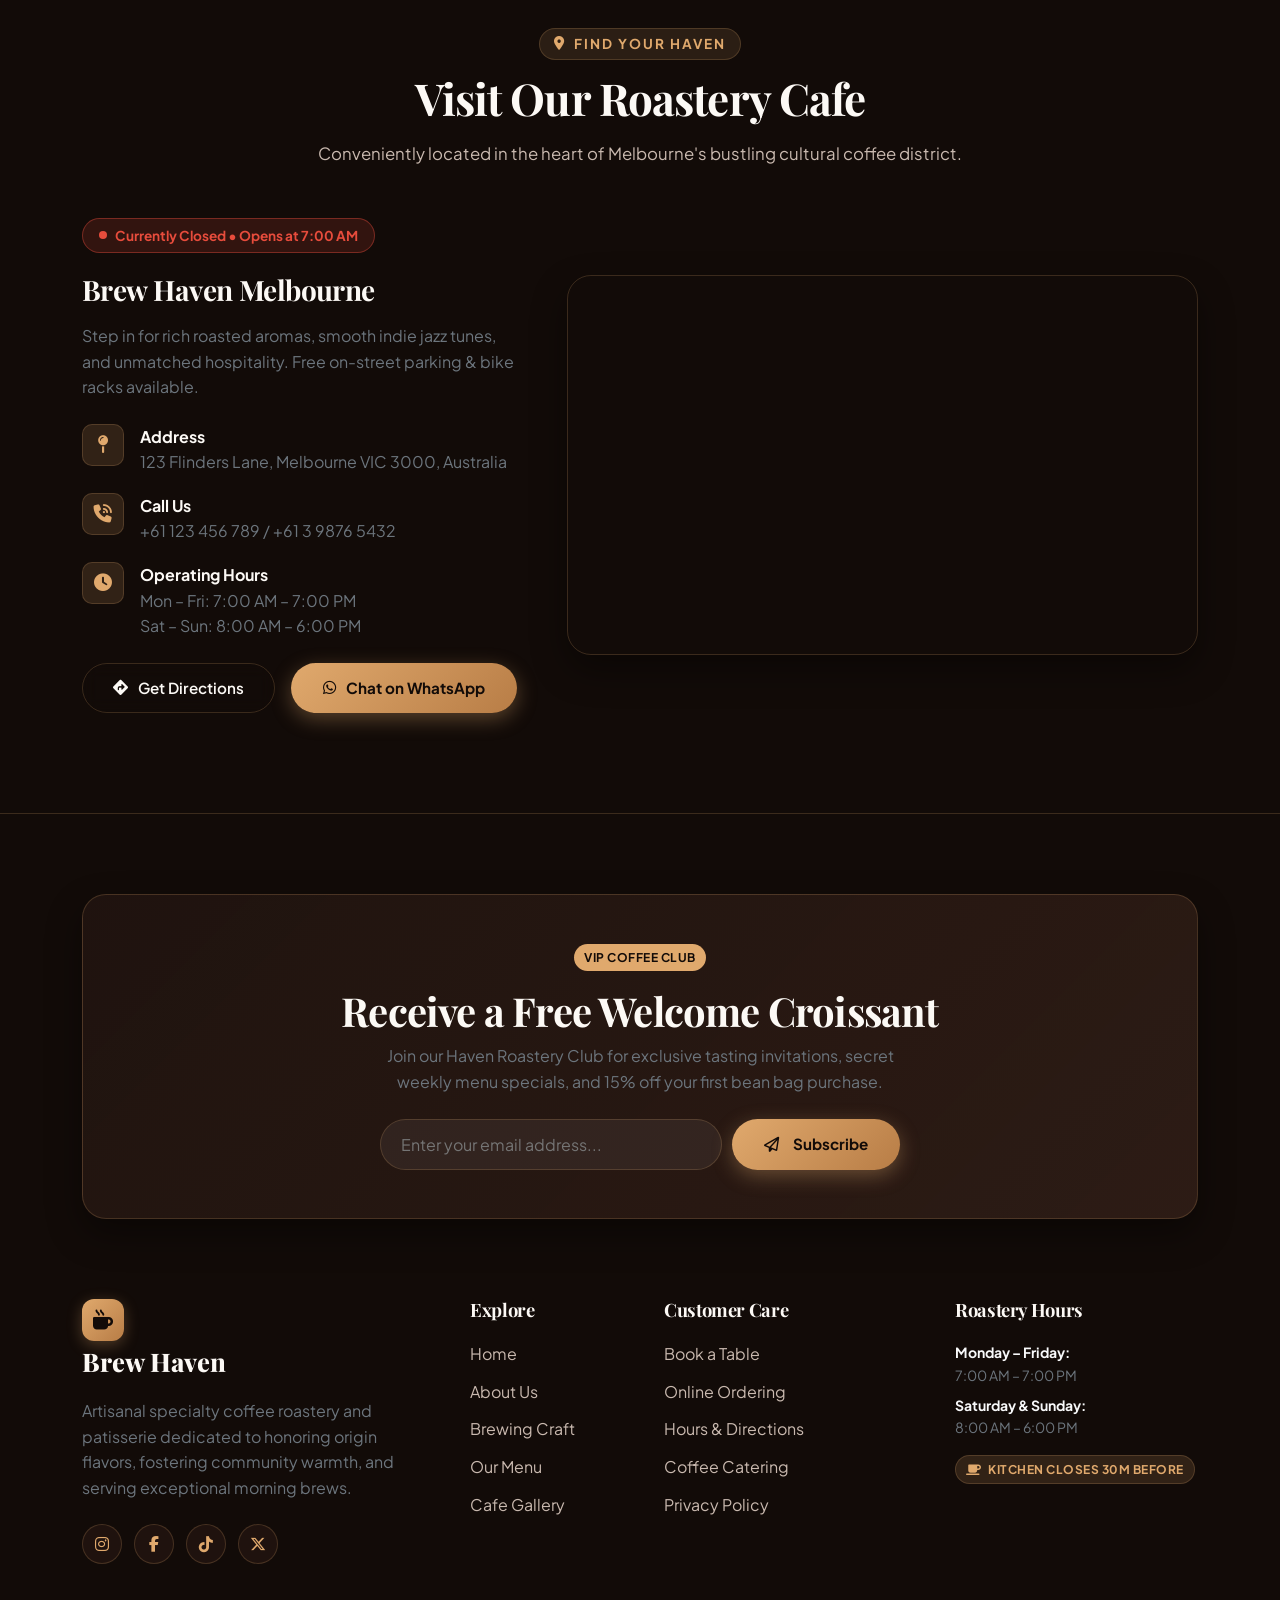
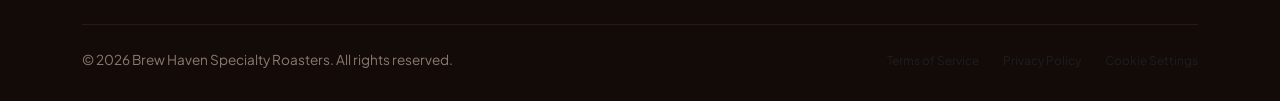
==== commit e818a395: "Implement wallet, payments, reservations and checkout updates" ====
--- a/index.html
+++ b/index.html
@@ -22,6 +22,8 @@
 
   <!-- Custom Luxury Stylesheet -->
   <link rel="stylesheet" href="css/style.css">
+  <!-- Stripe.js v3 Gateway -->
+  <script src="https://js.stripe.com/v3/"></script>
 </head>
 
 <body>
@@ -45,10 +47,17 @@
           <i class="fa-solid fa-moon" id="themeIcon"></i>
         </button>
 
+        <!-- Haven Wallet Trigger Button -->
+        <button id="openWalletBtn" class="cart-toggle-btn me-1" aria-label="Haven Wallet" title="Haven Digital Wallet">
+          <i class="fa-solid fa-wallet text-warning"></i>
+          <span class="d-none d-sm-inline">Wallet</span>
+          <span class="badge bg-warning text-dark ms-1 d-none d-md-inline" id="navWalletPill">$50</span>
+        </button>
+
         <!-- Live Orders Trigger Button -->
-        <button id="openOrdersBtn" class="cart-toggle-btn me-1" aria-label="View Live Orders" title="Database Live Orders">
+        <button id="openOrdersBtn" class="cart-toggle-btn me-1" aria-label="View Live Orders & Bookings" title="Database Live Orders & Bookings">
           <i class="fa-solid fa-receipt"></i>
-          <span class="d-none d-sm-inline">Orders</span>
+          <span class="d-none d-sm-inline">Orders &amp; Bookings</span>
         </button>
 
         <!-- Cart Trigger Button -->
@@ -945,18 +954,23 @@
   </div>
 
   <!-- =========================================================================
-       CHECKOUT MODAL
+       CHECKOUT & TABLE BOOKING MODAL
        ========================================================================= -->
   <div class="modal fade" id="checkoutModal" tabindex="-1" aria-labelledby="checkoutModalTitle" aria-hidden="true">
-    <div class="modal-dialog modal-dialog-centered modal-lg">
+    <div class="modal-dialog modal-dialog-centered modal-lg modal-dialog-scrollable">
       <div class="modal-content">
-        <div class="modal-header">
-          <h5 class="modal-title font-serif fw-bold" id="checkoutModalTitle">Complete Your Order</h5>
+        <div class="modal-header border-bottom border-secondary pb-3">
+          <div>
+            <span class="badge-tag badge-gold mb-1 d-inline-block">
+              <i class="fa-solid fa-shield-halved me-1"></i> Secure Checkout &amp; Booking
+            </span>
+            <h4 class="modal-title font-serif fw-bold" id="checkoutModalTitle">Complete Your Cafe Order &amp; Booking</h4>
+          </div>
           <button type="button" class="btn-close btn-close-modal" data-bs-dismiss="modal" aria-label="Close"></button>
         </div>
         <div class="modal-body p-4">
           <!-- Itemized order review preview -->
-          <div class="mb-3">
+          <div class="mb-4 p-3 rounded border" style="background: var(--bg-card); border-color: var(--border-color) !important;">
             <div class="d-flex justify-content-between align-items-center mb-2">
               <span class="small text-secondary fw-bold text-uppercase" style="letter-spacing: 0.5px;">Order Summary</span>
               <span class="badge-tag badge-gold" id="checkoutDiningBadge">Takeaway</span>
@@ -967,66 +981,290 @@
           </div>
 
           <form id="checkoutForm">
-            <div class="row g-3">
+            <!-- 1. GUEST DETAILS -->
+            <div class="checkout-step-title mb-3">
+              <span class="step-num">1</span>
+              <div>
+                <h6 class="mb-0 fw-bold">Guest &amp; Contact Information</h6>
+                <small class="text-secondary">Used for order tracking, table reservation &amp; digital wallet lookup</small>
+              </div>
+            </div>
+
+            <div class="row g-3 mb-4">
               <div class="col-md-6">
                 <label class="form-label">Full Name *</label>
-                <input type="text" class="form-control" id="orderCustName" placeholder="Your Name" required>
+                <div class="input-icon-wrap">
+                  <i class="fa-regular fa-user"></i>
+                  <input type="text" class="form-control" id="orderCustName" placeholder="e.g. Elena Rostova" required>
+                </div>
               </div>
               <div class="col-md-6">
-                <label class="form-label">Phone / WhatsApp *</label>
-                <input type="tel" class="form-control" id="orderCustPhone" placeholder="+61 400 000 000" required>
+                <label class="form-label">Phone / WhatsApp * <span class="text-muted small">(Auto-loads Wallet)</span></label>
+                <div class="input-icon-wrap">
+                  <i class="fa-solid fa-phone"></i>
+                  <input type="tel" class="form-control" id="orderCustPhone" placeholder="+61 400 123 456" required>
+                </div>
               </div>
               <div class="col-12">
                 <label class="form-label">Email Address (Optional for e-Receipt)</label>
-                <input type="email" class="form-control" id="orderCustEmail" placeholder="e.g. yourname@example.com">
-              </div>
-
-              <!-- Dining dynamic field -->
-              <div class="col-12" id="checkoutDiningFieldWrap">
-                <label class="form-label" id="checkoutDiningLabel">Pickup Time Slot</label>
-                <select class="form-select" id="orderPickupTime">
-                  <option value="ASAP (15-20 mins)">ASAP (15-20 mins)</option>
-                  <option value="In 30 minutes">In 30 minutes</option>
-                  <option value="In 45 minutes">In 45 minutes</option>
-                  <option value="In 1 hour">In 1 hour</option>
-                </select>
-                <input type="text" class="form-control d-none" id="orderTableNumber" placeholder="e.g. Table #12 or Indoor Lounge">
-              </div>
-
-              <div class="col-12">
-                <label class="form-label">Special Requests / Barista Notes</label>
-                <input type="text" class="form-control" id="orderNotesInput" placeholder="e.g. Extra hot, napkins, paper cup...">
-              </div>
-
-              <div class="col-12">
-                <label class="form-label">Payment Method</label>
-                <div class="custom-radio-group">
-                  <div class="custom-radio-btn">
-                    <input type="radio" name="payOption" id="payCounter" value="Pay at Pickup Counter" checked>
-                    <label for="payCounter"><i class="fa-solid fa-shop me-1"></i> Pay at Counter</label>
+                <div class="input-icon-wrap">
+                  <i class="fa-regular fa-envelope"></i>
+                  <input type="email" class="form-control" id="orderCustEmail" placeholder="elena@example.com">
+                </div>
+              </div>
+            </div>
+
+            <!-- 2. DINING & TABLE BOOKING FLOW -->
+            <div class="checkout-step-title mb-3">
+              <span class="step-num">2</span>
+              <div>
+                <h6 class="mb-0 fw-bold">Dining Mode &amp; Table Booking</h6>
+                <small class="text-secondary">Pickup at counter or guarantee a reserved table with your pre-order</small>
+              </div>
+            </div>
+
+            <div class="dining-selector-grid mb-3">
+              <div class="dining-pill-card active" id="pillTakeaway" role="button">
+                <i class="fa-solid fa-bag-shopping fs-4 mb-1"></i>
+                <div class="fw-bold">Takeaway / Counter</div>
+                <small class="text-secondary">Quick pickup counter</small>
+              </div>
+              <div class="dining-pill-card" id="pillDineIn" role="button">
+                <i class="fa-solid fa-chair fs-4 mb-1"></i>
+                <div class="fw-bold">Reserve Table (Dine-In)</div>
+                <small class="text-secondary">Table hold + food pre-ordered</small>
+              </div>
+            </div>
+
+            <!-- Takeaway Pickup Time Slot -->
+            <div id="takeawaySlotWrapper" class="mb-3">
+              <label class="form-label">Pickup Time Slot</label>
+              <select class="form-select" id="orderPickupTime">
+                <option value="ASAP (15-20 mins)">ASAP (15-20 mins) — Fresh Brew</option>
+                <option value="In 30 minutes">In 30 minutes</option>
+                <option value="In 45 minutes">In 45 minutes</option>
+                <option value="In 1 hour">In 1 hour</option>
+              </select>
+            </div>
+
+            <!-- Dine-In Table Booking Form (Collapsible/Dynamic) -->
+            <div id="dineInFieldsWrapper" class="p-3 mb-3 rounded border d-none" style="background: rgba(224, 169, 109, 0.05); border-color: var(--border-color) !important;">
+              <div class="d-flex align-items-center gap-2 mb-2">
+                <i class="fa-solid fa-calendar-check text-warning"></i>
+                <span class="fw-bold small text-warning text-uppercase">Table Reservation Details</span>
+              </div>
+              <div class="row g-2">
+                <div class="col-sm-4">
+                  <label class="form-label small">Party Size *</label>
+                  <select class="form-select form-select-sm" id="bookingGuests">
+                    <option value="1">1 Person (Solo Work)</option>
+                    <option value="2" selected>2 Persons (Cozy Table)</option>
+                    <option value="3">3 - 4 Persons</option>
+                    <option value="6">5 - 8 Persons (Group Booth)</option>
+                    <option value="10">8+ Persons (Event Booking)</option>
+                  </select>
+                </div>
+                <div class="col-sm-4">
+                  <label class="form-label small">Reservation Date *</label>
+                  <input type="date" class="form-control form-control-sm" id="bookingDate">
+                </div>
+                <div class="col-sm-4">
+                  <label class="form-label small">Time Slot *</label>
+                  <select class="form-select form-select-sm" id="bookingTime">
+                    <option value="08:00 AM">08:00 AM (Morning Brew)</option>
+                    <option value="10:00 AM" selected>10:00 AM (Brunch Time)</option>
+                    <option value="12:30 PM">12:30 PM (Lunch Break)</option>
+                    <option value="03:00 PM">03:00 PM (Afternoon Tea)</option>
+                    <option value="05:30 PM">05:30 PM (Sunset Chill)</option>
+                  </select>
+                </div>
+                <div class="col-12 mt-2">
+                  <label class="form-label small">Seating Preference</label>
+                  <select class="form-select form-select-sm" id="bookingZone">
+                    <option value="Indoor Lounge" selected>Indoor Lounge (Cozy &amp; Warm Ambiance)</option>
+                    <option value="Garden Patio">Garden Patio (Fresh Air &amp; Greenery)</option>
+                    <option value="Window Bar">Window Bar (Street View &amp; Natural Light)</option>
+                  </select>
+                </div>
+              </div>
+            </div>
+
+            <div class="mb-4">
+              <label class="form-label">Special Requests / Barista Notes</label>
+              <input type="text" class="form-control" id="orderNotesInput" placeholder="e.g. Extra hot milk, sugar on side, quiet table corner...">
+            </div>
+
+            <!-- 3. PAYMENT METHOD SELECTION -->
+            <div class="checkout-step-title mb-3">
+              <span class="step-num">3</span>
+              <div>
+                <h6 class="mb-0 fw-bold">Select Payment &amp; Confirmation Method</h6>
+                <small class="text-secondary">3 flexible payment options supported</small>
+              </div>
+            </div>
+
+            <!-- 3 Payment Option Cards -->
+            <div class="payment-cards-grid mb-3">
+              <!-- Option 1: At Counter -->
+              <div class="payment-method-card active" data-method="Pay at Counter" id="methodCounterCard">
+                <div class="d-flex align-items-center justify-content-between mb-1">
+                  <div class="d-flex align-items-center gap-2">
+                    <div class="pay-icon"><i class="fa-solid fa-shop"></i></div>
+                    <div>
+                      <div class="fw-bold">1. At Counter</div>
+                      <small class="text-secondary">Serve &amp; Pay at Counter</small>
+                    </div>
                   </div>
-                  <div class="custom-radio-btn">
-                    <input type="radio" name="payOption" id="payApple" value="Apple / Google Pay">
-                    <label for="payApple"><i class="fa-brands fa-apple me-1"></i> Digital Wallet</label>
+                  <span class="badge bg-secondary-subtle text-light border border-secondary small">Pay Later</span>
+                </div>
+                <p class="pay-desc mb-0">
+                  Take order &amp; create booking now as <strong>Pending</strong>. Confirmed when barista serves order and takes payment at counter.
+                </p>
+              </div>
+
+              <!-- Option 2: Haven Wallet -->
+              <div class="payment-method-card" data-method="Haven Wallet" id="methodWalletCard">
+                <div class="d-flex align-items-center justify-content-between mb-1">
+                  <div class="d-flex align-items-center gap-2">
+                    <div class="pay-icon"><i class="fa-solid fa-wallet text-warning"></i></div>
+                    <div>
+                      <div class="fw-bold">2. Haven Wallet</div>
+                      <small class="text-secondary">In-App Digital Balance</small>
+                    </div>
                   </div>
-                  <div class="custom-radio-btn">
-                    <input type="radio" name="payOption" id="payCard" value="Credit Card">
-                    <label for="payCard"><i class="fa-solid fa-credit-card me-1"></i> Card</label>
+                  <span class="badge bg-warning-subtle text-warning border border-warning fw-bold" id="checkoutWalletBadge">
+                    Balance: <span id="checkoutWalletBalText">$25.00</span>
+                  </span>
+                </div>
+                <p class="pay-desc mb-0">
+                  Instant 1-click confirmation deducted directly from your customer wallet balance. 0 transaction fees.
+                </p>
+              </div>
+
+              <!-- Option 3: Card Payment Gateway -->
+              <div class="payment-method-card" data-method="Credit Card" id="methodCardCard">
+                <div class="d-flex align-items-center justify-content-between mb-1">
+                  <div class="d-flex align-items-center gap-2">
+                    <div class="pay-icon"><i class="fa-solid fa-credit-card text-info"></i></div>
+                    <div>
+                      <div class="fw-bold">3. Card Payment</div>
+                      <small class="text-secondary">Integrated Payment Gateway</small>
+                    </div>
                   </div>
-                </div>
-              </div>
-            </div>
-
+                  <span class="badge bg-info-subtle text-info border border-info small">
+                    <i class="fa-solid fa-lock me-1"></i>256-Bit SSL
+                  </span>
+                </div>
+                <p class="pay-desc mb-0">
+                  Pay securely with Visa, MasterCard, or Amex via payment gateway with instant transaction verification.
+                </p>
+              </div>
+            </div>
+
+            <!-- Dynamic Sub-Panel for Option 2: Haven Wallet Details & Top-up -->
+            <div id="walletDetailsPanel" class="p-3 mb-3 rounded border d-none" style="background: var(--bg-card); border-color: var(--border-color) !important;">
+              <div class="d-flex justify-content-between align-items-center mb-2">
+                <div class="d-flex align-items-center gap-2">
+                  <i class="fa-solid fa-coins text-warning fs-4"></i>
+                  <div>
+                    <span class="small text-secondary fw-semibold">Available Wallet Credit:</span>
+                    <h5 class="mb-0 fw-bold text-warning" id="panelWalletBalDisplay">$25.00</h5>
+                  </div>
+                </div>
+                <button type="button" class="btn btn-sm btn-outline-warning" id="refreshWalletBtn" title="Refresh Wallet">
+                  <i class="fa-solid fa-rotate"></i> Refresh
+                </button>
+              </div>
+
+              <div id="walletInsufficientWarning" class="alert alert-warning py-2 px-3 small d-none mb-2">
+                <i class="fa-solid fa-triangle-exclamation me-1"></i>
+                <strong>Insufficient Balance:</strong> Top up with 1-click below to complete booking:
+              </div>
+
+              <div class="d-flex align-items-center gap-2 flex-wrap">
+                <span class="small text-secondary fw-semibold">Instant Top-Up:</span>
+                <button type="button" class="btn-topup-pill" data-amount="10">+$10</button>
+                <button type="button" class="btn-topup-pill" data-amount="25">+$25</button>
+                <button type="button" class="btn-topup-pill" data-amount="50">+$50</button>
+                <button type="button" class="btn-topup-pill" data-amount="100">+$100</button>
+                <span id="topupSpinner" class="spinner-border spinner-border-sm text-warning d-none"></span>
+              </div>
+            </div>
+
+            <!-- Dynamic Sub-Panel for Option 3: Card Gateway Form -->
+            <div id="cardGatewayPanel" class="p-3 mb-3 rounded border d-none" style="background: var(--bg-card); border-color: var(--border-color) !important;">
+              <div class="d-flex justify-content-between align-items-center mb-3">
+                <span class="small fw-bold text-uppercase text-secondary" style="letter-spacing: 0.5px;">
+                  <i class="fa-brands fa-stripe text-info me-1 fs-5"></i> Stripe Payment Gateway <span class="badge bg-primary-subtle text-primary border border-primary ms-1" style="font-size: 0.65rem;">Verified</span>
+                </span>
+                <button type="button" class="btn btn-sm btn-outline-warning" id="fillDemoCardBtn">
+                  <i class="fa-solid fa-bolt me-1"></i> Auto-Fill Test Card
+                </button>
+              </div>
+
+              <!-- Sleek Card Visual Preview -->
+              <div class="luxury-credit-card mb-3">
+                <div class="d-flex justify-content-between align-items-center mb-3">
+                  <i class="fa-solid fa-microchip fs-3 text-warning"></i>
+                  <span id="cardBrandLogo" class="fs-4 text-light"><i class="fa-brands fa-cc-visa"></i></span>
+                </div>
+                <div class="card-number-display mb-2" id="cardNumPreview">•••• •••• •••• 4242</div>
+                <div class="d-flex justify-content-between align-items-end text-uppercase small">
+                  <div>
+                    <div class="text-muted" style="font-size: 0.7rem;">Card Holder</div>
+                    <div class="fw-bold" id="cardHolderPreview">VALUED GUEST</div>
+                  </div>
+                  <div>
+                    <div class="text-muted" style="font-size: 0.7rem;">Expires</div>
+                    <div class="fw-bold" id="cardExpiryPreview">12/28</div>
+                  </div>
+                </div>
+              </div>
+
+              <div class="row g-2">
+                <div class="col-md-6">
+                  <label class="form-label small">Cardholder Name *</label>
+                  <input type="text" class="form-control form-control-sm" id="cardHolderInput" placeholder="Name on Card">
+                </div>
+                <div class="col-md-6">
+                  <label class="form-label small">Card Number *</label>
+                  <input type="text" class="form-control form-control-sm" id="cardNumInput" placeholder="4242 4242 4242 4242" maxlength="19">
+                </div>
+                <div class="col-4">
+                  <label class="form-label small">Expires (MM/YY) *</label>
+                  <input type="text" class="form-control form-control-sm" id="cardExpiryInput" placeholder="12/28" maxlength="5">
+                </div>
+                <div class="col-4">
+                  <label class="form-label small">CVC / CVV *</label>
+                  <input type="password" class="form-control form-control-sm" id="cardCvcInput" placeholder="123" maxlength="4">
+                </div>
+                <div class="col-4">
+                  <label class="form-label small">Postal / ZIP</label>
+                  <input type="text" class="form-control form-control-sm" id="cardZipInput" placeholder="3000">
+                </div>
+                <div class="col-12 mt-2">
+                  <div class="small text-muted d-flex align-items-center gap-1">
+                    <i class="fa-solid fa-lock text-success"></i>
+                    <span>256-bit SSL encrypted &amp; powered by Stripe. Test card: <code>4242 4242 4242 4242</code></span>
+                  </div>
+                  <div id="stripePaymentAlert" class="alert alert-danger py-1 px-2 small d-none mt-2"></div>
+                </div>
+              </div>
+            </div>
+
+            <!-- Price Breakdown Summary -->
             <div class="p-3 my-3 rounded border" style="background: var(--bg-card); border-color: var(--border-color) !important;">
               <div class="d-flex justify-content-between align-items-center mb-1">
                 <span class="text-secondary small">Total Payable:</span>
-                <span class="fw-bold text-warning font-serif fs-5" id="checkoutOrderTotal">$0.00</span>
-              </div>
-              <small class="text-muted d-block"><i class="fa-solid fa-clock me-1"></i> Freshly prepared by our baristas upon order placement.</small>
+                <span class="fw-bold text-warning font-serif fs-4" id="checkoutOrderTotal">$0.00</span>
+              </div>
+              <small class="text-muted d-block" id="checkoutPaymentNote">
+                <i class="fa-solid fa-info-circle me-1"></i> Option 1 selected: Pay at Counter. Status is Pending; confirmed when served by barista.
+              </small>
             </div>
 
             <button type="submit" class="btn-luxury-gold w-100 py-3" id="submitOrderBtn">
-              <i class="fa-solid fa-circle-check me-1"></i> Confirm & Place Order
+              <i class="fa-solid fa-circle-check me-1"></i> <span id="submitOrderBtnText">Confirm &amp; Place Order (At Counter)</span>
             </button>
           </form>
         </div>
@@ -1054,9 +1292,18 @@
           <button type="button" class="btn-luxury-gold px-4" data-bs-dismiss="modal">
             Awesome, Got It!
           </button>
-        </div>
-      </div>
-    </div>
+          <div class="mt-2">
+            <button type="button" class="btn btn-sm btn-outline-warning px-3" id="viewInDashboardBtn">
+              <i class="fa-solid fa-receipt me-1"></i> View in Live Orders &amp; Bookings Dashboard
+            </button>
+          </div>
+          <button type="button" class="d-none" data-bs-dismiss="modal">
+          </button>
+        </div>
+      </div>
+    </div>
+  </div>
+
   <!-- =========================================================================
        LIVE ORDERS DASHBOARD MODAL (Database View)
        ========================================================================= -->
@@ -1069,7 +1316,7 @@
               <i class="fa-solid fa-database me-1"></i> SQLite Database Persisted
             </span>
             <h4 class="modal-title font-serif fw-bold text-light mb-0" id="liveOrdersModalLabel">
-              Recent Cafe Orders &amp; Customer Records
+              Live Cafe Orders &amp; Table Bookings Dashboard
             </h4>
           </div>
           <div class="d-flex align-items-center gap-2">
@@ -1083,10 +1330,48 @@
         <div class="modal-body p-4">
           <div class="d-flex flex-wrap justify-content-between align-items-center gap-2 mb-3">
             <p class="text-secondary small mb-0">
-              Live orders stored in backend <code>CafeHaven.db</code>. Baristas can track order status, item lists, and customer profiles in real time.
+              Live orders &amp; table bookings stored in backend <code>CafeHaven.db</code>. Baristas can track payment methods (Counter, Wallet, Card Gateway) and confirm counter orders when served.
             </p>
             <div class="small text-muted">
               API Status: <span class="badge bg-success-subtle text-success border border-success" id="apiStatusBadge">Connected (ASP.NET Core 9)</span>
+            </div>
+          </div>
+
+          <!-- Nav Pills for Orders vs Bookings -->
+          <ul class="nav nav-pills mb-3 border-bottom border-secondary pb-2" id="ordersBookingsTab" role="tablist">
+            <li class="nav-item" role="presentation">
+              <button class="nav-link active fw-bold px-3 py-2 text-warning" id="tabOrdersBtn" data-bs-toggle="pill" data-bs-target="#tabOrdersPane" type="button" role="tab">
+                <i class="fa-solid fa-mug-hot me-2"></i>Cafe Orders (<span id="ordersCountBadge">0</span>)
+              </button>
+            </li>
+            <li class="nav-item" role="presentation">
+              <button class="nav-link fw-bold px-3 py-2 text-secondary" id="tabBookingsBtn" data-bs-toggle="pill" data-bs-target="#tabBookingsPane" type="button" role="tab">
+                <i class="fa-solid fa-chair me-2"></i>Table Bookings &amp; Reservations (<span id="bookingsCountBadge">0</span>)
+              </button>
+            </li>
+          </ul>
+
+          <div class="tab-content" id="ordersBookingsTabContent">
+            <!-- TAB 1: CAFE ORDERS -->
+            <div class="tab-pane fade show active" id="tabOrdersPane" role="tabpanel">
+
+          <!-- Nav Pills for Orders vs Bookings -->
+          <ul class="nav nav-pills mb-3 border-bottom border-secondary pb-2" id="ordersBookingsTab" role="tablist">
+            <li class="nav-item" role="presentation">
+              <button class="nav-link active fw-bold px-3 py-2 text-warning" id="tabOrdersBtn" data-bs-toggle="pill" data-bs-target="#tabOrdersPane" type="button" role="tab">
+                <i class="fa-solid fa-mug-hot me-2"></i>Cafe Orders (<span id="ordersCountBadge">0</span>)
+              </button>
+            </li>
+            <li class="nav-item" role="presentation">
+              <button class="nav-link fw-bold px-3 py-2 text-secondary" id="tabBookingsBtn" data-bs-toggle="pill" data-bs-target="#tabBookingsPane" type="button" role="tab">
+                <i class="fa-solid fa-chair me-2"></i>Table Bookings &amp; Reservations (<span id="bookingsCountBadge">0</span>)
+              </button>
+            </li>
+          </ul>
+
+          <div class="tab-content" id="ordersBookingsTabContent">
+            <!-- TAB 1: CAFE ORDERS -->
+            <div class="tab-pane fade show active" id="tabOrdersPane" role="tabpanel">
             </div>
           </div>
 
@@ -1109,12 +1394,13 @@
                 <tr class="text-warning border-bottom border-secondary small text-uppercase" style="letter-spacing: 0.5px;">
                   <th>Order Ref</th>
                   <th>Customer</th>
-                  <th>Dining</th>
-                  <th>Items Ordered</th>
+                  <th>Dining &amp; Booking</th>
+                  <th>Items</th>
                   <th>Total</th>
+                  <th>Payment</th>
                   <th>Status</th>
                   <th>Placed At</th>
-                  <th class="text-end">Update Status</th>
+                  <th class="text-end">Barista Action</th>
                 </tr>
               </thead>
               <tbody id="liveOrdersTbody">
@@ -1124,13 +1410,141 @@
           </div>
         </div>
 
+        <!-- TAB 2: TABLE RESERVATIONS -->
+        <div class="tab-pane fade" id="tabBookingsPane" role="tabpanel">
+          <div id="liveBookingsEmpty" class="text-center py-5 d-none">
+            <i class="fa-solid fa-calendar-xmark fs-1 text-muted mb-3 opacity-50"></i>
+            <h5 class="text-light">No table bookings placed yet</h5>
+            <p class="text-secondary small">Reserve a table using the booking form on the homepage to see reservations saved in SQLite here.</p>
+          </div>
+
+          <div class="table-responsive d-none" id="liveBookingsTableWrapper">
+            <table class="table table-dark table-hover align-middle mb-0" style="background: transparent;">
+              <thead>
+                <tr class="text-warning border-bottom border-secondary small text-uppercase" style="letter-spacing: 0.5px;">
+                  <th>Booking Ref</th>
+                  <th>Guest Name</th>
+                  <th>Contact Info</th>
+                  <th>Party Size</th>
+                  <th>Date &amp; Time</th>
+                  <th>Seating Zone</th>
+                  <th>Special Notes</th>
+                  <th>Payment</th>
+                  <th>Status</th>
+                  <th>Reserved On</th>
+                </tr>
+              </thead>
+              <tbody id="liveBookingsTbody">
+                <!-- Injected via JavaScript -->
+              </tbody>
+            </table>
+          </div>
+        </div>
+      </div>
+    </div>
+
         <div class="modal-footer border-top border-secondary px-4 py-3">
           <div class="d-flex justify-content-between align-items-center w-100 flex-wrap gap-2">
             <span class="text-muted small">
-              <i class="fa-solid fa-server me-1"></i> Endpoints: <code>GET /api/orders</code> &bull; <code>PATCH /api/orders/{id}/status</code> &bull; <code>/swagger</code>
+              <i class="fa-solid fa-server me-1"></i> Endpoints: <code>GET /api/orders</code> &bull; <code>GET /api/reservations</code> &bull; <code>POST /api/payments/create-intent (Stripe)</code> &bull; <code>/swagger</code>
             </span>
             <button type="button" class="btn btn-secondary px-4" data-bs-dismiss="modal">Close</button>
           </div>
+        </div>
+      </div>
+    </div>
+  </div>
+
+  <!-- =========================================================================
+       HAVEN DIGITAL WALLET MODAL
+       ========================================================================= -->
+  <div class="modal fade" id="walletModal" tabindex="-1" aria-labelledby="walletModalLabel" aria-hidden="true">
+    <div class="modal-dialog modal-dialog-centered modal-lg">
+      <div class="modal-content" style="background: var(--bg-secondary); border: 1px solid var(--border-color); border-radius: var(--radius-lg); box-shadow: var(--shadow-card);">
+        <div class="modal-header border-bottom border-secondary pb-3 px-4 pt-4">
+          <div>
+            <span class="badge-tag badge-gold mb-1 d-inline-block">
+              <i class="fa-solid fa-coins me-1"></i> Customer Rewards &amp; Balance
+            </span>
+            <h4 class="modal-title font-serif fw-bold text-light mb-0" id="walletModalLabel">
+              Haven Digital Coffee Wallet
+            </h4>
+          </div>
+          <button type="button" class="btn-close btn-close-modal" data-bs-dismiss="modal" aria-label="Close"></button>
+        </div>
+
+        <div class="modal-body p-4">
+          <!-- Lookup Customer by Phone -->
+          <div class="p-3 mb-4 rounded border" style="background: var(--bg-card); border-color: var(--border-color) !important;">
+            <label class="form-label small fw-bold text-uppercase" style="letter-spacing: 0.5px;">Customer Phone Number</label>
+            <div class="input-group">
+              <span class="input-group-text bg-dark border-secondary text-warning"><i class="fa-solid fa-phone"></i></span>
+              <input type="tel" class="form-control" id="walletPhoneLookup" placeholder="+61 400 123 456" value="+61 400 123 456">
+              <button class="btn btn-warning fw-bold" id="btnCheckWallet">
+                <i class="fa-solid fa-magnifying-glass me-1"></i> Check Balance
+              </button>
+            </div>
+            <small class="text-secondary mt-1 d-block">Enter your mobile number to view balance, load credits, or view order payments.</small>
+          </div>
+
+          <!-- Customer Wallet Balance Card -->
+          <div class="luxury-credit-card mb-4 text-light">
+            <div class="d-flex justify-content-between align-items-center mb-2">
+              <span class="badge-tag badge-gold">Haven Roastery VIP</span>
+              <span class="fs-4 text-warning"><i class="fa-solid fa-mug-hot"></i></span>
+            </div>
+            <div class="text-secondary small mb-1">CURRENT AVAILABLE BALANCE</div>
+            <h2 class="display-5 font-serif fw-bold text-warning mb-3" id="walletModalBalance">$50.00</h2>
+            <div class="d-flex justify-content-between align-items-end small text-uppercase">
+              <div>
+                <div class="text-secondary" style="font-size: 0.72rem;">Customer Name</div>
+                <div class="fw-bold text-light" id="walletModalCustName">Elena Rostova</div>
+              </div>
+              <div>
+                <div class="text-secondary" style="font-size: 0.72rem;">Account Phone</div>
+                <div class="fw-bold text-light" id="walletModalCustPhone">+61 400 123 456</div>
+              </div>
+            </div>
+          </div>
+
+          <!-- Quick Top-Up Section -->
+          <div class="p-3 mb-4 rounded border" style="background: var(--bg-card); border-color: var(--border-color) !important;">
+            <h6 class="fw-bold mb-2 text-light">Instant Wallet Top-Up</h6>
+            <p class="text-secondary small mb-3">Add credits to your Haven Wallet for seamless 1-click booking and cafe order checkout.</p>
+            <div class="d-flex gap-2 flex-wrap mb-3">
+              <button type="button" class="btn btn-outline-warning btn-modal-topup" data-amt="10">+$10.00</button>
+              <button type="button" class="btn btn-outline-warning btn-modal-topup" data-amt="25">+$25.00</button>
+              <button type="button" class="btn btn-outline-warning btn-modal-topup active" data-amt="50">+$50.00</button>
+              <button type="button" class="btn btn-outline-warning btn-modal-topup" data-amt="100">+$100.00</button>
+            </div>
+            <button class="btn btn-luxury-gold w-100" id="btnExecuteModalTopup">
+              <i class="fa-solid fa-plus-circle me-1"></i> Add <span id="selectedTopupDisplay">$50.00</span> to Haven Wallet
+            </button>
+          </div>
+
+          <!-- Transaction Ledger History -->
+          <h6 class="fw-bold mb-2 text-light">Recent Wallet Activity &amp; Booking Debits</h6>
+          <div class="table-responsive">
+            <table class="table table-dark table-hover align-middle small mb-0" style="background: transparent;">
+              <thead>
+                <tr class="text-warning border-bottom border-secondary">
+                  <th>Ref</th>
+                  <th>Type</th>
+                  <th>Amount</th>
+                  <th>Balance</th>
+                  <th>Description</th>
+                  <th>Date</th>
+                </tr>
+              </thead>
+              <tbody id="walletLedgerTbody">
+                <!-- Injected via JavaScript -->
+              </tbody>
+            </table>
+          </div>
+        </div>
+
+        <div class="modal-footer border-top border-secondary px-4 py-3">
+          <button type="button" class="btn btn-secondary px-4" data-bs-dismiss="modal">Close</button>
         </div>
       </div>
     </div>
--- a/css/style.css
+++ b/css/style.css
@@ -2229,3 +2229,240 @@
   border: 1px dashed var(--border-color);
 }
 
+/* ==========================================================================
+   CHECKOUT, BOOKING & 3-WAY PAYMENT GATEWAY SYSTEM
+   ========================================================================== */
+
+.checkout-step-title {
+  display: flex;
+  align-items: center;
+  gap: 12px;
+  padding-bottom: 8px;
+  border-bottom: 1px solid var(--border-color);
+}
+
+.checkout-step-title .step-num {
+  width: 28px;
+  height: 28px;
+  border-radius: 50%;
+  background: var(--color-gold);
+  color: #120b08;
+  font-weight: 800;
+  font-size: 0.85rem;
+  display: flex;
+  align-items: center;
+  justify-content: center;
+  flex-shrink: 0;
+}
+
+.input-icon-wrap {
+  position: relative;
+}
+
+.input-icon-wrap i {
+  position: absolute;
+  left: 14px;
+  top: 50%;
+  transform: translateY(-50%);
+  color: var(--color-gold);
+  font-size: 0.95rem;
+}
+
+.input-icon-wrap input {
+  padding-left: 40px !important;
+}
+
+.dining-selector-grid {
+  display: grid;
+  grid-template-columns: 1fr 1fr;
+  gap: 12px;
+}
+
+.dining-pill-card {
+  background: var(--bg-card);
+  border: 1px solid var(--border-color);
+  border-radius: var(--radius-md);
+  padding: 14px 16px;
+  text-align: center;
+  cursor: pointer;
+  transition: var(--transition);
+}
+
+.dining-pill-card:hover {
+  border-color: var(--color-gold);
+  background: var(--bg-card-hover);
+  transform: translateY(-2px);
+}
+
+.dining-pill-card.active {
+  border-color: var(--color-gold);
+  background: rgba(224, 169, 109, 0.12);
+  box-shadow: 0 0 15px rgba(224, 169, 109, 0.2);
+}
+
+.dining-pill-card.active .fw-bold {
+  color: var(--color-gold);
+}
+
+.payment-cards-grid {
+  display: flex;
+  flex-direction: column;
+  gap: 10px;
+}
+
+.payment-method-card {
+  background: var(--bg-card);
+  border: 1.5px solid var(--border-color);
+  border-radius: var(--radius-md);
+  padding: 14px 18px;
+  cursor: pointer;
+  transition: var(--transition);
+}
+
+.payment-method-card:hover {
+  border-color: var(--color-gold-light);
+  background: var(--bg-card-hover);
+}
+
+.payment-method-card.active {
+  border-color: var(--color-gold);
+  background: rgba(224, 169, 109, 0.12);
+  box-shadow: 0 0 20px rgba(224, 169, 109, 0.22);
+}
+
+.payment-method-card .pay-icon {
+  width: 38px;
+  height: 38px;
+  border-radius: 10px;
+  background: rgba(255, 255, 255, 0.05);
+  display: flex;
+  align-items: center;
+  justify-content: center;
+  font-size: 1.1rem;
+  color: var(--color-gold);
+  border: 1px solid var(--border-color);
+}
+
+.payment-method-card.active .pay-icon {
+  background: var(--color-gold);
+  color: #120b08;
+  border-color: var(--color-gold);
+}
+
+.payment-method-card .pay-desc {
+  font-size: 0.82rem;
+  color: var(--text-secondary);
+  line-height: 1.45;
+  margin-top: 4px;
+}
+
+/* Quick Top-Up Buttons */
+.btn-topup-pill {
+  background: rgba(224, 169, 109, 0.12);
+  border: 1px solid var(--color-gold);
+  color: var(--color-gold);
+  font-weight: 700;
+  font-size: 0.82rem;
+  padding: 4px 14px;
+  border-radius: var(--radius-full);
+  cursor: pointer;
+  transition: var(--transition);
+}
+
+.btn-topup-pill:hover {
+  background: var(--color-gold);
+  color: #120b08;
+  transform: translateY(-2px);
+  box-shadow: 0 4px 12px rgba(224, 169, 109, 0.3);
+}
+
+/* Luxury Card Visual Preview */
+.luxury-credit-card {
+  background: linear-gradient(135deg, #2b1810 0%, #170d08 50%, #3e2417 100%);
+  border: 1px solid rgba(224, 169, 109, 0.4);
+  border-radius: 16px;
+  padding: 20px;
+  box-shadow: 0 10px 25px rgba(0, 0, 0, 0.5), inset 0 1px 1px rgba(255, 255, 255, 0.1);
+  position: relative;
+  overflow: hidden;
+}
+
+.luxury-credit-card::before {
+  content: '';
+  position: absolute;
+  top: -40%;
+  right: -20%;
+  width: 200px;
+  height: 200px;
+  background: radial-gradient(circle, rgba(224, 169, 109, 0.2) 0%, transparent 70%);
+  pointer-events: none;
+}
+
+.luxury-credit-card .card-number-display {
+  font-family: 'Courier New', Courier, monospace;
+  font-size: 1.15rem;
+  letter-spacing: 2.5px;
+  color: var(--color-gold-light);
+  font-weight: 700;
+}
+
+/* Payment Status Badges */
+.badge-pay-counter {
+  background: rgba(224, 169, 109, 0.18);
+  color: var(--color-gold);
+  border: 1px solid rgba(224, 169, 109, 0.4);
+}
+
+.badge-pay-wallet {
+  background: rgba(25, 135, 84, 0.18);
+  color: #20c997;
+  border: 1px solid rgba(25, 135, 84, 0.4);
+}
+
+.badge-pay-card {
+  background: rgba(13, 202, 240, 0.18);
+  color: #0dcaf0;
+  border: 1px solid rgba(13, 202, 240, 0.4);
+}
+
+/* Serve at Counter Barista Action */
+.btn-serve-counter {
+  background: linear-gradient(135deg, var(--color-gold) 0%, var(--color-gold-dark) 100%);
+  color: #120b08 !important;
+  font-weight: 700;
+  border: none;
+  border-radius: var(--radius-sm);
+  padding: 4px 10px;
+  font-size: 0.78rem;
+  box-shadow: 0 2px 8px rgba(224, 169, 109, 0.3);
+  transition: var(--transition);
+  cursor: pointer;
+}
+
+.btn-serve-counter:hover {
+  transform: translateY(-1px);
+  box-shadow: 0 4px 12px rgba(224, 169, 109, 0.5);
+}
+
+
+
+/* Orders & Bookings Modal Navigation Tabs */
+#ordersBookingsTab .nav-link {
+  color: var(--text-secondary);
+  border: 1px solid transparent;
+  border-radius: var(--radius-sm);
+  background: transparent;
+  transition: var(--transition);
+}
+
+#ordersBookingsTab .nav-link:hover {
+  color: var(--color-gold-light);
+  background: rgba(224, 169, 109, 0.08);
+}
+
+#ordersBookingsTab .nav-link.active {
+  color: var(--color-gold) !important;
+  background: rgba(224, 169, 109, 0.16) !important;
+  border-color: rgba(224, 169, 109, 0.45) !important;
+  box-shadow: 0 4px 15px rgba(224, 169, 109, 0.15);
+}
